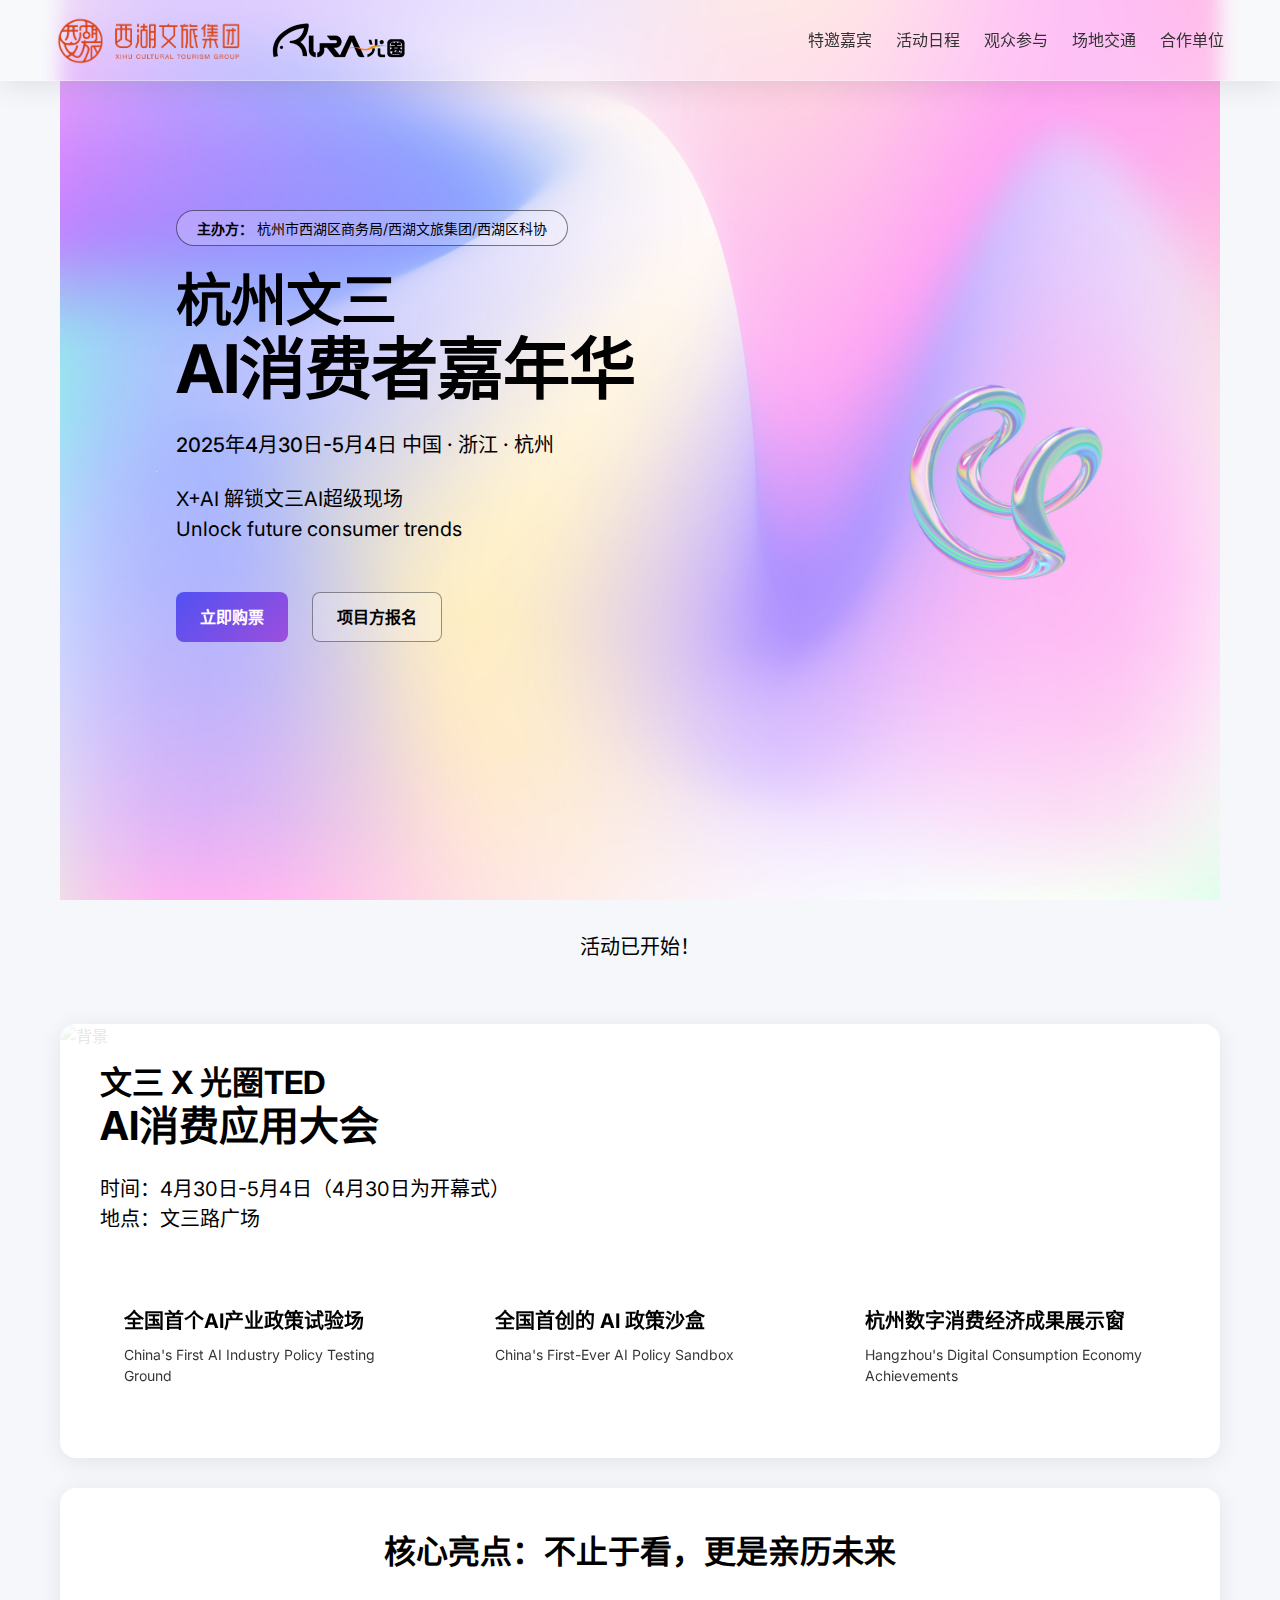
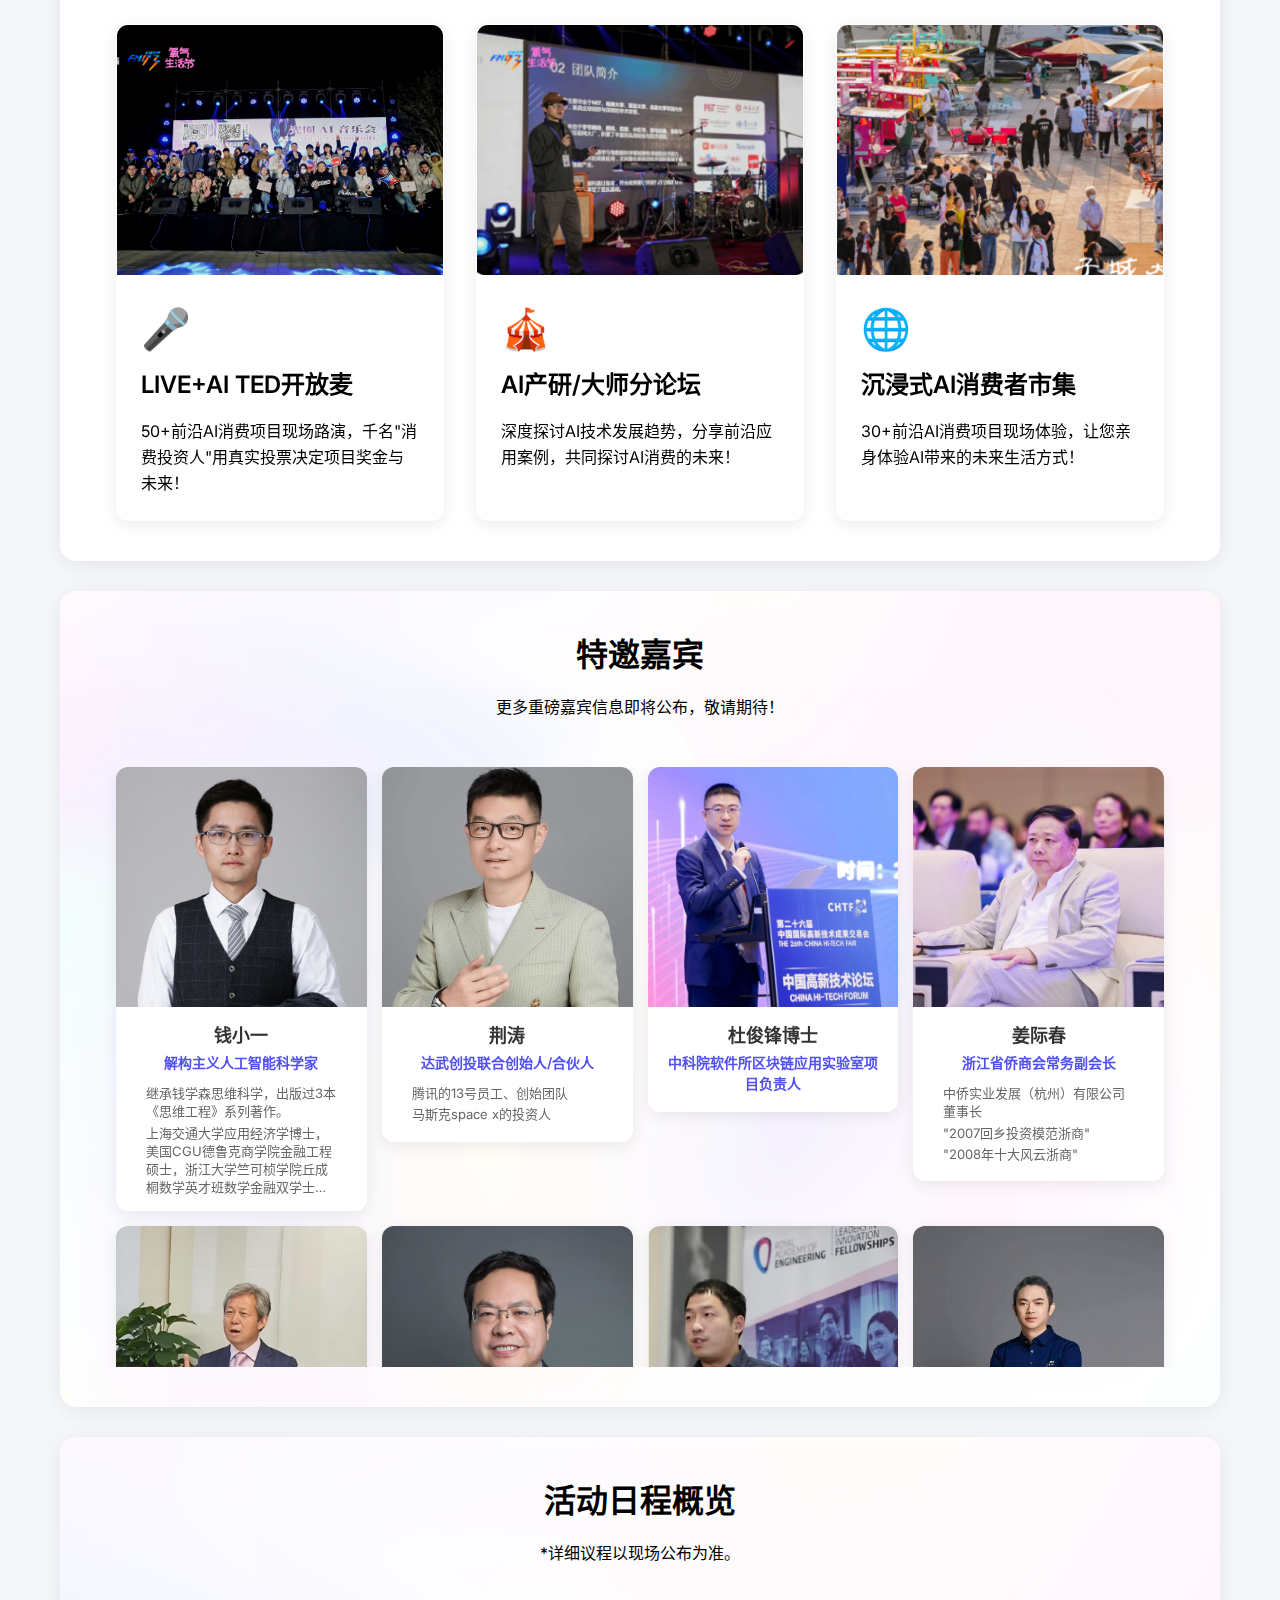
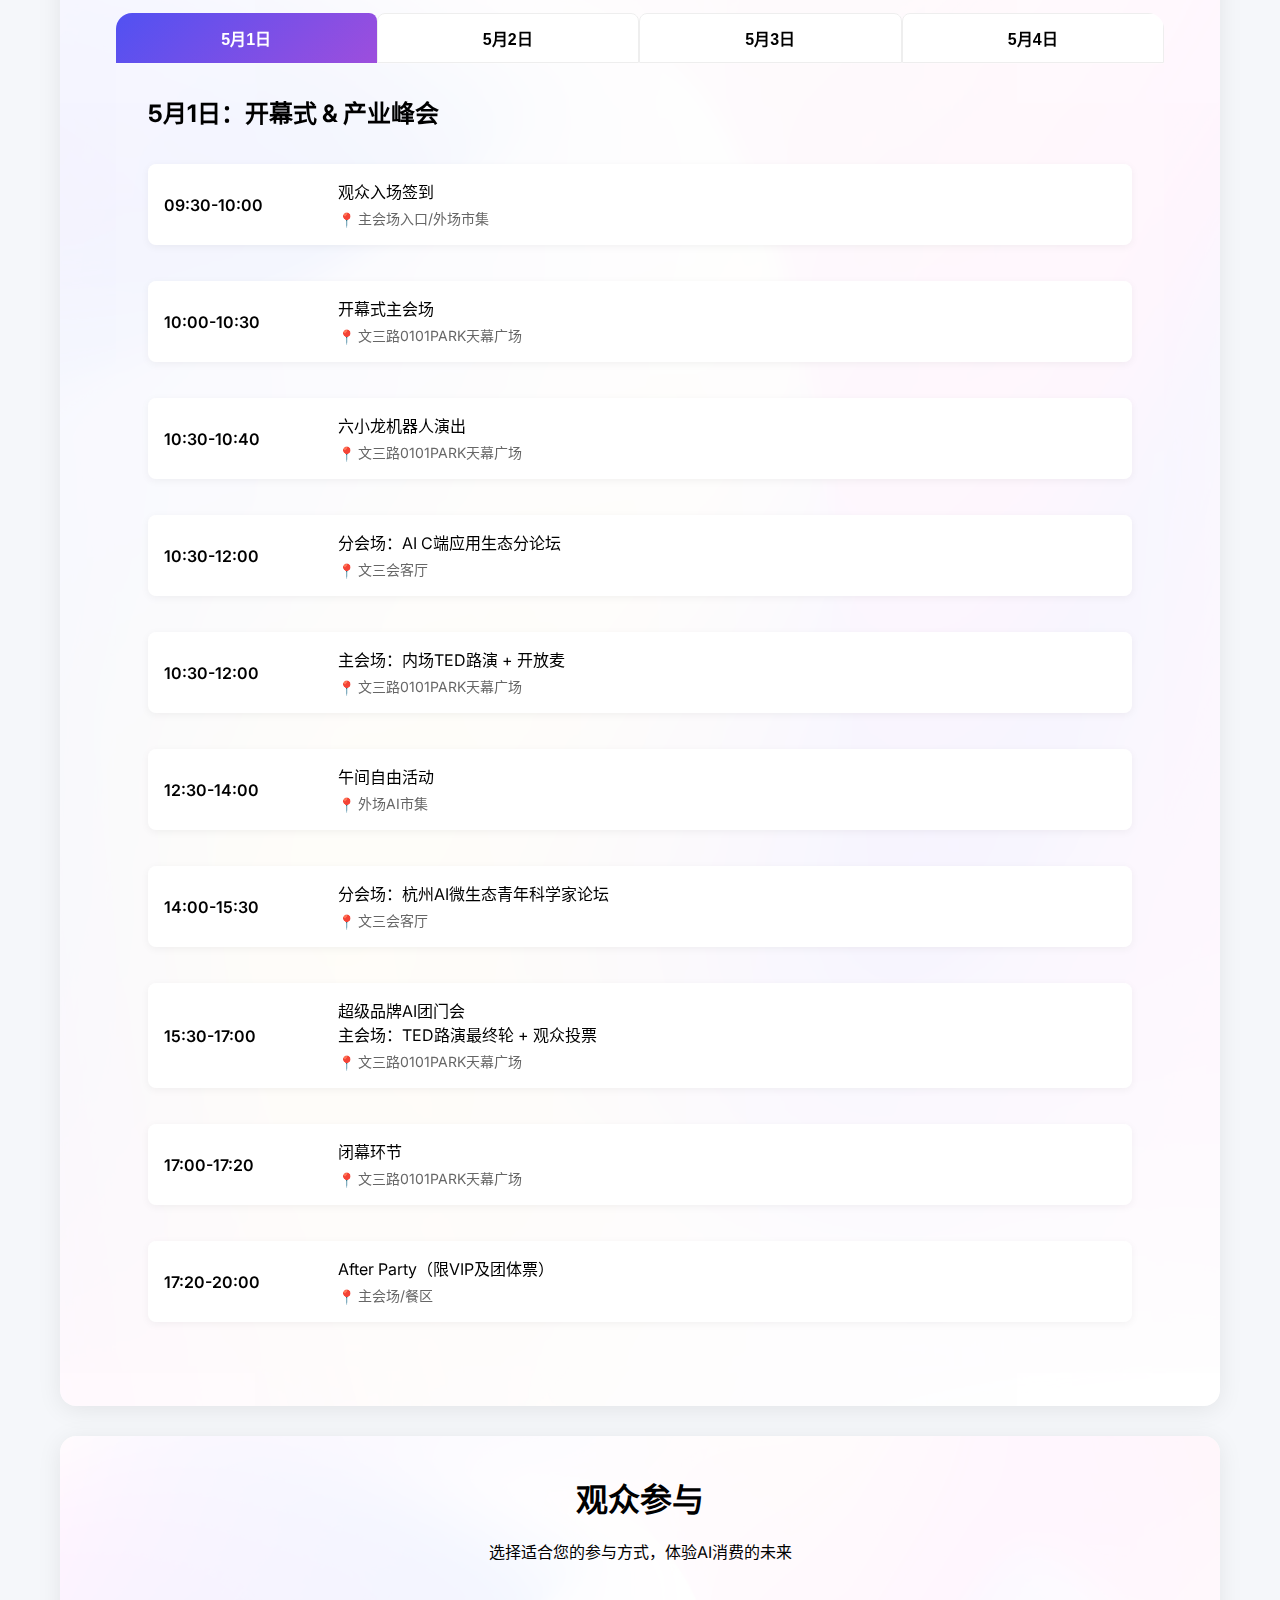
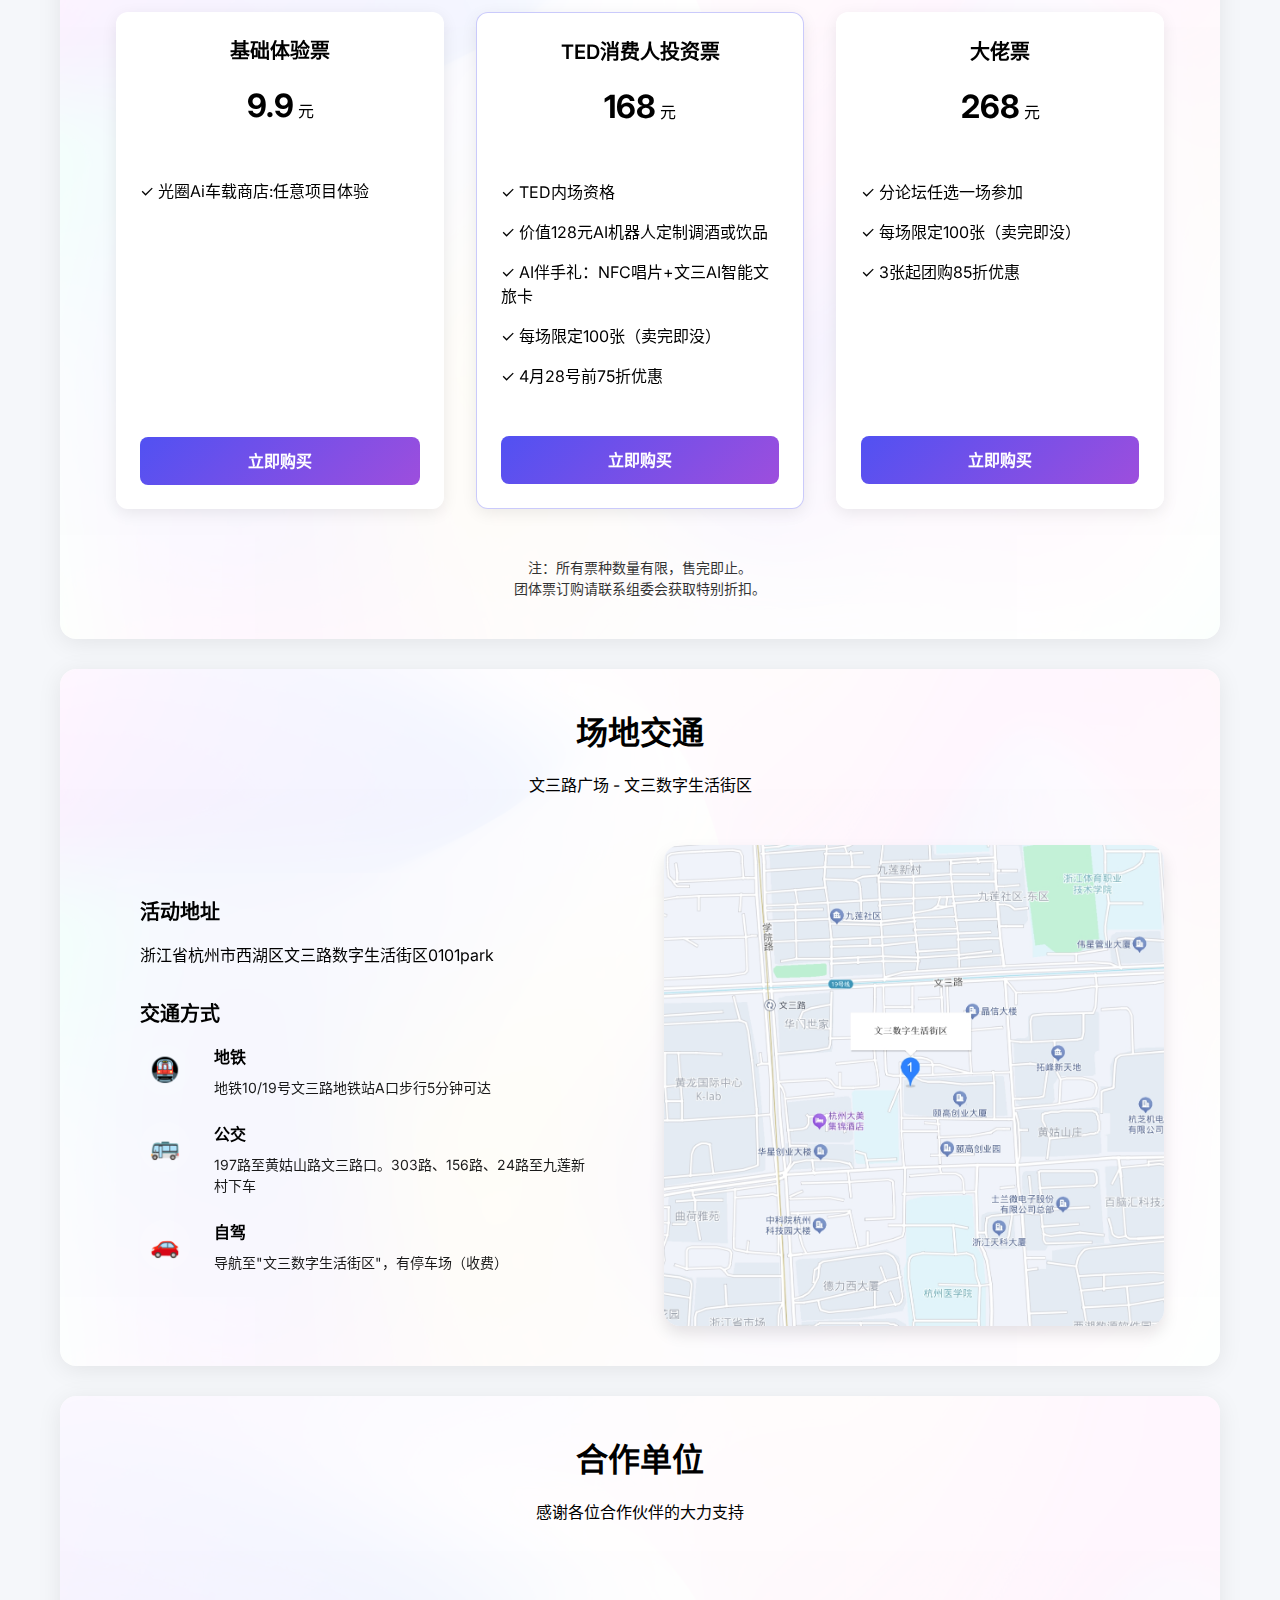
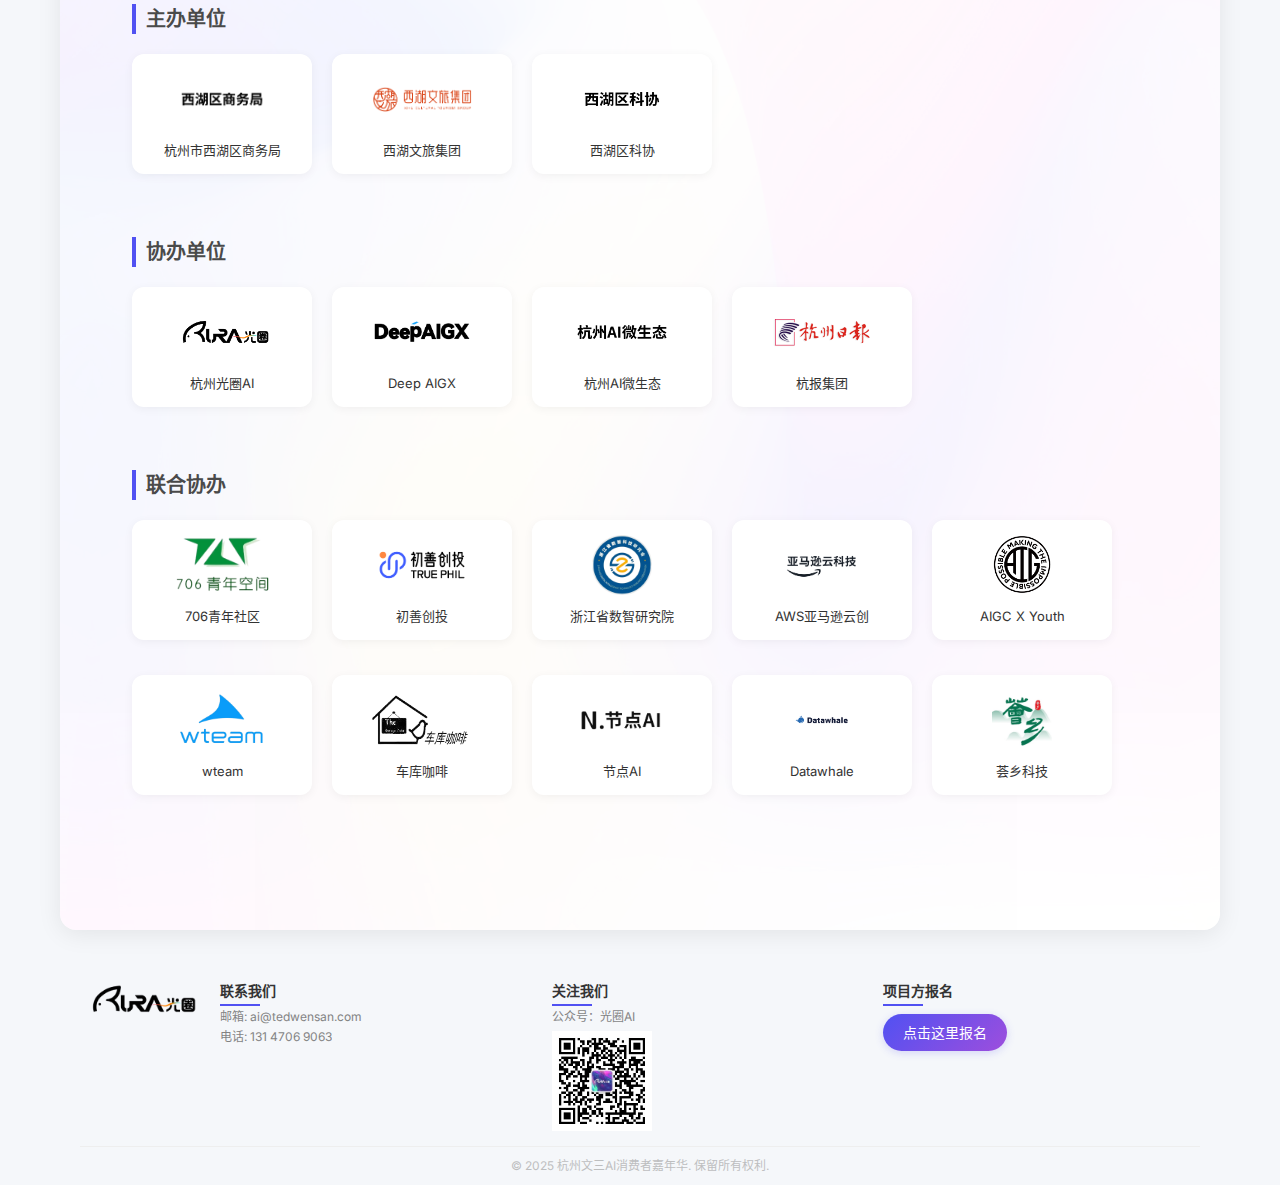
==== index.html @ ce8d3dfc "更新嘉宾信息：替换多位嘉宾的照片、姓名及详细介绍，丰富嘉宾展示内容，提升整体展示效果。" ====
<!DOCTYPE html>
<html lang="zh-CN">
<head>
  <meta charset="UTF-8">
  <meta name="viewport" content="width=device-width, initial-scale=1.0">
  <title>杭州文三AI消费者嘉年华</title>
  <link rel="stylesheet" href="css/variables.css">
  <link rel="stylesheet" href="css/style.css">
  <link rel="stylesheet" href="https://fonts.googleapis.com/css2?family=Inter:wght@400;500;600;700&display=swap">
  <style>
    body {
      background-color: #f5f7fa;
      color: #000;
    }
    
    .content-box {
      background-color: white;
      border-radius: 16px;
      box-shadow: 0 4px 24px rgba(0, 0, 0, 0.08);
      padding: 40px;
      margin: 30px auto;
      max-width: 1200px;
      position: relative;
      z-index: 1;
      color: #000;
    }
    
    .section-bg {
      position: absolute;
      top: 0;
      left: 0;
      width: 100%;
      height: 100%;
      z-index: 0;
      overflow: hidden;
      border-radius: 16px;
      opacity: 0.1;
    }
    
    .section-bg img {
      width: 100%;
      height: 100%;
      object-fit: cover;
    }
    
    .section-content {
      position: relative;
      z-index: 2;
    }
    
    .section-header h2, 
    .section-title {
      color: #000;
      font-weight: 700;
    }
    
    .section-subtitle {
      color: #000;
    }
    
    .container {
      background-color: #f5f7fa;
      padding: 0 20px;
    }
    
    .hero, .countdown, .footer, .header {
      max-width: 100%;
      margin: 0 auto;
      background: transparent;
      box-shadow: none;
    }
    
    /* 卡片样式 */
    .card, .guest-card, .ticket-card {
      background: white;
      border-radius: 12px;
      box-shadow: 0 4px 16px rgba(0, 0, 0, 0.08);
      overflow: hidden;
      transition: transform 0.3s ease, box-shadow 0.3s ease;
    }
    
    .card:hover, .guest-card:hover, .ticket-card:hover {
      transform: translateY(-5px);
      box-shadow: 0 8px 24px rgba(0, 0, 0, 0.12);
    }
    
    /* 文字颜色 */
    .card__title, .guest-card__name, .ticket-card__type {
      color: #000;
      font-weight: 600;
    }
    
    .card__description, .guest-card__title, .ticket-card__feature {
      color: #000;
    }
    
    /* 倒计时文字颜色 */
    .countdown__text {
      color: #000;
    }
    
    /* 导航链接文字颜色 */
    .nav__link {
      color: #000;
    }
    
    /* 页脚文字颜色 */
    .footer__contact-title, 
    .footer__contact-text, 
    .footer__link, 
    .footer__copyright {
      color: #000;
    }
    
    /* 按钮样式 */
    .btn {
      border-radius: 8px;
      font-weight: 600;
      transition: all 0.3s ease;
    }
    
    .btn--primary {
      background: linear-gradient(135deg, #5151f2, #9d4edd);
      color: white; /* 保持按钮文字为白色，以确保可读性 */
    }
    
    .btn--secondary {
      background: rgba(255, 255, 255, 0.2);
      border: 1px solid rgba(0, 0, 0, 0.4);
      color: #000;
    }
    
    .ticket-card__btn {
      color: white; /* 保持按钮文字为白色，以确保可读性 */
    }
    
    /* 日程表样式 */
    .schedule__tab-btn {
      background: white;
      color: #000;
      border: 1px solid #eee;
      border-radius: 8px 8px 0 0;
      padding: 12px 24px;
      font-weight: 600;
    }
    
    .schedule__tab-btn.active {
      background: linear-gradient(135deg, #5151f2, #9d4edd);
      color: white; /* 保持活动按钮文字为白色，以确保可读性 */
      border: none;
    }
    
    .schedule__item {
      background: white;
      border-radius: 8px;
      padding: 16px;
      margin-bottom: 12px;
      box-shadow: 0 2px 8px rgba(0, 0, 0, 0.05);
    }
    
    .schedule__time {
      color: #000;
      font-weight: 600;
    }
    
    .schedule__event {
      color: #000;
    }
    
    .schedule__day-title {
      color: #000;
    }
    
    /* 合作伙伴文字 */
    .partners__category-title,
    .partners__logo-name {
      color: #000;
    }
    
    /* 场地交通文字 */
    .venue__info-title,
    .venue__info-text,
    .transport-item__title,
    .transport-item__text {
      color: #000;
    }
    
    /* 特性描述文字 */
    .feature__title,
    .feature__subtitle,
    .feature__description {
      color: #000;
    }
    
    @media (max-width: 768px) {
      .content-box {
        padding: 20px;
        margin: 15px auto;
        border-radius: 12px;
      }
    }
    
    /* 修复英雄区域背景图 */
    .hero {
      position: relative;
      width: 100%;
      height: 100vh;
      min-height: 600px;
      overflow: hidden;
      background: linear-gradient(135deg, #ffb6e6 0%, #c9a0ff 50%, #a2c0ff 100%);
    }
    
    .hero__bg {
      position: absolute;
      top: 0;
      left: 0;
      width: 100%;
      height: 100%;
      z-index: 0;
    }
    
    .hero__bg-img {
      position: absolute;
      top: 0;
      right: 0;
      width: 100%;
      height: 100%;
      object-fit: cover;
    }
    
    /* 修复3D装饰图片样式 */
    .hero__decoration {
      position: absolute;
      right: 10%;
      top: 50%;
      transform: translateY(-50%);
      max-height: 70%;
      width: auto;
      z-index: 1;
      opacity: 0.9;
      object-fit: contain;
    }
    
    .hero__content {
      position: relative;
      z-index: 2;
      height: 100%;
      display: flex;
      flex-direction: column;
      justify-content: center;
      padding: 0 10%;
    }
    
    /* 修复主办方边框过长问题 */
    .hero__organizer {
      display: inline-block; /* 使容器宽度适应内容 */
      border: 1px solid rgba(0, 0, 0, 0.5); /* 黑色边框 */
      border-radius: 30px; /* 圆角边框 */
      padding: 5px 20px; /* 内边距 */
      background: rgba(255, 255, 255, 0.2); /* 半透明白色背景 */
      max-width: fit-content; /* 适应内容宽度 */
    }
    
    /* 调整主办方文字样式 */
    .hero__organizer-label,
    .hero__organizer-name {
      color: #000;
      font-size: 14px;
    }
    
    /* 移动端适配 */
    @media (max-width: 768px) {
      .hero__content {
        padding-top: 80px; /* 增加顶部内边距，为主办方文字留出空间 */
      }
      
      .hero__organizer {
        margin-top: 20px; /* 增加主办方标签的顶部边距 */
      }
      
      .hero__decoration {
        top: auto; /* 取消相对位置 */
        bottom: 50px; /* 从底部定位 */
        right: 5%;
        transform: none; /* 取消Y轴平移 */
        max-height: 40%;
        opacity: 0.7;
        z-index: 1; /* 确保在内容之上 */
      }
      
      .hero__buttons {
        position: relative;
        z-index: 2;
        margin-bottom: 120px; /* 为3D装饰图留出更多空间 */
      }
    }
    
    /* 更小的屏幕进一步优化 */
    @media (max-width: 480px) {
      .hero__content {
        padding-top: 60px;
      }
      
      .hero__decoration {
        bottom: 100px; /* 在小屏幕上调整位置 */
        left: 50%;
        right: auto;
        transform: translateX(-50%); /* 水平居中 */
        max-height: 30%;
        opacity: 0.6;
      }
      
      .hero__buttons {
        margin-bottom: 140px; /* 更小屏幕上增加间距 */
      }
    }

    /* 更新合作单位板块样式 */
    .partners-section {
      background-color: white;
      border-radius: 16px;
      padding: 40px;
      margin: 30px auto;
      position: relative;
    }

    .partners__logos {
      display: flex;
      flex-wrap: wrap;
      gap: 20px;
      justify-content: flex-start; /* 左对齐 */
      margin-bottom: 30px;
    }

    .partners__logo {
      flex: 0 0 auto;
      width: 180px;
      height: 120px; /* 增加高度 */
      background: white;
      border-radius: 12px;
      box-shadow: 0 2px 10px rgba(0, 0, 0, 0.05);
      padding: 15px;
      text-align: center;
      margin-bottom: 15px;
      display: flex;
      flex-direction: column;
      justify-content: space-between;
    }

    .partners__logo-img {
      width: 100px;
      height: 60px; /* 调整图片高度 */
      object-fit: contain;
      margin: 0 auto 10px;
    }

    .partners__logo-name {
      font-size: 13px; /* 调整字体大小 */
      color: #333;
      margin: 0;
      line-height: 1.3;
      display: -webkit-box;
      -webkit-line-clamp: 2; /* 限制最多显示两行 */
      -webkit-box-orient: vertical;
      overflow: hidden;
      text-overflow: ellipsis;
      word-break: break-all;
    }

    .partners__category-title {
      font-size: 20px;
      margin-bottom: 20px;
      position: relative;
      font-weight: 600;
      color: #4A4A4A;
      border-left: 4px solid #5151f2;
      padding-left: 10px;
    }

    /* 移动端适配 */
    @media (max-width: 768px) {
      .partners__logos {
        gap: 10px;
      }
      
      .partners__logo {
        width: calc(50% - 10px);
        height: 100px;
        padding: 10px;
      }

      .partners__logo-img {
        width: 80px;
        height: 45px;
        margin-bottom: 8px;
      }

      .partners__logo-name {
        font-size: 12px;
      }
    }

    @media (max-width: 480px) {
      .partners__logo {
        width: calc(50% - 8px);
        height: 90px;
        padding: 8px;
      }

      .partners__logo-img {
        width: 70px;
        height: 40px;
        margin-bottom: 6px;
      }

      .partners__logo-name {
        font-size: 11px;
        -webkit-line-clamp: 2;
      }
    }

    /* 添加合作单位样式 */
    .partner-category {
      margin-bottom: 30px;
    }

    .partner-category-title {
      color: #5151f2;
      font-family: "Inter-Bold", sans-serif;
      font-size: 24px;
      margin-bottom: 20px;
      font-weight: 700;
      letter-spacing: 0.5px;
      border-left: 4px solid #5151f2;
      padding-left: 10px;
    }

    .partner-logos {
      display: flex;
      flex-wrap: wrap;
      gap: 20px;
      justify-content: flex-start;
      align-items: center;
    }

    .partner-logo {
      width: 180px;
      height: 90px;
      display: flex;
      flex-direction: column;
      align-items: center;
      justify-content: center;
      background: #fff;
      border-radius: 12px;
      padding: 15px;
      box-shadow: 0 4px 12px rgba(0, 0, 0, 0.05);
      transition: all 0.3s ease;
    }

    .partner-logo img {
      max-width: 100%;
      max-height: 50px;
      object-fit: contain;
      margin-bottom: 8px;
    }

    .partner-logo .logo-name {
      font-size: 12px;
      color: #666;
      text-align: center;
      margin-top: 5px;
      font-weight: 500;
    }

    .partner-logo:hover {
      transform: translateY(-5px);
      box-shadow: 0 8px 24px rgba(0, 0, 0, 0.1);
    }

    /* 响应式调整 */
    @media (max-width: 768px) {
      .partner-logos {
        gap: 10px;
      }
      
      .partner-logo {
        width: 120px;
        height: 70px;
        padding: 10px;
      }
      
      .partner-logo img {
        max-height: 40px;
      }
      
      .partner-logo .logo-name {
        font-size: 10px;
      }
    }

    /* 页脚样式优化 */
    .footer {
      background-color: #f5f7fa;
      padding: 20px 0 10px;
      margin-top: 0;
    }
    
    .footer__container {
      max-width: 1200px;
      margin: 0 auto;
      padding: 0 20px;
    }
    
    .footer__top {
      display: grid;
      grid-template-columns: auto 1fr;
      gap: 20px;
      margin-bottom: 15px;
    }
    
    .footer__logo {
      display: flex;
      align-items: flex-start;
    }
    
    .footer__logo-img {
      max-width: 120px;
      height: auto;
    }
    
    .footer__contact {
      display: grid;
      grid-template-columns: repeat(3, 1fr);
      gap: 15px;
    }
    
    .footer__contact-item {
      text-align: left;
    }
    
    .footer__contact-title {
      font-size: 14px;
      color: #333;
      margin-bottom: 8px;
      font-weight: 600;
    }
    
    .footer__contact-text {
      font-size: 12px;
      color: #666;
      margin: 3px 0;
      line-height: 1.4;
    }
    
    .footer__social {
      display: flex;
      gap: 8px;
      margin-top: 5px;
    }
    
    .footer__social-link {
      width: 28px;
      height: 28px;
      display: flex;
      align-items: center;
      justify-content: center;
      background: #fff;
      border-radius: 50%;
      box-shadow: 0 2px 4px rgba(0,0,0,0.1);
    }
    
    .footer__social-icon {
      width: 16px;
      height: 16px;
    }
    
    .footer__bottom {
      text-align: center;
      padding-top: 10px;
      margin-top: 10px;
      border-top: 1px solid #eee;
    }
    
    .footer__copyright {
      font-size: 12px;
      color: #999;
    }
    
    @media (max-width: 768px) {
      .footer {
        padding: 15px 0 10px;
      }
      
      .footer__top {
        grid-template-columns: 1fr;
        gap: 15px;
      }
      
      .footer__logo {
        justify-content: center;
      }
      
      .footer__logo-img {
        max-width: 100px;
      }
      
      .footer__contact {
        grid-template-columns: 1fr;
        gap: 10px;
      }
      
      .footer__contact-item {
        text-align: center;
        margin-bottom: 0;
      }
      
      .footer__contact-title {
        margin-bottom: 5px;
      }
      
      .footer__social {
        justify-content: center;
      }
    }
    
    @media (max-width: 480px) {
      .footer {
        padding: 12px 0 8px;
      }
      
      .footer__top {
        gap: 12px;
      }
      
      .footer__logo-img {
        max-width: 90px;
      }
      
      .footer__contact {
        gap: 8px;
      }
      
      .footer__contact-title {
        font-size: 13px;
      }
      
      .footer__contact-text {
        font-size: 11px;
      }
      
      .footer__bottom {
        margin-top: 8px;
        padding-top: 8px;
      }
    }

    /* Logo组样式优化 */
    .logo-group {
      display: flex;
      align-items: center;
      gap: 15px;
    }
    
    .logo-img {
      height: 48px;
      width: auto;
      transition: all 0.3s ease;
    }
    
    .logo img {
      height: 48px;
      width: auto;
      transition: all 0.3s ease;
    }
    
    /* 导航栏响应式调整 */
    @media (max-width: 1024px) {
      .logo-group {
        gap: 10px;
      }
      
      .logo-img,
      .logo img {
        height: 40px;
      }
    }
    
    @media (max-width: 768px) {
      .logo-group {
        gap: 8px;
      }
      
      .logo-img,
      .logo img {
        height: 32px;
      }
    }
    
    @media (max-width: 480px) {
      .logo-group {
        gap: 5px;
      }
      
      .logo-img,
      .logo img {
        height: 28px;
      }
      
      .header__content {
        padding: 0 10px;
      }
    }
    
    /* 确保在小屏幕上导航栏不会太挤 */
    @media (max-width: 360px) {
      .logo-img,
      .logo img {
        height: 24px;
      }
      
      .menu-toggle {
        transform: scale(0.9);
      }
    }

    /* 页脚报名按钮样式 */
    .footer__link {
      display: inline-block;
      padding: 8px 20px;
      background: linear-gradient(135deg, #5151f2, #9d4edd);
      color: white;
      font-size: 14px;
      border-radius: 20px;
      text-decoration: none;
      transition: all 0.3s ease;
      box-shadow: 0 2px 8px rgba(81, 81, 242, 0.2);
      margin-top: 5px;
    }
    
    .footer__link:hover {
      transform: translateY(-2px);
      box-shadow: 0 4px 12px rgba(81, 81, 242, 0.3);
      color: white;
    }
    
    @media (max-width: 768px) {
      .footer__link {
        padding: 6px 16px;
        font-size: 13px;
        margin-top: 3px;
      }
    }
    
    @media (max-width: 480px) {
      .footer__link {
        padding: 5px 14px;
        font-size: 12px;
        margin-top: 2px;
      }
    }

    /* 优化嘉宾卡片样式 */
    .guest-card {
      background: white;
      border-radius: 12px;
      box-shadow: 0 4px 16px rgba(0, 0, 0, 0.08);
      overflow: hidden;
      transition: transform 0.3s ease, box-shadow 0.3s ease;
      height: fit-content;
      margin: 0; /* 移除外边距 */
    }
    
    .guest-card__img-container {
      width: 100%;
      height: 240px; /* 减小图片容器高度 */
      overflow: hidden;
    }
    
    .guest-card__img {
      width: 100%;
      height: 100%;
      object-fit: cover;
      transition: transform 0.3s ease;
    }
    
    .guest-card:hover .guest-card__img {
      transform: scale(1.05);
    }
    
    .guest-card__info {
      padding: 15px; /* 减小内边距 */
      background: rgba(255, 255, 255, 0.95);
      border-radius: 0 0 12px 12px;
    }
    
    .guest-card__name {
      font-size: 18px; /* 减小字体大小 */
      font-weight: 700;
      color: #333;
      margin-bottom: 3px; /* 减小间距 */
    }
    
    .guest-card__title {
      font-size: 14px; /* 减小字体大小 */
      color: #5151f2;
      margin: 3px 0; /* 减小间距 */
      font-weight: 600;
    }
    
    .guest-card__description {
      font-size: 13px; /* 减小字体大小 */
      line-height: 1.4; /* 减小行高 */
      color: #666;
      margin-top: 8px; /* 减小间距 */
    }
    
    .guest-card__description p {
      margin: 3px 0; /* 减小段落间距 */
    }
    
    .guests__grid {
      display: grid;
      grid-template-columns: repeat(auto-fill, minmax(250px, 1fr)); /* 减小最小宽度 */
      gap: 15px; /* 减小间距 */
      max-width: var(--container-max-width);
      margin: 0 auto;
      padding: 0 var(--container-padding);
      max-height: 600px; /* 设置最大高度 */
      overflow-y: auto; /* 添加垂直滚动 */
      scrollbar-width: thin; /* 细滚动条 */
      scrollbar-color: #5151f2 #f0f0f0; /* 滚动条颜色 */
    }
    
    /* 自定义滚动条样式 */
    .guests__grid::-webkit-scrollbar {
      width: 8px;
    }
    
    .guests__grid::-webkit-scrollbar-track {
      background: #f0f0f0;
      border-radius: 4px;
    }
    
    .guests__grid::-webkit-scrollbar-thumb {
      background: #5151f2;
      border-radius: 4px;
    }
    
    .guests__grid::-webkit-scrollbar-thumb:hover {
      background: #4040d0;
    }
    
    @media (max-width: 768px) {
      .guest-card__img-container {
        height: 200px;
      }
      
      .guest-card__info {
        padding: 12px;
      }
      
      .guest-card__name {
        font-size: 16px;
      }
      
      .guest-card__title {
        font-size: 13px;
      }
      
      .guest-card__description {
        font-size: 12px;
        line-height: 1.3;
      }
      
      .guests__grid {
        gap: 12px;
        max-height: 500px;
      }
    }
    
    @media (max-width: 480px) {
      .guest-card__img-container {
        height: 180px;
      }
      
      .guest-card__info {
        padding: 10px;
      }
      
      .guest-card__name {
        font-size: 15px;
      }
      
      .guest-card__title {
        font-size: 12px;
      }
      
      .guest-card__description {
        font-size: 11px;
        line-height: 1.2;
      }
      
      .guests__grid {
        gap: 10px;
        max-height: 400px;
      }
    }

    /* 导航栏毛玻璃效果 */
    .header {
      position: fixed;
      top: 0;
      left: 0;
      width: 100%;
      z-index: 1000;
      background: rgba(255, 255, 255, 0.3);
      backdrop-filter: blur(10px);
      -webkit-backdrop-filter: blur(10px);
      border-bottom: 1px solid rgba(255, 255, 255, 0.3);
      box-shadow: 0 4px 30px rgba(0, 0, 0, 0.1);
    }
    
    .header__content {
      max-width: var(--container-max-width);
      margin: 0 auto;
      padding: 15px var(--container-padding);
      display: flex;
      align-items: center;
      justify-content: space-between;
    }
    
    /* 确保导航链接在毛玻璃效果下清晰可见 */
    .nav__link {
      color: #333;
      font-weight: 500;
      transition: color 0.3s ease;
    }
    
    .nav__link:hover {
      color: #5151f2;
    }
    
    /* 移动端适配 */
    @media (max-width: 768px) {
      .header {
        background: rgba(255, 255, 255, 0.4);
      }
      
      .header__content {
        padding: 10px var(--container-padding);
      }
    }
  </style>
</head>
<body>
  <div class="container">
    <!-- 导航栏 -->
    <header class="header">
      <div class="header__content">
        <div class="logo-group">
          <img src="logos/xihu-group.png" alt="西湖文旅集团" class="logo-img">
          <a href="#" class="logo">
            <img src="logo-10.png" alt="杭州文三AI消费者嘉年华">
          </a>
        </div>
        <nav class="nav">
          <ul class="nav__list">
            <li class="nav__item"><a href="#guests" class="nav__link">特邀嘉宾</a></li>
            <li class="nav__item"><a href="#schedule" class="nav__link">活动日程</a></li>
            <li class="nav__item"><a href="#tickets" class="nav__link">观众参与</a></li>
            <li class="nav__item"><a href="#venue" class="nav__link">场地交通</a></li>
            <li class="nav__item"><a href="#partners" class="nav__link">合作单位</a></li>
          </ul>
        </nav>
        <button class="menu-toggle" aria-label="切换菜单">
          <span></span>
          <span></span>
          <span></span>
        </button>
      </div>
    </header>

    <!-- 英雄区域 -->
    <section class="hero">
      <div class="hero__bg">
        <img src="bg0.png" alt="背景图片" class="hero__bg-img">
      </div>
      <div class="hero__content">
        <div class="hero__organizer">
          <span class="hero__organizer-label">主办方：</span>
          <span class="hero__organizer-name">杭州市西湖区商务局/西湖文旅集团/西湖区科协</span>
        </div>
        <h1 class="hero__title">
          <span class="hero__title-main">杭州文三</span>
          <span class="hero__title-sub">AI消费者嘉年华</span>
        </h1>
        <p class="hero__date">2025年4月30日-5月4日 中国 · 浙江 · 杭州</p>
        <p class="hero__slogan">X+AI 解锁文三AI超级现场<br>Unlock future consumer trends</p>
        <div class="hero__buttons">
          <a href="https://hdxu.cn/14cbv" target="_blank" class="btn btn--primary">立即购票</a>
          <a href="https://owu1udtjs4p.feishu.cn/share/base/form/shrcnsMeOa7FOc6grbV6Q26OFGd" target="_blank" class="btn btn--secondary">项目方报名</a>
        </div>
        <img src="_1-27-10.png" alt="装饰图" class="hero__decoration">
      </div>
    </section>

    <!-- 倒计时 -->
    <section class="countdown">
      <p class="countdown__text" id="countdown">距离活动开始还剩： 计算中...</p>
    </section>

    <!-- 关于我们 -->
    <section class="about content-box" id="about">
      <div class="section-bg">
        <img src="_8-10.png" alt="背景">
      </div>
      <div class="section-content">
        <div class="about__header">
          <h2 class="about__title">
            <span class="about__title-main">文三 X 光圈TED</span>
            <span class="about__title-sub">AI消费应用大会</span>
          </h2>
          <p class="about__info">
            时间：4月30日-5月4日（4月30日为开幕式）<br>
            地点：文三路广场
          </p>
        </div>
        
        <div class="about__features">
          <div class="feature">
            <h3 class="feature__title">全国首个AI产业政策试验场</h3>
            <p class="feature__subtitle">China's First AI Industry Policy Testing Ground</p>
          </div>
          <div class="feature">
            <h3 class="feature__title">全国首创的 AI 政策沙盒</h3>
            <p class="feature__subtitle">China's First-Ever AI Policy Sandbox</p>
          </div>
          <div class="feature">
            <h3 class="feature__title">杭州数字消费经济成果展示窗</h3>
            <p class="feature__subtitle">Hangzhou's Digital Consumption Economy Achievements</p>
          </div>
        </div>
      </div>
    </section>

    <!-- 核心亮点 -->
    <section class="highlights content-box" id="highlights">
      <div class="section-content">
        <div class="section-header">
          <h2 class="section-title">核心亮点：不止于看，更是亲历未来</h2>
        </div>
        <div class="highlights__content">
          <div class="card">
            <img src="images/imgae1.jpg" alt="LIVE+AI TED开放麦" class="card__img">
            <div class="card__content">
              <div class="card__emoji">🎤</div>
              <h3 class="card__title">LIVE+AI TED开放麦</h3>
              <p class="card__description">50+前沿AI消费项目现场路演，千名"消费投资人"用真实投票决定项目奖金与未来！</p>
            </div>
          </div>
          <div class="card">
            <img src="image1.png" alt="AI产研/大师分论坛" class="card__img">
            <div class="card__content">
              <div class="card__emoji">🎪</div>
              <h3 class="card__title">AI产研/大师分论坛</h3>
              <p class="card__description">深度探讨AI技术发展趋势，分享前沿应用案例，共同探讨AI消费的未来！</p>
            </div>
          </div>
          <div class="card">
            <img src="d-3-a-6137-dd-5-dd-621341-ae-080-d-67-dc-1-b-5-10.png" alt="沉浸式AI消费者市集" class="card__img">
            <div class="card__content">
              <div class="card__emoji">🌐</div>
              <h3 class="card__title">沉浸式AI消费者市集</h3>
              <p class="card__description">30+前沿AI消费项目现场体验，让您亲身体验AI带来的未来生活方式！</p>
            </div>
          </div>
        </div>
      </div>
    </section>

    <!-- 特邀嘉宾 -->
    <section class="guests content-box" id="guests">
      <div class="section-bg">
        <img src="bg1.png" alt="背景" class="section-bg-img">
      </div>
      <div class="section-content">
        <div class="section-header">
          <h2 class="section-title">特邀嘉宾</h2>
          <p class="section-subtitle">更多重磅嘉宾信息即将公布，敬请期待！</p>
        </div>
        <div class="guests__grid">
          <div class="guest-card">
            <div class="guest-card__img-container">
              <img src="Guest/xiaoyi.png" alt="钱小一" class="guest-card__img">
            </div>
            <div class="guest-card__info">
              <h3 class="guest-card__name">钱小一</h3>
              <p class="guest-card__title">解构主义人工智能科学家</p>
              <div class="guest-card__description">
                <p>继承钱学森思维科学，出版过3本《思维工程》系列著作。</p>
                <p>上海交通大学应用经济学博士，美国CGU德鲁克商学院金融工程硕士，浙江大学竺可桢学院丘成桐数学英才班数学金融双学士，高级工程师。</p>
                <p>北冥星眸创始人、共知社创始人、AI微生态创世人。</p>
              </div>
            </div>
          </div>
          <div class="guest-card">
            <div class="guest-card__img-container">
              <img src="Guest/JT.jpg" alt="荆涛" class="guest-card__img">
            </div>
            <div class="guest-card__info">
              <h3 class="guest-card__name">荆涛</h3>
              <p class="guest-card__title">达武创投联合创始人/合伙人</p>
              <div class="guest-card__description">
                <p>腾讯的13号员工、创始团队</p>
                <p>马斯克space x的投资人</p>
              </div>
            </div>
          </div>
          <div class="guest-card">
            <div class="guest-card__img-container">
              <img src="Guest/DJF.jpg" alt="杜俊锋" class="guest-card__img">
            </div>
            <div class="guest-card__info">
              <h3 class="guest-card__name">杜俊锋博士</h3>
              <p class="guest-card__title">中科院软件所区块链应用实验室项目负责人</p>
            </div>
          </div>
          <div class="guest-card">
            <div class="guest-card__img-container">
              <img src="Guest/JJC.jpg" alt="姜际春" class="guest-card__img">
            </div>
            <div class="guest-card__info">
              <h3 class="guest-card__name">姜际春</h3>
              <p class="guest-card__title">浙江省侨商会常务副会长</p>
              <div class="guest-card__description">
                <p>中侨实业发展（杭州）有限公司董事长</p>
                <p>"2007回乡投资模范浙商"</p>
                <p>"2008年十大风云浙商"</p>
              </div>
            </div>
          </div>
          <div class="guest-card">
            <div class="guest-card__img-container">
              <img src="Guest/MSQ.jpg" alt="马树强" class="guest-card__img">
            </div>
            <div class="guest-card__info">
              <h3 class="guest-card__name">马树强</h3>
              <p class="guest-card__title">德国德中文化经济联合会中国事务执行主席</p>
            </div>
          </div>
          <div class="guest-card">
            <div class="guest-card__img-container">
              <img src="Guest/MHB.png" alt="马海邦" class="guest-card__img">
            </div>
            <div class="guest-card__info">
              <h3 class="guest-card__name">马海邦</h3>
              <p class="guest-card__title">六和桥人工智能产业天使基金 董事长</p>
            </div>
          </div>
          <div class="guest-card">
            <div class="guest-card__img-container">
              <img src="Guest/MXD.jpg" alt="马小丁" class="guest-card__img">
            </div>
            <div class="guest-card__info">
              <h3 class="guest-card__name">马小丁</h3>
              <div class="guest-card__description">
                <p>2022西湖十大杰出青年</p>
                <p>2023福布斯中国-青年海归菁英100人</p>
                <p>联合国国际青年日乡村振兴代表</p>
              </div>
            </div>
          </div>
          <div class="guest-card">
            <div class="guest-card__img-container">
              <img src="Guest/YJ.jpg" alt="右军" class="guest-card__img">
            </div>
            <div class="guest-card__info">
              <h3 class="guest-card__name">右军</h3>
              <p class="guest-card__title">前蚂蚁P9，AI破局企培负责人、商业IP教练、咨询顾问和培训讲师</p>
              <div class="guest-card__description">
                <p>企业数字化转型及AI应用专家。商业IP方向，帮助300+ IP完成IP定位和产品设计，企业培训和咨询，团队已经服务上百家企业，提供综合解决方案。</p>
                <p>曾写作《深入分布式缓存》、《程序员三门课》、《性能架构》、《DeepSeek超简单入门》和翻译《持续架构实践》等书籍。</p>
              </div>
            </div>
          </div>
          <div class="guest-card">
            <div class="guest-card__img-container">
              <img src="Guest/CWX.jpg" alt="褚文希" class="guest-card__img">
            </div>
            <div class="guest-card__info">
              <h3 class="guest-card__name">褚文希</h3>
              <p class="guest-card__title">高校特聘 AIGC 创新创业导师</p>
              <div class="guest-card__description">
                <p>企业培训AITIC 认证讲师</p>
                <p>高级人工智能训练师</p>
                <p>高级软件工程师</p>
                <p>AI 春晚"数字母亲"节目创作者之一，荣登纽约时报，人民日报访谈，收录于央视频</p>
                <p>AI 赋能企业数智化转型和行业解决方案</p>
              </div>
            </div>
          </div>
          <div class="guest-card">
            <div class="guest-card__img-container">
              <img src="Guest/CYQ.jpg" alt="蔡元庆" class="guest-card__img">
            </div>
            <div class="guest-card__info">
              <h3 class="guest-card__name">蔡元庆</h3>
              <p class="guest-card__title">AI微生态联合发起人</p>
              <div class="guest-card__description">
                <p>共知社联合发起人</p>
              </div>
            </div>
          </div>
          <div class="guest-card">
            <div class="guest-card__img-container">
              <img src="Guest/DCX.jpg" alt="董成新" class="guest-card__img">
            </div>
            <div class="guest-card__info">
              <h3 class="guest-card__name">董成新</h3>
              <p class="guest-card__title">工信部人工智能AI导师级训练师</p>
              <div class="guest-card__description">
                <p>工信部大数据产业基地讲师</p>
                <p>AIGC讲师联盟特聘讲师</p>
                <p>AI专家智能体应用与开发</p>
                <p>前海尔集团技术装备高工专家</p>
                <p>前赫比国恩启迪决策层经理人</p>
                <p>AI制造业解决方案专家</p>
                <p>实体制造与AI融合的践行者，深耕实体制造领域20余年，主导十余个干万级、多个过亿元智能制造项目一站式落地成功实战。</p>
                <p>数智科技与产业融合践行人，从传统制造业拓展至互联网物联网，现聚焦"人工智能+垂直行业"，专注于AI教育培训、专家智能体应用开发与垂直行业应用场景解决方案，数字化智能化技术与产业深度融合。</p>
              </div>
            </div>
          </div>
        </div>
      </div>
    </section>

    <!-- 活动日程 -->
    <section class="schedule content-box" id="schedule">
      <div class="section-bg">
        <img src="bg2.png" alt="背景" class="section-bg-img">
      </div>
      <div class="section-content">
        <div class="section-header">
          <h2 class="section-title">活动日程概览</h2>
          <p class="section-subtitle">*详细议程以现场公布为准。</p>
        </div>
        <div class="schedule__container">
          <div class="schedule__tabs">
            <div class="schedule__tab-buttons">
              <button class="schedule__tab-btn active" data-day="day1">5月1日</button>
              <button class="schedule__tab-btn" data-day="day2">5月2日</button>
              <button class="schedule__tab-btn" data-day="day3">5月3日</button>
              <button class="schedule__tab-btn" data-day="day4">5月4日</button>
            </div>
            
            <div class="schedule__tab-content active" id="day1">
              <h3 class="schedule__day-title">5月1日：开幕式 & 产业峰会</h3>
              <div class="schedule__timeline">
                <div class="schedule__item">
                  <span class="schedule__time">09:30-10:00</span>
                  <div class="schedule__event">
                    <p>观众入场签到</p>
                    <p class="schedule__location">主会场入口/外场市集</p>
                  </div>
                </div>
                <div class="schedule__item">
                  <span class="schedule__time">10:00-10:30</span>
                  <div class="schedule__event">
                    <p>开幕式主会场</p>
                    <p class="schedule__location">文三路0101PARK天幕广场</p>
                  </div>
                </div>
                <div class="schedule__item">
                  <span class="schedule__time">10:30-10:40</span>
                  <div class="schedule__event">
                    <p>六小龙机器人演出</p>
                    <p class="schedule__location">文三路0101PARK天幕广场</p>
                  </div>
                </div>
                <div class="schedule__item">
                  <span class="schedule__time">10:30-12:00</span>
                  <div class="schedule__event">
                    <p>分会场：AI C端应用生态分论坛</p>
                    <p class="schedule__location">文三会客厅</p>
                  </div>
                </div>
                <div class="schedule__item">
                  <span class="schedule__time">10:30-12:00</span>
                  <div class="schedule__event">
                    <p>主会场：内场TED路演 + 开放麦</p>
                    <p class="schedule__location">文三路0101PARK天幕广场</p>
                  </div>
                </div>
                <div class="schedule__item">
                  <span class="schedule__time">12:30-14:00</span>
                  <div class="schedule__event">
                    <p>午间自由活动</p>
                    <p class="schedule__location">外场AI市集</p>
                  </div>
                </div>
                <div class="schedule__item">
                  <span class="schedule__time">14:00-15:30</span>
                  <div class="schedule__event">
                    <p>分会场：杭州AI微生态青年科学家论坛</p>
                    <p class="schedule__location">文三会客厅</p>
                  </div>
                </div>
                <div class="schedule__item">
                  <span class="schedule__time">15:30-17:00</span>
                  <div class="schedule__event">
                    <p>超级品牌AI团门会<br>主会场：TED路演最终轮 + 观众投票</p>
                    <p class="schedule__location">文三路0101PARK天幕广场</p>
                  </div>
                </div>
                <div class="schedule__item">
                  <span class="schedule__time">17:00-17:20</span>
                  <div class="schedule__event">
                    <p>闭幕环节</p>
                    <p class="schedule__location">文三路0101PARK天幕广场</p>
                  </div>
                </div>
                <div class="schedule__item">
                  <span class="schedule__time">17:20-20:00</span>
                  <div class="schedule__event">
                    <p>After Party（限VIP及团体票）</p>
                    <p class="schedule__location">主会场/餐区</p>
                  </div>
                </div>
              </div>
            </div>
            
            <div class="schedule__tab-content" id="day2">
              <h3 class="schedule__day-title">5月2日：全民体验日 & 成果转化</h3>
              <div class="schedule__timeline">
                <div class="schedule__item">
                  <span class="schedule__time">09:30-12:00</span>
                  <div class="schedule__event">
                    <p>AI消费市集 + AI 消费者挑战体验</p>
                    <p class="schedule__location">主会场入口/外场市集</p>
                  </div>
                </div>
                <div class="schedule__item">
                  <span class="schedule__time">10:30-12:00</span>
                  <div class="schedule__event">
                    <p>分会场：AI C端消费赋能分论坛</p>
                    <p class="schedule__location">文三会客厅</p>
                  </div>
                </div>
                <div class="schedule__item">
                  <span class="schedule__time">10:30-12:30</span>
                  <div class="schedule__event">
                    <p>主会场：内场TED路演 + 开放麦</p>
                    <p class="schedule__location">文三路0101PARK天幕广场</p>
                  </div>
                </div>
                <div class="schedule__item">
                  <span class="schedule__time">12:30-14:00</span>
                  <div class="schedule__event">
                    <p>午间自由活动</p>
                    <p class="schedule__location">外场AI市集</p>
                  </div>
                </div>
                <div class="schedule__item">
                  <span class="schedule__time">14:00-15:30</span>
                  <div class="schedule__event">
                    <p>主会场：X+AI前沿认知开放麦<br>分会场：AI CEO论坛<br>AI消费市集</p>
                    <p class="schedule__location">文三路0101PARK天幕广场</p>
                  </div>
                </div>
                <div class="schedule__item">
                  <span class="schedule__time">15:30-17:00</span>
                  <div class="schedule__event">
                    <p>主会场：TED路演最终轮 + 观众投票<br>超级品牌AI团门会</p>
                    <p class="schedule__location">文三路0101PARK天幕广场</p>
                  </div>
                </div>
                <div class="schedule__item">
                  <span class="schedule__time">17:00-20:30</span>
                  <div class="schedule__event">
                    <p>After Party</p>
                    <p class="schedule__location">主会场</p>
                  </div>
                </div>
                <div class="schedule__item">
                  <span class="schedule__time">19:30-20:00</span>
                  <div class="schedule__event">
                    <p>- AI 体验市集<br>- 光圈AI音乐会</p>
                    <p class="schedule__location">主会场</p>
                  </div>
                </div>
              </div>
            </div>
            
            <div class="schedule__tab-content" id="day3">
              <h3 class="schedule__day-title">5月3日：全民体验日 & 成果转化</h3>
              <div class="schedule__timeline">
                <div class="schedule__item">
                  <span class="schedule__time">09:30-12:00</span>
                  <div class="schedule__event">
                    <p>AI消费市集 + AI 消费者挑战体验</p>
                    <p class="schedule__location">主会场入口/外场市集</p>
                  </div>
                </div>
                <div class="schedule__item">
                  <span class="schedule__time">10:30-12:00</span>
                  <div class="schedule__event">
                    <p>分会场：AI C端职业主题分论坛</p>
                    <p class="schedule__location">文三会客厅</p>
                  </div>
                </div>
                <div class="schedule__item">
                  <span class="schedule__time">10:30-12:30</span>
                  <div class="schedule__event">
                    <p>主会场：内场TED路演 + 开放麦</p>
                    <p class="schedule__location">文三路0101PARK天幕广场</p>
                  </div>
                </div>
                <div class="schedule__item">
                  <span class="schedule__time">12:30-14:00</span>
                  <div class="schedule__event">
                    <p>午间自由活动</p>
                    <p class="schedule__location">外场AI市集</p>
                  </div>
                </div>
                <div class="schedule__item">
                  <span class="schedule__time">14:00-15:30</span>
                  <div class="schedule__event">
                    <p>主会场：X+AI前沿认知开放麦<br>分会场：AI CEO论坛<br>AI消费市集</p>
                    <p class="schedule__location">文三路0101PARK天幕广场</p>
                  </div>
                </div>
                <div class="schedule__item">
                  <span class="schedule__time">15:30-17:00</span>
                  <div class="schedule__event">
                    <p>主会场：TED路演最终轮 + 观众投票<br>超级品牌AI团门会</p>
                    <p class="schedule__location">文三路0101PARK天幕广场</p>
                  </div>
                </div>
                <div class="schedule__item">
                  <span class="schedule__time">17:00-20:30</span>
                  <div class="schedule__event">
                    <p>After Party</p>
                    <p class="schedule__location">主会场</p>
                  </div>
                </div>
                <div class="schedule__item">
                  <span class="schedule__time">19:30-20:00</span>
                  <div class="schedule__event">
                    <p>- AI 体验市集<br>- 光圈AI音乐会</p>
                    <p class="schedule__location">主会场</p>
                  </div>
                </div>
              </div>
            </div>
            
            <div class="schedule__tab-content" id="day4">
              <h3 class="schedule__day-title">5月4日：中国AIGC产业联盟论坛 & 闭幕式</h3>
              <div class="schedule__timeline">
                <div class="schedule__item">
                  <span class="schedule__time">09:30-10:00</span>
                  <div class="schedule__event">
                    <p>观众入场签到</p>
                    <p class="schedule__location">主会场入口 / 外场市集</p>
                  </div>
                </div>
                <div class="schedule__item">
                  <span class="schedule__time">10:00-12:00</span>
                  <div class="schedule__event">
                    <p>中国AIGC产业联盟论坛</p>
                    <p class="schedule__location">文三会客厅</p>
                  </div>
                </div>
                <div class="schedule__item">
                  <span class="schedule__time">10:30-12:30</span>
                  <div class="schedule__event">
                    <p>主会场：内场TED路演 + 开放麦</p>
                    <p class="schedule__location">文三路0101PARK天幕广场</p>
                  </div>
                </div>
                <div class="schedule__item">
                  <span class="schedule__time">12:30-14:00</span>
                  <div class="schedule__event">
                    <p>午间自由活动</p>
                    <p class="schedule__location">外场 AI 市集</p>
                  </div>
                </div>
                <div class="schedule__item">
                  <span class="schedule__time">14:00-15:30</span>
                  <div class="schedule__event">
                    <p>TED 路演 + 开放麦【社会公益侧】</p>
                    <p class="schedule__location">文三路0101PARK天幕广场</p>
                  </div>
                </div>
                <div class="schedule__item">
                  <span class="schedule__time">15:30-16:30</span>
                  <div class="schedule__event">
                    <p>五四专题 AI 论坛（中国青年专题采访）</p>
                    <p class="schedule__location">文三会客厅</p>
                  </div>
                </div>
                <div class="schedule__item">
                  <span class="schedule__time">16:30-17:30</span>
                  <div class="schedule__event">
                    <p>超级品牌AI团门会<br>闭幕式</p>
                    <p class="schedule__location">文三路0101PARK天幕广场</p>
                  </div>
                </div>
                <div class="schedule__item">
                  <span class="schedule__time">17:30-19:30</span>
                  <div class="schedule__event">
                    <p>AI 生态晚宴（限 VIP 及路演团队）</p>
                    <p class="schedule__location">主会场 / 餐区</p>
                  </div>
                </div>
                <div class="schedule__item">
                  <span class="schedule__time">19:30-20:00</span>
                  <div class="schedule__event">
                    <p>AI 主题闭幕音乐会</p>
                    <p class="schedule__location">主会场舞台</p>
                  </div>
                </div>
              </div>
            </div>
          </div>
        </div>
      </div>
    </section>

    <!-- 观众参与 -->
    <section class="tickets content-box" id="tickets">
      <div class="section-bg">
        <img src="bg3.png" alt="背景" class="section-bg-img">
      </div>
      <div class="section-content">
        <div class="section-header">
          <h2 class="section-title">观众参与</h2>
          <p class="section-subtitle">选择适合您的参与方式，体验AI消费的未来</p>
        </div>
        <div class="tickets__container">
          <div class="tickets__grid">
            <div class="ticket-card ticket-card--basic">
              <div class="ticket-card__header">
                <h3 class="ticket-card__type">基础体验票</h3>
                <div class="ticket-card__price">
                  <span class="ticket-card__amount">9.9</span>
                  <span class="ticket-card__unit">元</span>
                </div>
              </div>
              <div class="ticket-card__content">
                <ul class="ticket-card__features">
                  <li class="ticket-card__feature">✓ 光圈Ai车载商店:任意项目体验</li>
                </ul>
              </div>
              <div class="ticket-card__footer">
                <a href="https://hdxu.cn/14cbv" target="_blank" class="btn btn--primary ticket-card__btn">立即购买</a>
              </div>
            </div>
            
            <div class="ticket-card ticket-card--premium">
              <div class="ticket-card__header">
                <h3 class="ticket-card__type">TED消费人投资票</h3>
                <div class="ticket-card__price">
                  <span class="ticket-card__amount">168</span>
                  <span class="ticket-card__unit">元</span>
                </div>
              </div>
              <div class="ticket-card__content">
                <ul class="ticket-card__features">
                  <li class="ticket-card__feature">✓ TED内场资格</li>
                  <li class="ticket-card__feature">✓ 价值128元AI机器人定制调酒或饮品</li>
                  <li class="ticket-card__feature">✓ AI伴手礼：NFC唱片+文三AI智能文旅卡</li>
                  <li class="ticket-card__feature">✓ 每场限定100张（卖完即没）</li>
                  <li class="ticket-card__feature">✓ 4月28号前75折优惠</li>
                </ul>
              </div>
              <div class="ticket-card__footer">
                <a href="https://hdxu.cn/14cbv" target="_blank" class="btn btn--primary ticket-card__btn">立即购买</a>
              </div>
            </div>
            
            <div class="ticket-card ticket-card--vip">
              <div class="ticket-card__header">
                <h3 class="ticket-card__type">大佬票</h3>
                <div class="ticket-card__price">
                  <span class="ticket-card__amount">268</span>
                  <span class="ticket-card__unit">元</span>
                </div>
              </div>
              <div class="ticket-card__content">
                <ul class="ticket-card__features">
                  <li class="ticket-card__feature">✓ 分论坛任选一场参加</li>
                  <li class="ticket-card__feature">✓ 每场限定100张（卖完即没）</li>
                  <li class="ticket-card__feature">✓ 3张起团购85折优惠</li>
                </ul>
              </div>
              <div class="ticket-card__footer">
                <a href="https://hdxu.cn/14cbv" target="_blank" class="btn btn--primary ticket-card__btn">立即购买</a>
              </div>
            </div>
          </div>
          <div class="tickets__note">
            <p>注：所有票种数量有限，售完即止。<br>团体票订购请联系组委会获取特别折扣。</p>
          </div>
        </div>
      </div>
    </section>

    <!-- 场地交通 -->
    <section class="venue content-box" id="venue">
      <div class="section-bg">
        <img src="bg4.png" alt="背景" class="section-bg-img">
      </div>
      <div class="section-content">
        <div class="section-header">
          <h2 class="section-title">场地交通</h2>
          <p class="section-subtitle">文三路广场 - 文三数字生活街区</p>
        </div>
        <div class="venue__container">
          <div class="venue__info">
            <div class="venue__address">
              <h3 class="venue__info-title">活动地址</h3>
              <p class="venue__info-text">浙江省杭州市西湖区文三路数字生活街区0101park</p>
              <h3 class="venue__info-title venue__info-title--trans">交通方式</h3>
              <div class="venue__transport">
                <div class="transport-item">
                  <span class="transport-item__icon">🚇</span>
                  <div class="transport-item__details">
                    <h4 class="transport-item__title">地铁</h4>
                    <p class="transport-item__text">地铁10/19号文三路地铁站A口步行5分钟可达</p>
                  </div>
                </div>
                <div class="transport-item">
                  <span class="transport-item__icon">🚌</span>
                  <div class="transport-item__details">
                    <h4 class="transport-item__title">公交</h4>
                    <p class="transport-item__text">197路至黄姑山路文三路口。303路、156路、24路至九莲新村下车</p>
                  </div>
                </div>
                <div class="transport-item">
                  <span class="transport-item__icon">🚗</span>
                  <div class="transport-item__details">
                    <h4 class="transport-item__title">自驾</h4>
                    <p class="transport-item__text">导航至"文三数字生活街区"，有停车场（收费）</p>
                  </div>
                </div>
              </div>
            </div>
          </div>
          <div class="venue__map">
            <img src="map.png" alt="地图" class="venue__map-img">
          </div>
        </div>
      </div>
    </section>

    <!-- 合作单位 -->
    <section class="partners content-box" id="partners">
      <div class="section-bg">
        <img src="bg5.png" alt="背景" class="section-bg-img">
      </div>
      <div class="section-content">
        <div class="section-header">
          <h2 class="section-title">合作单位</h2>
          <p class="section-subtitle">感谢各位合作伙伴的大力支持</p>
        </div>
        <div class="partners-container">
          <!-- 主办单位 -->
          <div class="partners__category">
            <h3 class="partners__category-title">主办单位</h3>
            <div class="partners__logos">
              <div class="partners__logo">
                <img src="logos/xihu.png" alt="西湖区商务局" class="partners__logo-img">
                <div class="partners__logo-name">杭州市西湖区商务局</div>
              </div>
              <div class="partners__logo">
                <img src="logos/xihu-group.png" alt="西湖文旅集团" class="partners__logo-img">
                <div class="partners__logo-name">西湖文旅集团</div>
              </div>
              <div class="partners__logo">
                <img src="logos/hz-eco.png" alt="西湖区科协" class="partners__logo-img">
                <div class="partners__logo-name">西湖区科协</div>
              </div>
            </div>
          </div>
          
          <!-- 协办单位 -->
          <div class="partners__category">
            <h3 class="partners__category-title">协办单位</h3>
            <div class="partners__logos">
              <div class="partners__logo">
                <img src="logos/hangzhou-ai.png" alt="杭州光圈AI" class="partners__logo-img">
                <div class="partners__logo-name">杭州光圈AI</div>
              </div>
              <div class="partners__logo">
                <img src="logos/deep-aigx.png" alt="Deep AIGX" class="partners__logo-img">
                <div class="partners__logo-name">Deep AIGX</div>
              </div>
              <div class="partners__logo">
                <img src="logos/ai-ecosystem.png" alt="杭州AI微生态" class="partners__logo-img">
                <div class="partners__logo-name">杭州AI微生态</div>
              </div>
              <div class="partners__logo">
                <img src="logos/today-ai.png" alt="杭报集团" class="partners__logo-img">
                <div class="partners__logo-name">杭报集团</div>
              </div>
            </div>
          </div>
          
          <!-- 联合协办 -->
          <div class="partners__category">
            <h3 class="partners__category-title">联合协办</h3>
            <div class="partners__logos">
              <div class="partners__logo">
                <img src="logos/706.png" alt="706青年社区" class="partners__logo-img">
                <div class="partners__logo-name">706青年社区</div>
              </div>
              <div class="partners__logo">
                <img src="logos/eo.png" alt="初善创投" class="partners__logo-img">
                <div class="partners__logo-name">初善创投</div>
              </div>
              <div class="partners__logo">
                <img src="logos/zj-digital.png" alt="浙江省数智研究院" class="partners__logo-img">
                <div class="partners__logo-name">浙江省数智研究院</div>
              </div>
              <div class="partners__logo">
                <img src="logos/aws.png" alt="AWS亚马逊云创" class="partners__logo-img">
                <div class="partners__logo-name">AWS亚马逊云创</div>
              </div>
              <div class="partners__logo">
                <img src="logos/aigc-alliance.png" alt="AIGC X Youth" class="partners__logo-img">
                <div class="partners__logo-name">AIGC X Youth</div>
              </div>
              <div class="partners__logo">
                <img src="logos/wteam.png" alt="Wteam" class="partners__logo-img">
                <div class="partners__logo-name">wteam</div>
              </div>
              <div class="partners__logo">
                <img src="logos/garage.png" alt="车库咖啡" class="partners__logo-img">
                <div class="partners__logo-name">车库咖啡</div>
              </div>
              <div class="partners__logo">
                <img src="logos/node-ai.png" alt="节点AI" class="partners__logo-img">
                <div class="partners__logo-name">节点AI</div>
              </div>
              <div class="partners__logo">
                <img src="logos/datawhale.png" alt="Datawhale" class="partners__logo-img">
                <div class="partners__logo-name">Datawhale</div>
              </div>
              <div class="partners__logo">
                <img src="logos/huixiang.png" alt="荟乡科技" class="partners__logo-img">
                <div class="partners__logo-name">荟乡科技</div>
              </div>
            </div>
          </div>
        </div>
      </div>
    </section>

    <!-- 页脚 -->
    <footer class="footer">
      <div class="footer__container">
        <div class="footer__top">
          <div class="footer__logo">
            <img src="logo-10.png" alt="杭州文三AI消费者嘉年华" class="footer__logo-img">
          </div>
          <div class="footer__contact">
            <div class="footer__contact-item">
              <h4 class="footer__contact-title">联系我们</h4>
              <p class="footer__contact-text">邮箱: ai@tedwensan.com</p>
              <p class="footer__contact-text">电话: 131 4706 9063</p>
            </div>
            <div class="footer__contact-item">
              <h4 class="footer__contact-title">关注我们</h4>
              <p class="footer__contact-text">公众号：光圈AI</p>
              <div class="footer__social">
                <img src="logos/guangquan.png" alt="光圈AI公众号二维码" class="footer__social-icon" style="width: 100px; height: 100px;">
              </div>
            </div>
            <div class="footer__contact-item">
              <h4 class="footer__contact-title">项目方报名</h4>
              <a href="https://owu1udtjs4p.feishu.cn/share/base/form/shrcnsMeOa7FOc6grbV6Q26OFGd" target="_blank" class="footer__link">点击这里报名</a>
            </div>
          </div>
        </div>
        <div class="footer__bottom">
          <p class="footer__copyright">© 2025 杭州文三AI消费者嘉年华. 保留所有权利.</p>
        </div>
      </div>
    </footer>
  </div>

  <script src="js/main.js"></script>
</body>
</html>
---- css/variables.css ----
:root {
  /* 颜色变量 */
  --color-primary: #5151f2;
  --color-primary-light: rgba(81, 81, 242, 0.23);
  --color-secondary: #1d1d21;
  --color-text: #2a2a2a;
  --color-text-light: #666666;
  --color-background: #ffffff;
  --color-background-dark: #fbfaf9;
  --color-card-bg: rgba(255, 255, 255, 0.1);
  --color-card-border: rgba(255, 255, 255, 0.2);
  --color-card-shadow: rgba(81, 81, 242, 0.15);

  /* 间距变量 */
  --spacing-xs: 0.5rem;
  --spacing-sm: 1rem;
  --spacing-md: 1.5rem;
  --spacing-lg: 2rem;
  --spacing-xl: 3rem;
  --spacing-xxl: 5rem;

  /* 字体变量 */
  --font-family-base: 'Inter', sans-serif;
  --font-family-headings: 'Inter', sans-serif;
  
  /* 字体大小变量 */
  --font-size-xs: 0.75rem;   /* 12px */
  --font-size-sm: 0.875rem;  /* 14px */
  --font-size-md: 1rem;      /* 16px */
  --font-size-lg: 1.25rem;   /* 20px */
  --font-size-xl: 1.5rem;    /* 24px */
  --font-size-xxl: 2rem;     /* 32px */
  --font-size-huge: 2.5rem;  /* 40px */
  --font-size-mega: 3.5rem;  /* 56px */
  
  /* 字体粗细变量 */
  --font-weight-regular: 400;
  --font-weight-medium: 500;
  --font-weight-semibold: 600;
  --font-weight-bold: 700;
  
  /* 圆角边框变量 */
  --border-radius-sm: 0.25rem;
  --border-radius-md: 0.5rem;
  --border-radius-lg: 1rem;
  --border-radius-xl: 1.5rem;
  --border-radius-pill: 100px;
  
  /* 阴影变量 */
  --shadow-sm: 0 2px 4px rgba(0, 0, 0, 0.1);
  --shadow-md: 0 4px 8px rgba(0, 0, 0, 0.1);
  --shadow-lg: 0 8px 16px rgba(0, 0, 0, 0.1);
  --shadow-xl: 0 12px 24px rgba(0, 0, 0, 0.15);
  
  /* 过渡动画变量 */
  --transition-fast: 0.2s ease;
  --transition-normal: 0.3s ease;
  --transition-slow: 0.5s ease;
  
  /* 容器宽度变量 */
  --container-max-width: 1200px;
  --container-padding: 1rem;
}
---- css/style.css ----
/* 基础样式 */
*,
*::before,
*::after {
  box-sizing: border-box;
  margin: 0;
  padding: 0;
}

html {
  font-size: 16px;
  scroll-behavior: smooth;
}

body {
  font-family: var(--font-family-base);
  font-size: var(--font-size-md);
  line-height: 1.5;
  color: var(--color-text);
  background-color: var(--color-background);
  overflow-x: hidden;
}

img {
  max-width: 100%;
  height: auto;
  display: block;
}

a {
  color: inherit;
  text-decoration: none;
}

ul, ol {
  list-style: none;
}

.container {
  width: 100%;
  max-width: var(--container-max-width);
  margin: 0 auto;
  padding: 0 var(--container-padding);
}

/* 辅助类 */
.section-header {
  text-align: center;
  margin-bottom: var(--spacing-xl);
}

.section-title {
  font-size: var(--font-size-xxl);
  font-weight: var(--font-weight-bold);
  margin-bottom: var(--spacing-sm);
}

.section-subtitle {
  font-size: var(--font-size-md);
  color: var(--color-text-light);
}

/* 按钮样式 */
.btn {
  display: inline-flex;
  align-items: center;
  justify-content: center;
  padding: 0.75rem 1.5rem;
  border-radius: var(--border-radius-pill);
  font-weight: var(--font-weight-semibold);
  transition: all var(--transition-normal);
  cursor: pointer;
}

.btn--primary {
  background-color: var(--color-primary);
  color: white;
}

.btn--primary:hover {
  background-color: #4545d8;
  transform: translateY(-2px);
  box-shadow: var(--shadow-md);
}

.btn--secondary {
  background-color: transparent;
  color: var(--color-text);
  border: 1px solid var(--color-text);
}

.btn--secondary:hover {
  background-color: rgba(0, 0, 0, 0.05);
  transform: translateY(-2px);
  box-shadow: var(--shadow-sm);
}

/* 导航栏样式 */
.header {
  position: fixed;
  top: 0;
  left: 0;
  width: 100%;
  z-index: 1000;
  background-color: transparent;
  transition: all var(--transition-normal);
}

.header.scrolled {
  box-shadow: var(--shadow-md);
}

.header__content {
  display: flex;
  align-items: center;
  justify-content: space-between;
  height: 80px;
  padding: 0 var(--spacing-lg);
  max-width: var(--container-max-width);
  margin: 0 auto;
}

.logo-group {
  display: flex;
  align-items: center;
  gap: var(--spacing-md);
}

.logo {
  display: flex;
  align-items: center;
}

.logo img {
  height: 48px;
  width: auto;
}

.logo-img {
  height: 48px;
  width: auto;
}

.nav__list {
  display: flex;
  gap: var(--spacing-md);
}

.nav__link {
  position: relative;
  font-weight: var(--font-weight-medium);
  padding: var(--spacing-xs) 0;
}

.nav__link:after {
  content: '';
  position: absolute;
  bottom: 0;
  left: 0;
  width: 0;
  height: 2px;
  background-color: var(--color-primary);
  transition: width var(--transition-normal);
}

.nav__link:hover:after {
  width: 100%;
}

.nav__link--highlight {
  background-color: var(--color-primary-light);
  color: var(--color-primary);
  padding: 0.5rem 1rem;
  border-radius: var(--border-radius-pill);
}

.menu-toggle {
  display: none;
  flex-direction: column;
  justify-content: space-between;
  width: 30px;
  height: 21px;
  cursor: pointer;
  background: none;
  border: none;
}

.menu-toggle span {
  width: 100%;
  height: 3px;
  background-color: var(--color-text);
  border-radius: 3px;
  transition: all var(--transition-normal);
}

.menu-toggle.active span:nth-child(1) {
  transform: translateY(9px) rotate(45deg);
}

.menu-toggle.active span:nth-child(2) {
  opacity: 0;
}

.menu-toggle.active span:nth-child(3) {
  transform: translateY(-9px) rotate(-45deg);
}

/* 英雄区域样式 */
.hero {
  position: relative;
  height: 100vh;
  min-height: 600px;
  display: flex;
  align-items: center;
  overflow: hidden;
}

.hero__bg {
  position: absolute;
  top: 0;
  left: 0;
  right: 0;
  bottom: 0;
  z-index: -1;
}

.hero__bg-img {
  width: 100%;
  height: 100%;
  object-fit: cover;
}

.hero__content {
  width: 100%;
  max-width: var(--container-max-width);
  margin: 0 auto;
  padding: 0 var(--container-padding);
  padding-top: 80px;
}

.hero__organizer {
  display: inline-block;
  padding: 0.5rem 1rem;
  border: 1px solid var(--color-secondary);
  border-radius: var(--border-radius-pill);
  margin-bottom: var(--spacing-md);
}

.hero__organizer-label {
  font-weight: var(--font-weight-bold);
}

.hero__title {
  margin-bottom: var(--spacing-md);
  line-height: 1.1;
}

.hero__title-main {
  display: block;
  font-size: 3.5rem;
  font-weight: var(--font-weight-bold);
  letter-spacing: -1px;
  text-transform: uppercase;
}

.hero__title-sub {
  display: block;
  font-size: 4.2rem;
  font-weight: var(--font-weight-bold);
  letter-spacing: -1px;
  text-transform: uppercase;
}

.hero__date {
  font-size: var(--font-size-lg);
  font-weight: var(--font-weight-medium);
  margin-bottom: var(--spacing-md);
}

.hero__slogan {
  font-size: var(--font-size-lg);
  margin-bottom: var(--spacing-xl);
}

.hero__buttons {
  display: flex;
  gap: var(--spacing-md);
  margin-bottom: var(--spacing-xl);
}

.hero__decoration {
  max-width: 200px;
  margin-top: var(--spacing-lg);
}

/* 倒计时样式 */
.countdown {
  background-color: var(--color-background);
  padding: var(--spacing-lg) 0;
  text-align: center;
}

.countdown__text {
  font-size: var(--font-size-lg);
  font-weight: var(--font-weight-medium);
}

/* 关于我们样式 */
.about {
  position: relative;
  padding: var(--spacing-xxl) 0;
  overflow: hidden;
}

.about__bg {
  position: absolute;
  top: 0;
  left: 0;
  width: 100%;
  height: 100%;
  z-index: -1;
}

.about__bg-img {
  width: 100%;
  height: 100%;
  object-fit: cover;
}

.about__decoration {
  position: absolute;
  top: 10%;
  right: 5%;
  max-width: 300px;
}

.about__content {
  max-width: var(--container-max-width);
  margin: 0 auto;
  padding: 0 var(--container-padding);
  color: white;
}

.about__header {
  margin-bottom: var(--spacing-xl);
}

.about__title {
  margin-bottom: var(--spacing-md);
  line-height: 1.2;
}

.about__title-main {
  display: block;
  font-size: var(--font-size-xxl);
  font-weight: var(--font-weight-bold);
}

.about__title-sub {
  display: block;
  font-size: var(--font-size-huge);
  font-weight: var(--font-weight-bold);
}

.about__info {
  font-size: var(--font-size-lg);
  line-height: 1.5;
}

.about__features {
  display: grid;
  grid-template-columns: repeat(auto-fit, minmax(300px, 1fr));
  gap: var(--spacing-lg);
}

.feature {
  padding: var(--spacing-md);
  border-radius: var(--border-radius-lg);
  background-color: rgba(255, 255, 255, 0.1);
  backdrop-filter: blur(10px);
  transition: transform var(--transition-normal);
}

.feature:hover {
  transform: translateY(-5px);
}

.feature__title {
  font-size: var(--font-size-lg);
  font-weight: var(--font-weight-bold);
  margin-bottom: var(--spacing-xs);
}

.feature__subtitle {
  font-size: var(--font-size-sm);
  margin-bottom: var(--spacing-xs);
  opacity: 0.8;
}

.feature__description {
  font-size: var(--font-size-md);
}

/* 核心亮点样式 */
.highlights {
  padding: var(--spacing-xxl) 0;
  background-color: var(--color-background-dark);
}

.highlights__content {
  display: grid;
  grid-template-columns: repeat(auto-fit, minmax(300px, 1fr));
  gap: var(--spacing-lg);
  max-width: var(--container-max-width);
  margin: 0 auto;
  padding: 0 var(--container-padding);
}

.card {
  border-radius: var(--border-radius-lg);
  overflow: hidden;
  background-color: var(--color-card-bg);
  backdrop-filter: blur(10px);
  border: 1px solid var(--color-card-border);
  box-shadow: 0 8px 32px var(--color-card-shadow);
  transition: transform var(--transition-normal), box-shadow var(--transition-normal);
}

.card:hover {
  transform: translateY(-10px);
  box-shadow: 0 12px 40px var(--color-card-shadow);
}

.card__img {
  width: 100%;
  height: 250px;
  object-fit: cover;
  transition: transform var(--transition-normal);
}

.card:hover .card__img {
  transform: scale(1.05);
}

.card__content {
  padding: var(--spacing-md);
}

.card__emoji {
  font-size: 2.5rem;
  margin-bottom: var(--spacing-xs);
}

.card__title {
  font-size: var(--font-size-xl);
  font-weight: var(--font-weight-bold);
  margin-bottom: var(--spacing-sm);
}

.card__description {
  font-size: var(--font-size-md);
  line-height: 1.6;
}

/* 嘉宾区域样式 */
.guests {
  position: relative;
  padding: var(--spacing-xxl) 0;
  overflow: hidden;
  color: white;
}

.guests__bg {
  position: absolute;
  top: 0;
  left: 0;
  width: 100%;
  height: 100%;
  z-index: -1;
}

.guests__bg-img {
  width: 100%;
  height: 100%;
  object-fit: cover;
}

.guests__grid {
  display: grid;
  grid-template-columns: repeat(auto-fill, minmax(250px, 1fr));
  gap: var(--spacing-lg);
  max-width: var(--container-max-width);
  margin: 0 auto;
  padding: 0 var(--container-padding);
}

.guest-card {
  background-color: rgba(255, 255, 255, 0.1);
  backdrop-filter: blur(10px);
  border-radius: var(--border-radius-lg);
  overflow: hidden;
  transition: transform var(--transition-normal), box-shadow var(--transition-normal);
}

.guest-card:hover {
  transform: translateY(-10px);
  box-shadow: var(--shadow-lg);
}

.guest-card__img-container {
  width: 100%;
  height: 300px;
  overflow: hidden;
}

.guest-card__img {
  width: 100%;
  height: 100%;
  object-fit: cover;
  transition: transform var(--transition-normal);
}

.guest-card:hover .guest-card__img {
  transform: scale(1.05);
}

.guest-card__info {
  padding: 20px 0;
  text-align: center;
  background: rgba(255, 255, 255, 0.95);
  border-radius: 0 0 12px 12px;
  box-shadow: 0 4px 12px rgba(0, 0, 0, 0.05);
}

.guest-card__name {
  font-size: 20px;
  font-weight: 700;
  color: #333;
  margin-bottom: 5px;
}

.guest-card__title {
  font-size: 16px;
  color: #5151f2;
  margin: 5px 0;
  font-weight: 600;
}

.guest-card__description {
  font-size: 14px;
  line-height: 1.6;
  color: #666;
  margin-top: 10px;
  padding: 0 15px;
  text-align: left;
  display: -webkit-box;
  -webkit-line-clamp: 6;
  -webkit-box-orient: vertical;
  overflow: hidden;
  text-overflow: ellipsis;
}

/* 日程区域样式 */
.schedule {
  position: relative;
  padding: var(--spacing-xxl) 0;
  overflow: hidden;
  color: white;
}

.schedule__bg {
  position: absolute;
  top: 0;
  left: 0;
  width: 100%;
  height: 100%;
  z-index: -1;
}

.schedule__bg-img {
  width: 100%;
  height: 100%;
  object-fit: cover;
}

.schedule__container {
  max-width: var(--container-max-width);
  margin: 0 auto;
  padding: 0 var(--container-padding);
}

.schedule__tabs {
  background-color: rgba(255, 255, 255, 0.1);
  backdrop-filter: blur(10px);
  border-radius: var(--border-radius-lg);
  overflow: hidden;
}

.schedule__tab-buttons {
  display: flex;
  border-bottom: 1px solid rgba(255, 255, 255, 0.2);
}

.schedule__tab-btn {
  flex: 1;
  padding: var(--spacing-md);
  background: none;
  border: none;
  color: white;
  font-weight: var(--font-weight-medium);
  cursor: pointer;
  transition: all var(--transition-normal);
  font-size: var(--font-size-md);
}

.schedule__tab-btn:hover {
  background-color: rgba(255, 255, 255, 0.1);
}

.schedule__tab-btn.active {
  background-color: var(--color-primary);
  font-weight: var(--font-weight-bold);
}

.schedule__tab-content {
  display: none;
  padding: var(--spacing-lg);
}

.schedule__tab-content.active {
  display: block;
  animation: fadeIn 0.5s ease forwards;
}

@keyframes fadeIn {
  from {
    opacity: 0;
    transform: translateY(10px);
  }
  to {
    opacity: 1;
    transform: translateY(0);
  }
}

.schedule__day-title {
  font-size: var(--font-size-xl);
  font-weight: var(--font-weight-bold);
  margin-bottom: var(--spacing-lg);
  color: white;
}

.schedule__timeline {
  display: flex;
  flex-direction: column;
  gap: var(--spacing-md);
}

.schedule__item {
  display: flex;
  background-color: rgba(255, 255, 255, 0.05);
  border-radius: var(--border-radius-md);
  padding: var(--spacing-md);
  transition: transform var(--transition-normal), background-color var(--transition-normal);
}

.schedule__item:hover {
  transform: translateX(5px);
  background-color: rgba(255, 255, 255, 0.1);
}

.schedule__time {
  min-width: 150px;
  font-weight: var(--font-weight-bold);
  padding-right: var(--spacing-md);
  border-right: 1px solid rgba(255, 255, 255, 0.2);
  display: flex;
  align-items: center;
}

.schedule__event {
  flex: 1;
  padding-left: var(--spacing-md);
}

.schedule__location {
  font-size: var(--font-size-sm);
  color: var(--color-text-light);
  margin-top: 4px;
  padding-left: 20px;
  position: relative;
}

.schedule__location::before {
  content: "📍";
  position: absolute;
  left: 0;
  top: 50%;
  transform: translateY(-50%);
}

/* 门票区域样式 */
.tickets {
  position: relative;
  padding: var(--spacing-xxl) 0;
  overflow: hidden;
  color: white;
}

.tickets__bg {
  position: absolute;
  top: 0;
  left: 0;
  width: 100%;
  height: 100%;
  z-index: -1;
}

.tickets__bg-img {
  width: 100%;
  height: 100%;
  object-fit: cover;
}

.tickets__container {
  max-width: var(--container-max-width);
  margin: 0 auto;
  padding: 0 var(--container-padding);
}

.tickets__grid {
  display: grid;
  grid-template-columns: repeat(auto-fit, minmax(300px, 1fr));
  gap: var(--spacing-lg);
  margin-bottom: var(--spacing-xl);
}

.ticket-card {
  background-color: rgba(255, 255, 255, 0.1);
  backdrop-filter: blur(10px);
  border-radius: var(--border-radius-lg);
  overflow: hidden;
  transition: transform var(--transition-normal), box-shadow var(--transition-normal);
  display: flex;
  flex-direction: column;
}

.ticket-card:hover {
  transform: translateY(-10px);
  box-shadow: var(--shadow-lg);
}

.ticket-card--premium {
  background-color: rgba(81, 81, 242, 0.2);
  border: 1px solid rgba(81, 81, 242, 0.3);
}

.ticket-card--vip {
  background: linear-gradient(135deg, rgba(81, 81, 242, 0.1) 0%, rgba(255, 255, 255, 0.15) 100%);
  border: 1px solid rgba(255, 255, 255, 0.3);
}

.ticket-card__header {
  padding: var(--spacing-md);
  text-align: center;
  border-bottom: 1px solid rgba(255, 255, 255, 0.1);
}

.ticket-card__type {
  font-size: var(--font-size-lg);
  font-weight: var(--font-weight-bold);
  margin-bottom: var(--spacing-xs);
}

.ticket-card__price {
  margin-top: var(--spacing-sm);
}

.ticket-card__amount {
  font-size: var(--font-size-xxl);
  font-weight: var(--font-weight-bold);
}

.ticket-card__unit {
  font-size: var(--font-size-md);
}

.ticket-card__content {
  padding: var(--spacing-md);
  flex: 1;
}

.ticket-card__features {
  display: flex;
  flex-direction: column;
  gap: var(--spacing-sm);
}

.ticket-card__feature {
  font-size: var(--font-size-md);
}

.ticket-card__footer {
  padding: var(--spacing-md);
  text-align: center;
}

.ticket-card__btn {
  width: 100%;
}

.tickets__note {
  text-align: center;
  font-size: var(--font-size-sm);
  opacity: 0.8;
}

/* 场地交通样式 */
.venue {
  position: relative;
  padding: var(--spacing-xxl) 0;
  overflow: hidden;
  color: white;
}

.venue__bg {
  position: absolute;
  top: 0;
  left: 0;
  width: 100%;
  height: 100%;
  z-index: -1;
}

.venue__bg-img {
  width: 100%;
  height: 100%;
  object-fit: cover;
}

.venue__container {
  max-width: var(--container-max-width);
  margin: 0 auto;
  padding: 0 var(--container-padding);
  display: grid;
  grid-template-columns: 1fr 1fr;
  gap: var(--spacing-xl);
  align-items: center;
}

.venue__info {
  padding: var(--spacing-md);
  background-color: rgba(255, 255, 255, 0.1);
  backdrop-filter: blur(10px);
  border-radius: var(--border-radius-lg);
}

.venue__info-title {
  font-size: var(--font-size-lg);
  font-weight: var(--font-weight-bold);
  margin-bottom: var(--spacing-sm);
  color: white;
}

.venue__info-title--trans {
  margin-top: var(--spacing-lg);
}

.venue__info-text {
  font-size: var(--font-size-md);
  margin-bottom: var(--spacing-md);
}

.venue__map {
  overflow: hidden;
  border-radius: var(--border-radius-lg);
  box-shadow: var(--shadow-lg);
}

.venue__map-img {
  width: 100%;
  height: auto;
}

.venue__transport {
  display: flex;
  flex-direction: column;
  gap: var(--spacing-md);
}

.transport-item {
  display: flex;
  align-items: flex-start;
  gap: var(--spacing-md);
}

.transport-item__icon {
  font-size: 1.5rem;
  display: flex;
  justify-content: center;
  align-items: center;
  width: 50px;
  height: 50px;
  background-color: rgba(255, 255, 255, 0.1);
  border-radius: 50%;
  flex-shrink: 0;
}

.transport-item__details {
  flex: 1;
}

.transport-item__title {
  font-size: var(--font-size-md);
  font-weight: var(--font-weight-bold);
  margin-bottom: var(--spacing-xs);
}

.transport-item__text {
  font-size: var(--font-size-sm);
  opacity: 0.9;
}

/* 合作单位样式 */
.partners {
  position: relative;
  padding: var(--spacing-xxl) 0;
  overflow: hidden;
  color: white;
}

.partners__bg {
  position: absolute;
  top: 0;
  left: 0;
  width: 100%;
  height: 100%;
  z-index: -1;
}

.partners__bg-img {
  width: 100%;
  height: 100%;
  object-fit: cover;
}

.partners-container {
  max-width: 1200px;
  margin: 0 auto;
  padding: 2rem;
}

.partners__category {
  margin-bottom: 3rem;
}

.partners__category-title {
  font-size: 1.5rem;
  color: #333;
  margin-bottom: 1.5rem;
  text-align: left;
  font-weight: 600;
}

.partners__logos {
  display: flex;
  flex-wrap: wrap;
  gap: 2rem;
  justify-content: center;
  align-items: center;
}

.partners__logo {
  width: 180px;
  height: 90px;
  display: flex;
  flex-direction: column;
  align-items: center;
  justify-content: center;
  background: #fff;
  border-radius: 8px;
  padding: 1rem;
  box-shadow: 0 2px 8px rgba(0, 0, 0, 0.1);
  transition: transform 0.3s ease, box-shadow 0.3s ease;
}

.partners__logo:hover {
  transform: translateY(-5px);
  box-shadow: 0 4px 12px rgba(0, 0, 0, 0.15);
}

.partners__logo-img {
  max-width: 100%;
  max-height: 60px;
  object-fit: contain;
  margin-bottom: 0.5rem;
}

.partners__logo-name {
  font-size: 0.9rem;
  color: #666;
  text-align: center;
  margin-top: 0.5rem;
}

/* 页脚样式 */
.footer {
  background-color: var(--color-secondary);
  color: white;
  padding: var(--spacing-xl) 0 var(--spacing-md);
}

.footer__container {
  max-width: var(--container-max-width);
  margin: 0 auto;
  padding: 0 var(--container-padding);
}

.footer__top {
  display: flex;
  flex-wrap: wrap;
  justify-content: space-between;
  gap: var(--spacing-lg);
  margin-bottom: var(--spacing-xl);
}

.footer__logo {
  flex: 0 0 200px;
}

.footer__logo-img {
  max-width: 200px;
  height: auto;
}

.footer__contact {
  flex: 1;
  display: flex;
  flex-wrap: wrap;
  gap: var(--spacing-lg);
}

.footer__contact-item {
  flex: 1;
  min-width: 200px;
}

.footer__contact-title {
  font-size: var(--font-size-md);
  font-weight: var(--font-weight-bold);
  margin-bottom: var(--spacing-md);
  position: relative;
}

.footer__contact-title::after {
  content: '';
  position: absolute;
  bottom: -5px;
  left: 0;
  width: 40px;
  height: 2px;
  background-color: var(--color-primary);
}

.footer__contact-text {
  margin-bottom: var(--spacing-xs);
  font-size: var(--font-size-sm);
  opacity: 0.8;
}

.footer__social {
  display: flex;
  gap: var(--spacing-md);
  margin-top: var(--spacing-sm);
}

.footer__social-link {
  width: 40px;
  height: 40px;
  display: flex;
  align-items: center;
  justify-content: center;
  background-color: rgba(255, 255, 255, 0.1);
  border-radius: 50%;
  transition: background-color var(--transition-normal);
}

.footer__social-link:hover {
  background-color: var(--color-primary);
}

.footer__social-icon {
  width: 20px;
  height: 20px;
}

.footer__link {
  color: var(--color-primary);
  transition: color var(--transition-normal);
  font-size: var(--font-size-sm);
}

.footer__link:hover {
  color: white;
  text-decoration: underline;
}

.footer__bottom {
  text-align: center;
  padding-top: var(--spacing-md);
  border-top: 1px solid rgba(255, 255, 255, 0.1);
}

.footer__copyright {
  font-size: var(--font-size-sm);
  opacity: 0.6;
}

/* 响应式设计 */
@media (max-width: 1024px) {
  .hero__title-main {
    font-size: 3rem;
  }
  
  .hero__title-sub {
    font-size: 3.5rem;
  }
  
  .venue__container {
    grid-template-columns: 1fr;
    gap: var(--spacing-lg);
  }
}

@media (max-width: 768px) {
  .header__content {
    height: 70px;
  }
  
  .nav {
    position: fixed;
    top: 70px;
    left: 0;
    width: 100%;
    height: 0;
    background-color: white;
    overflow: hidden;
    transition: height var(--transition-normal);
    z-index: 100;
  }
  
  .nav.active {
    height: calc(100vh - 70px);
    box-shadow: var(--shadow-lg);
  }
  
  .nav__list {
    flex-direction: column;
    padding: var(--spacing-lg);
    gap: var(--spacing-lg);
  }
  
  .nav__item {
    width: 100%;
  }
  
  .nav__link {
    display: block;
    font-size: var(--font-size-lg);
    padding: var(--spacing-sm) 0;
  }
  
  .menu-toggle {
    display: flex;
  }
  
  .hero {
    height: auto;
    padding: 120px 0 60px;
  }
  
  .hero__title-main {
    font-size: 2.5rem;
  }
  
  .hero__title-sub {
    font-size: 3rem;
  }
  
  .hero__buttons {
    flex-direction: column;
    width: 100%;
  }
  
  .hero__buttons .btn {
    width: 100%;
  }
  
  .about__decoration {
    max-width: 150px;
  }
  
  .about__features {
    grid-template-columns: 1fr;
  }
  
  .highlights__content {
    grid-template-columns: 1fr;
  }
  
  .guests__grid {
    grid-template-columns: repeat(auto-fill, minmax(200px, 1fr));
  }
  
  .schedule__tab-buttons {
    flex-wrap: wrap;
  }
  
  .schedule__tab-btn {
    flex: 1 0 50%;
  }
  
  .schedule__item {
    flex-direction: column;
  }
  
  .schedule__time {
    border-right: none;
    border-bottom: 1px solid rgba(255, 255, 255, 0.2);
    padding-right: 0;
    padding-bottom: var(--spacing-sm);
    margin-bottom: var(--spacing-sm);
  }
  
  .schedule__event {
    padding-left: 0;
  }
  
  .partners__logos {
    gap: 1rem;
  }
  
  .partners__logo {
    width: 150px;
    height: 80px;
  }
  
  .partners__logo-name {
    font-size: 0.8rem;
  }
  
  .footer {
    padding: 20px 0;
  }
  
  .footer__container {
    padding: 0 15px;
  }
  
  .footer__top {
    flex-direction: column;
    gap: 15px;
    margin-bottom: 15px;
  }
  
  .footer__logo {
    text-align: center;
    margin: 0;
  }
  
  .footer__logo-img {
    max-width: 120px;
    margin: 0 auto;
  }
  
  .footer__contact {
    gap: 10px;
  }
  
  .footer__contact-item {
    flex: 0 0 100%;
    min-width: unset;
    text-align: center;
    margin-bottom: 10px;
  }
  
  .footer__contact-title {
    font-size: 14px;
    margin-bottom: 8px;
  }
  
  .footer__contact-title::after {
    left: 50%;
    transform: translateX(-50%);
    width: 30px;
  }
  
  .footer__contact-text {
    font-size: 12px;
    margin: 4px 0;
  }
  
  .footer__social {
    justify-content: center;
    margin-top: 8px;
  }
  
  .footer__bottom {
    margin-top: 10px;
    padding-top: 10px;
  }
  
  .footer__copyright {
    font-size: 12px;
  }
}

@media (max-width: 480px) {
  .hero__title-main {
    font-size: 2rem;
  }
  
  .hero__title-sub {
    font-size: 2.5rem;
  }
  
  .hero__date {
    font-size: var(--font-size-md);
  }
  
  .section-title {
    font-size: var(--font-size-xl);
  }
  
  .about__title-main {
    font-size: var(--font-size-xl);
  }
  
  .about__title-sub {
    font-size: var(--font-size-xxl);
  }
  
  .about__info {
    font-size: var(--font-size-md);
  }
  
  .schedule__tab-btn {
    flex: 1 0 100%;
    padding: var(--spacing-sm);
  }
  
  .schedule__day-title {
    font-size: var(--font-size-lg);
  }
  
  .partners__logo-img {
    width: 80px;
    height: 80px;
  }
  
  .transport-item {
    flex-direction: column;
    align-items: center;
    text-align: center;
  }
  
  .transport-item__details {
    text-align: center;
  }
  
  .footer__contact {
    grid-template-columns: 1fr;
    gap: 10px;
  }
  
  .footer__contact-item {
    text-align: center;
  }
  
  .footer__social {
    justify-content: center;
  }
}
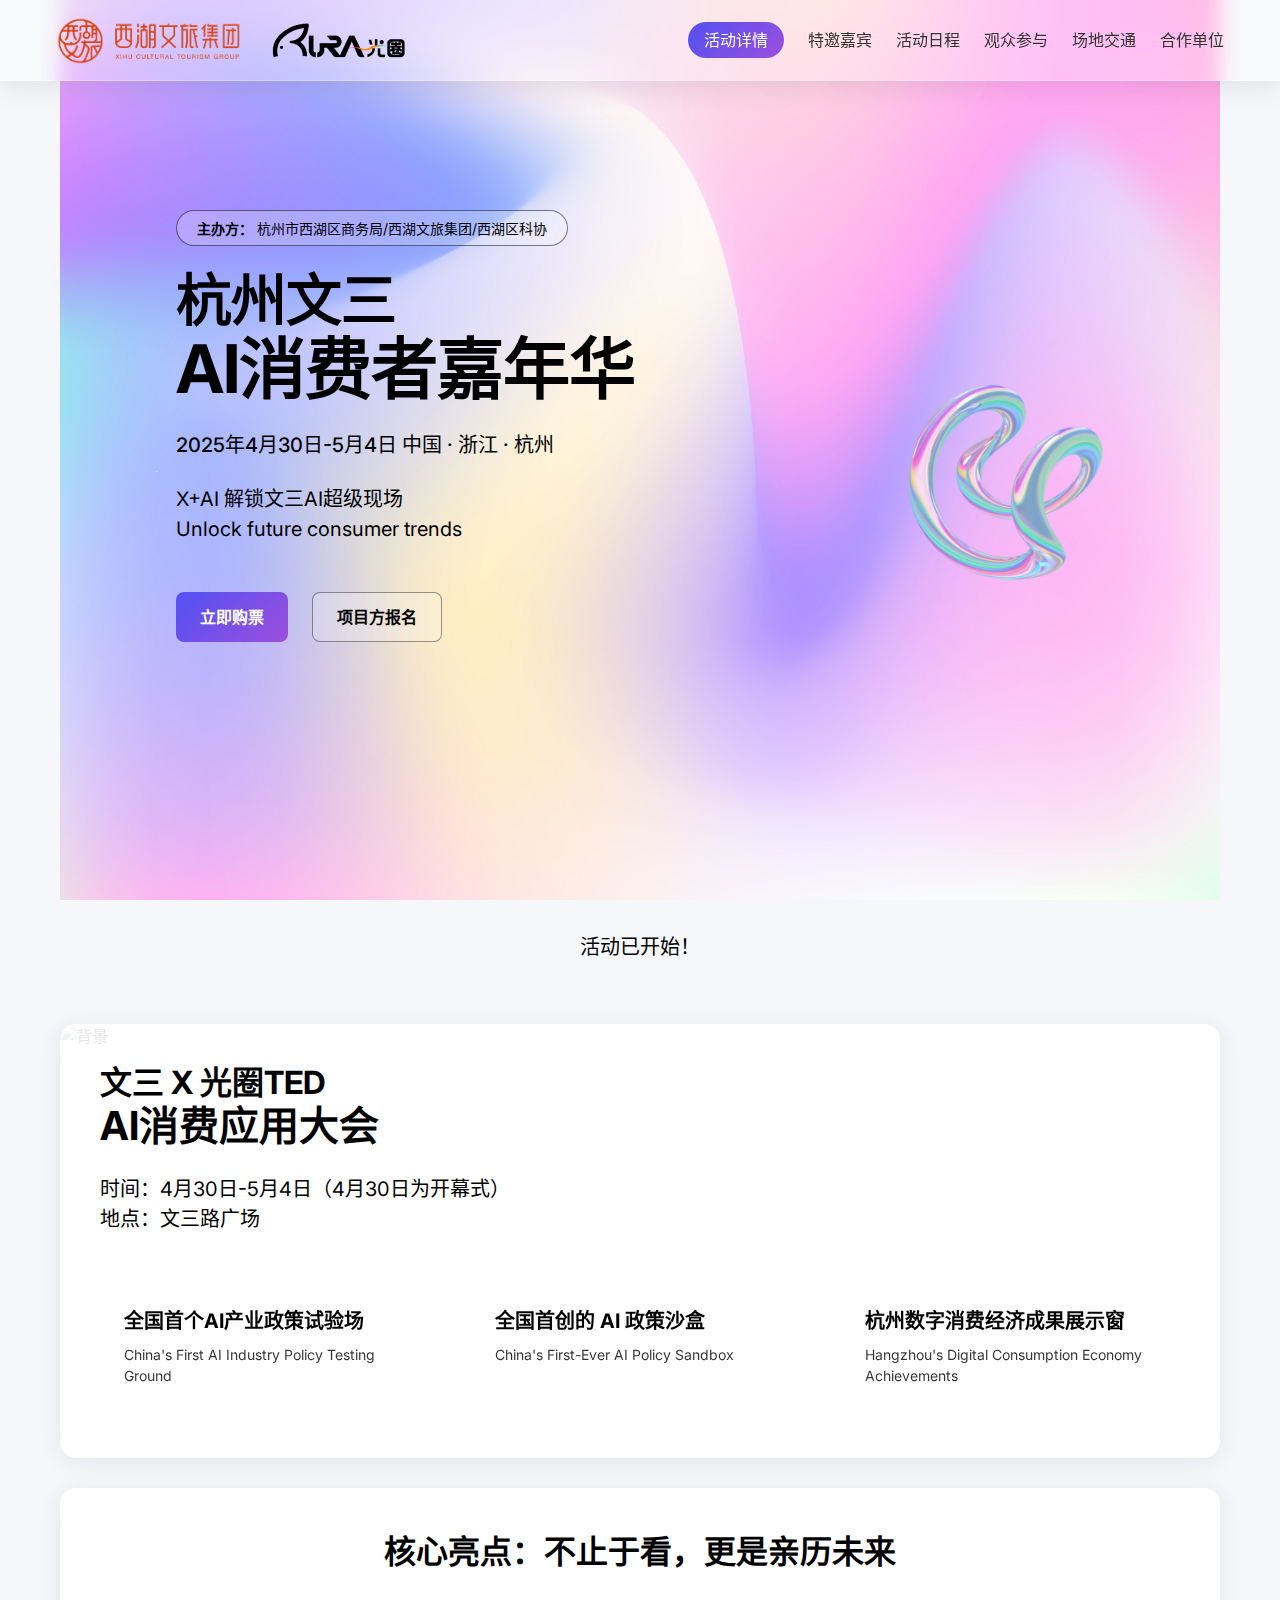
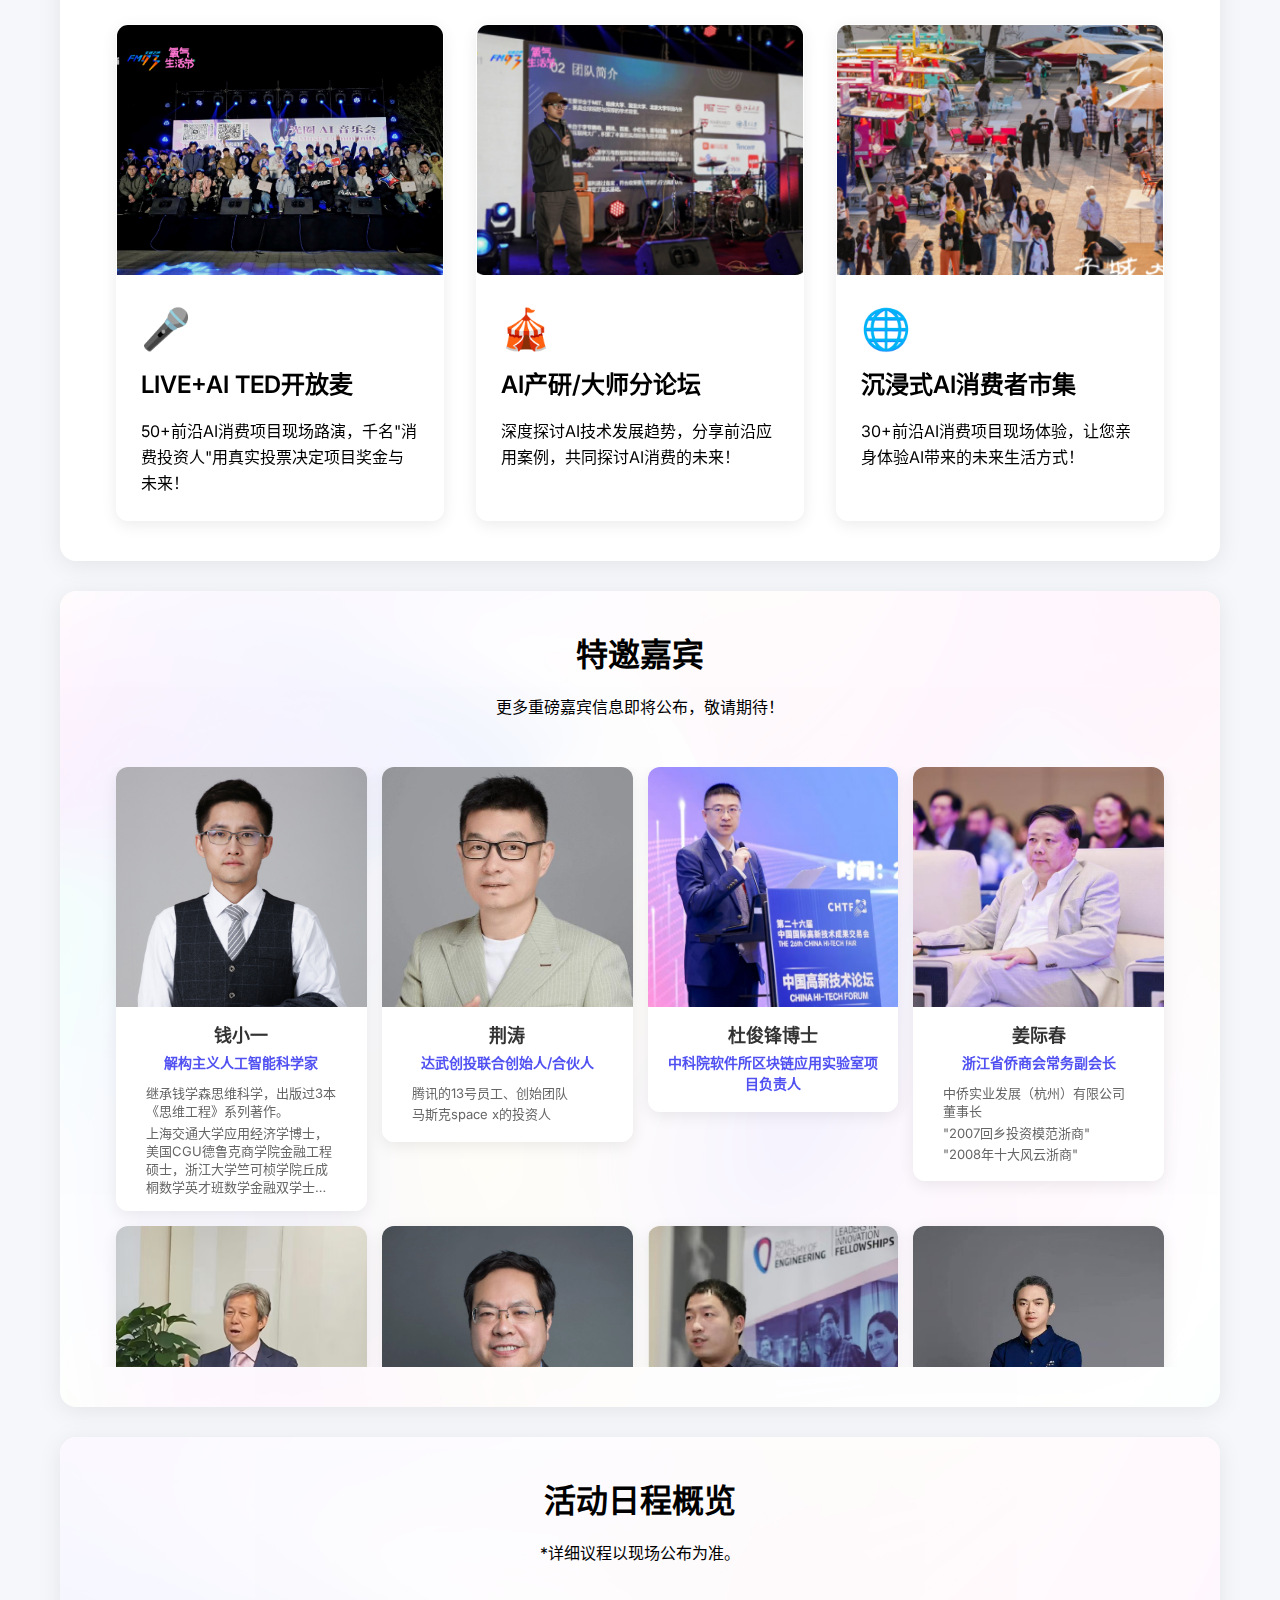
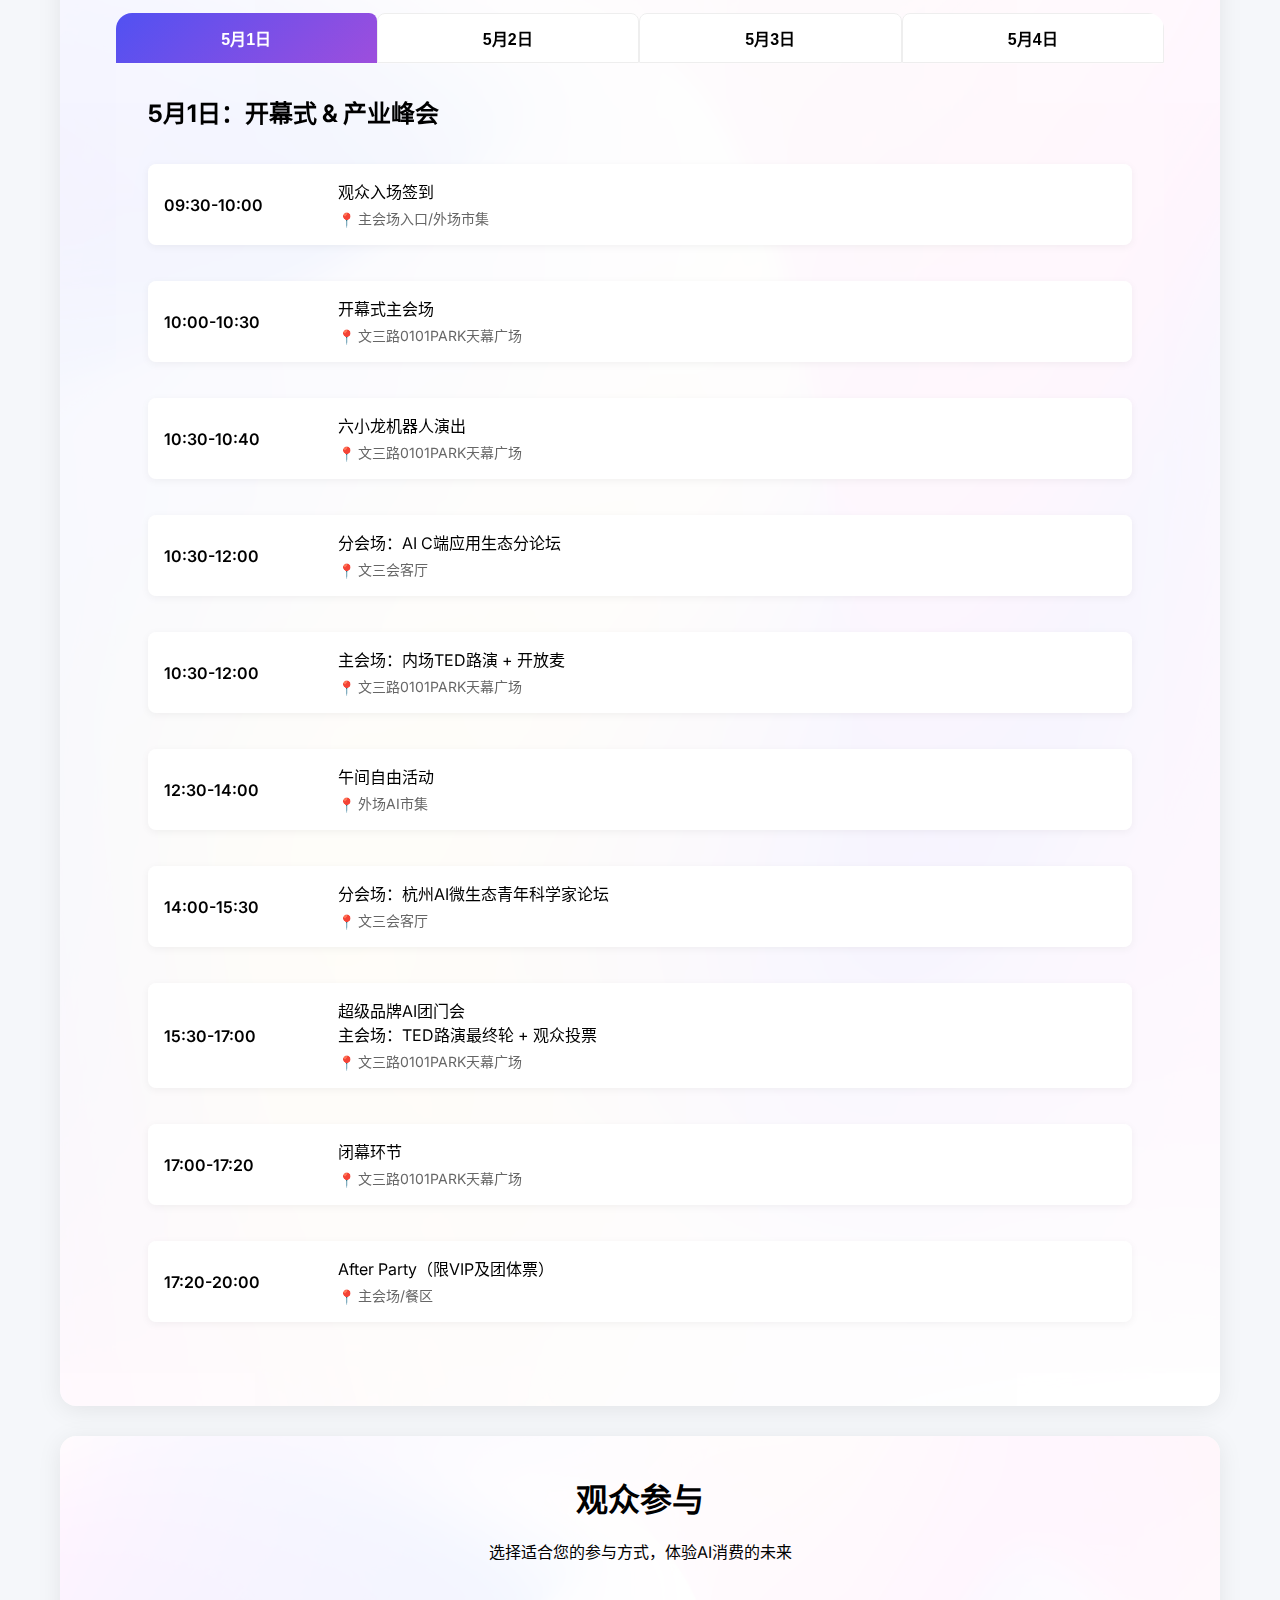
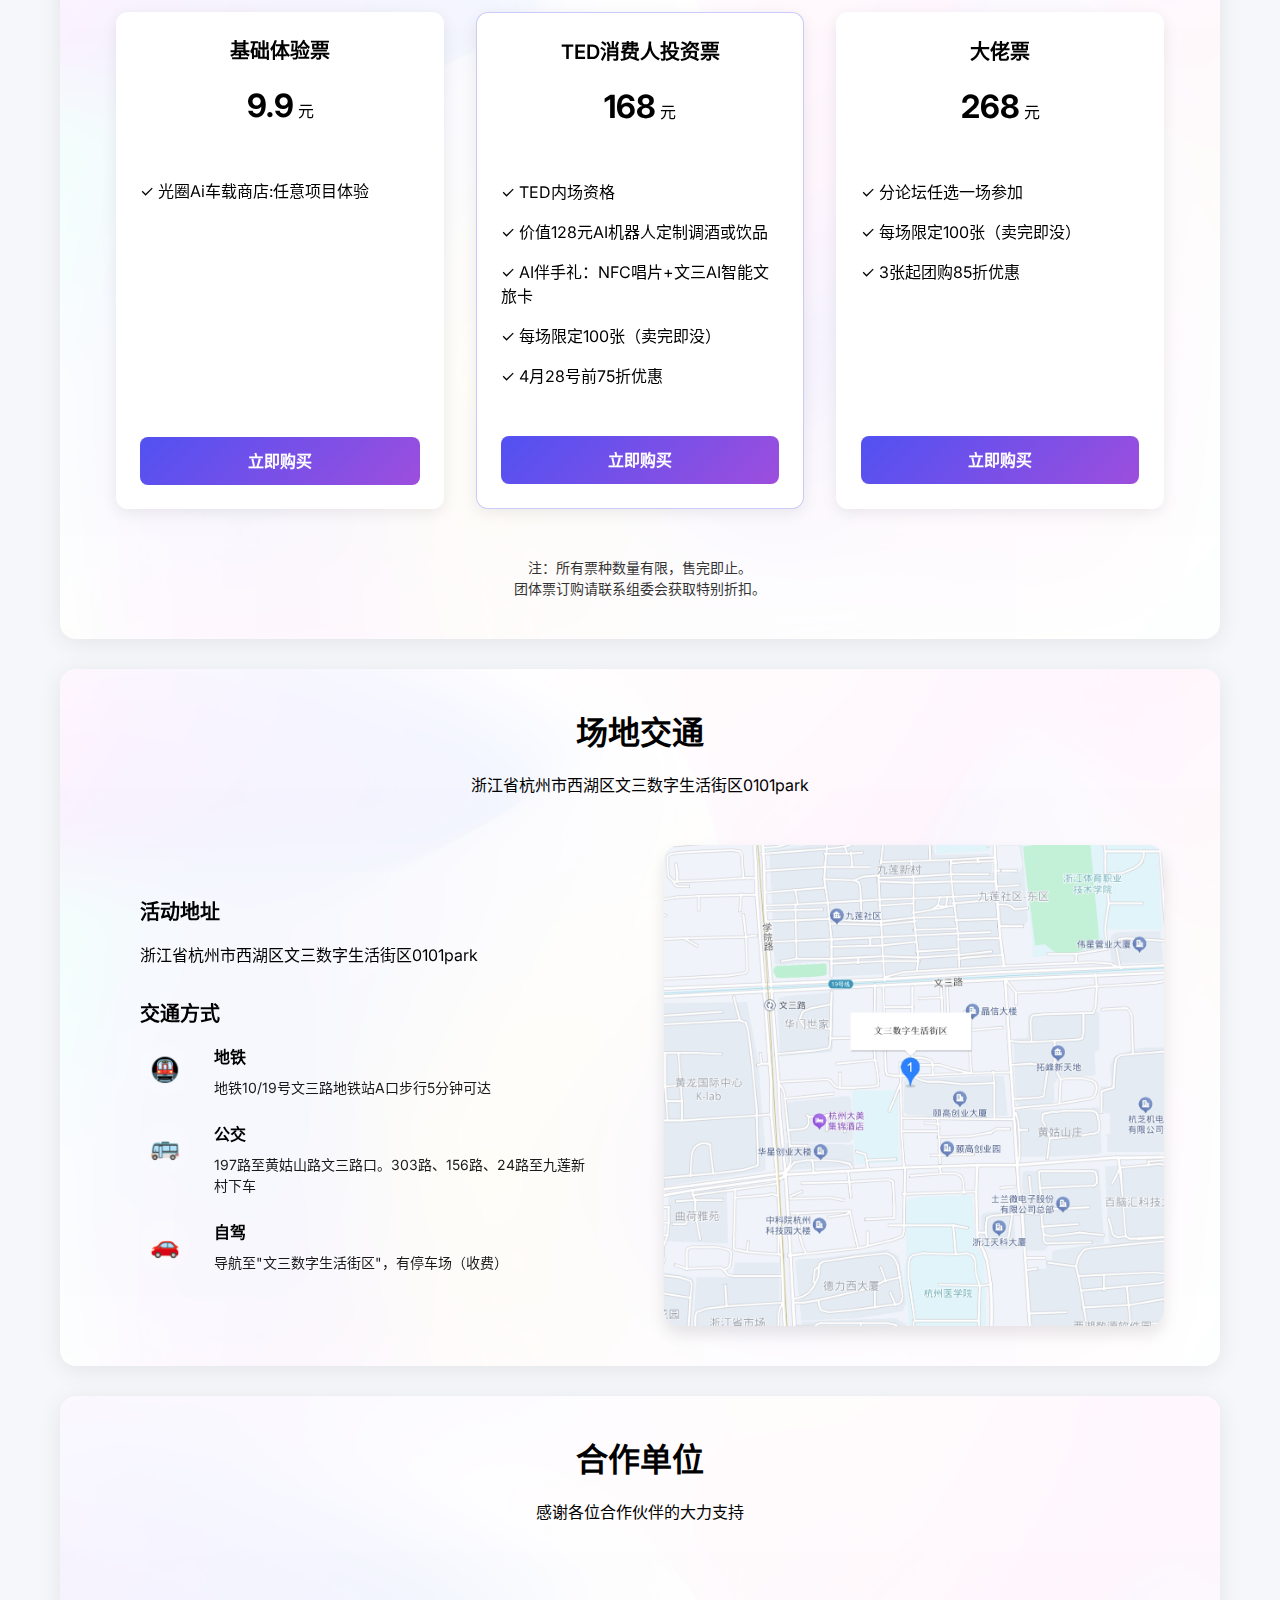
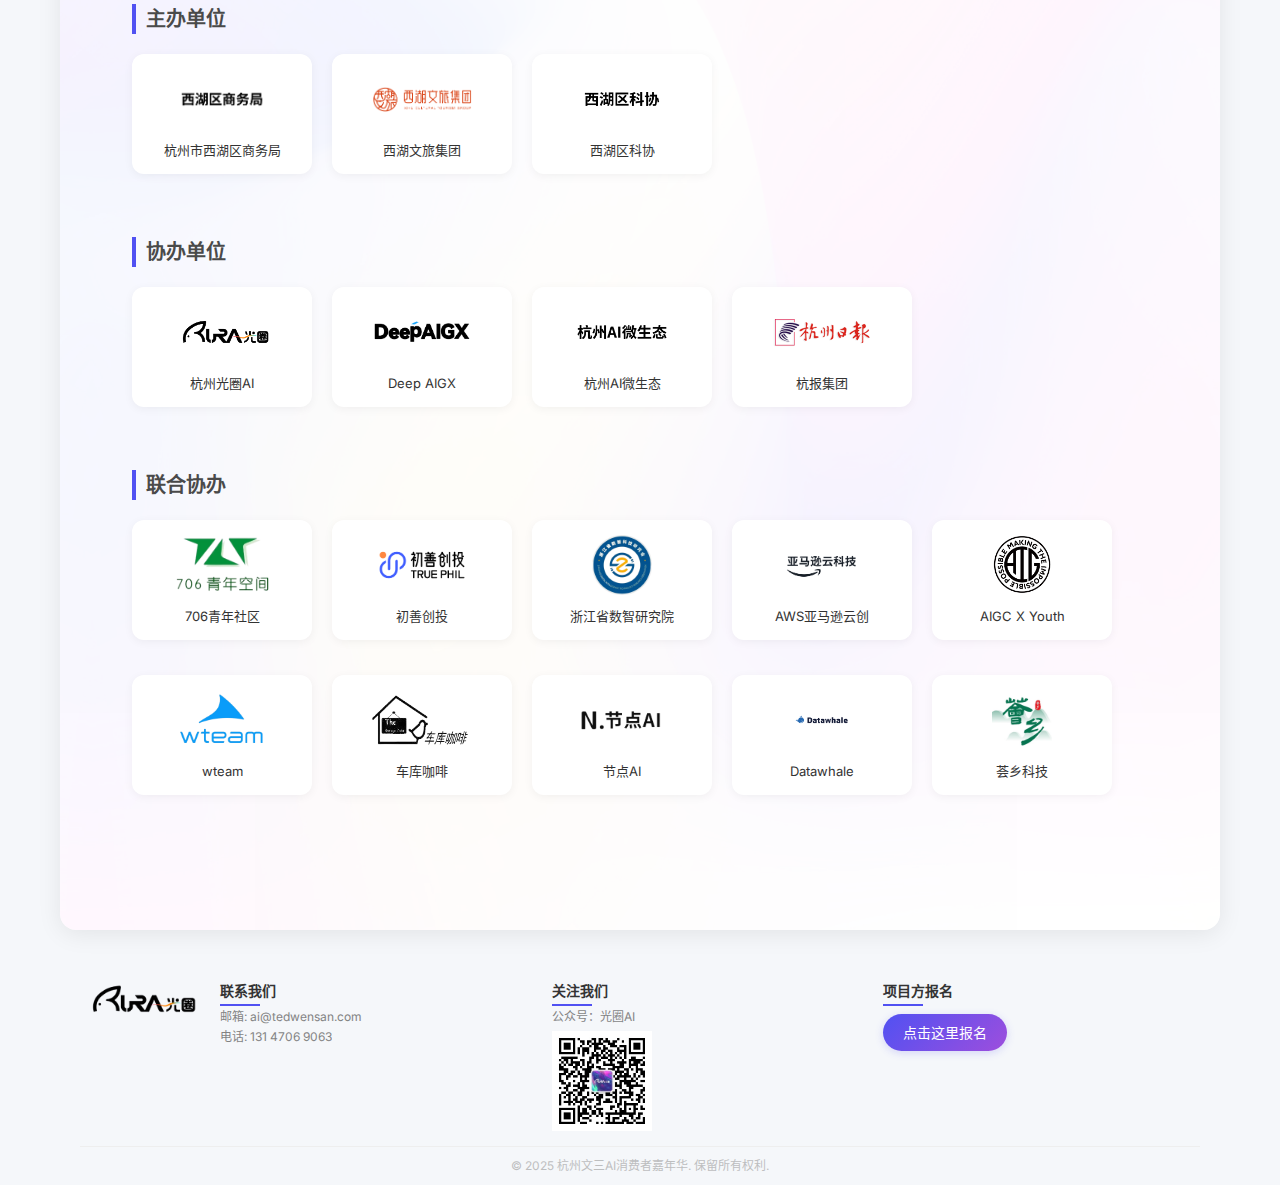
==== commit a2492552: "添加活动详情链接：在导航栏中新增“活动详情”链接，以便用户获取更多活动信息。" ====
--- a/index.html
+++ b/index.html
@@ -965,6 +965,7 @@
         </div>
         <nav class="nav">
           <ul class="nav__list">
+            <li class="nav__item"><a href="https://t155dtar4th.feishu.cn/wiki/UVmvw1DBgiXnYUkJwMtcYvaanqg" target="_blank" class="nav__link" style="background: linear-gradient(135deg, #5151f2, #9d4edd); color: white; padding: 8px 16px; border-radius: 20px;">活动详情</a></li>
             <li class="nav__item"><a href="#guests" class="nav__link">特邀嘉宾</a></li>
             <li class="nav__item"><a href="#schedule" class="nav__link">活动日程</a></li>
             <li class="nav__item"><a href="#tickets" class="nav__link">观众参与</a></li>
@@ -1613,13 +1614,15 @@
       <div class="section-content">
         <div class="section-header">
           <h2 class="section-title">场地交通</h2>
-          <p class="section-subtitle">文三路广场 - 文三数字生活街区</p>
+          <p class="section-subtitle">浙江省杭州市西湖区文三数字生活街区0101park
+
+          </p>
         </div>
         <div class="venue__container">
           <div class="venue__info">
             <div class="venue__address">
               <h3 class="venue__info-title">活动地址</h3>
-              <p class="venue__info-text">浙江省杭州市西湖区文三路数字生活街区0101park</p>
+              <p class="venue__info-text">浙江省杭州市西湖区文三数字生活街区0101park</p>
               <h3 class="venue__info-title venue__info-title--trans">交通方式</h3>
               <div class="venue__transport">
                 <div class="transport-item">
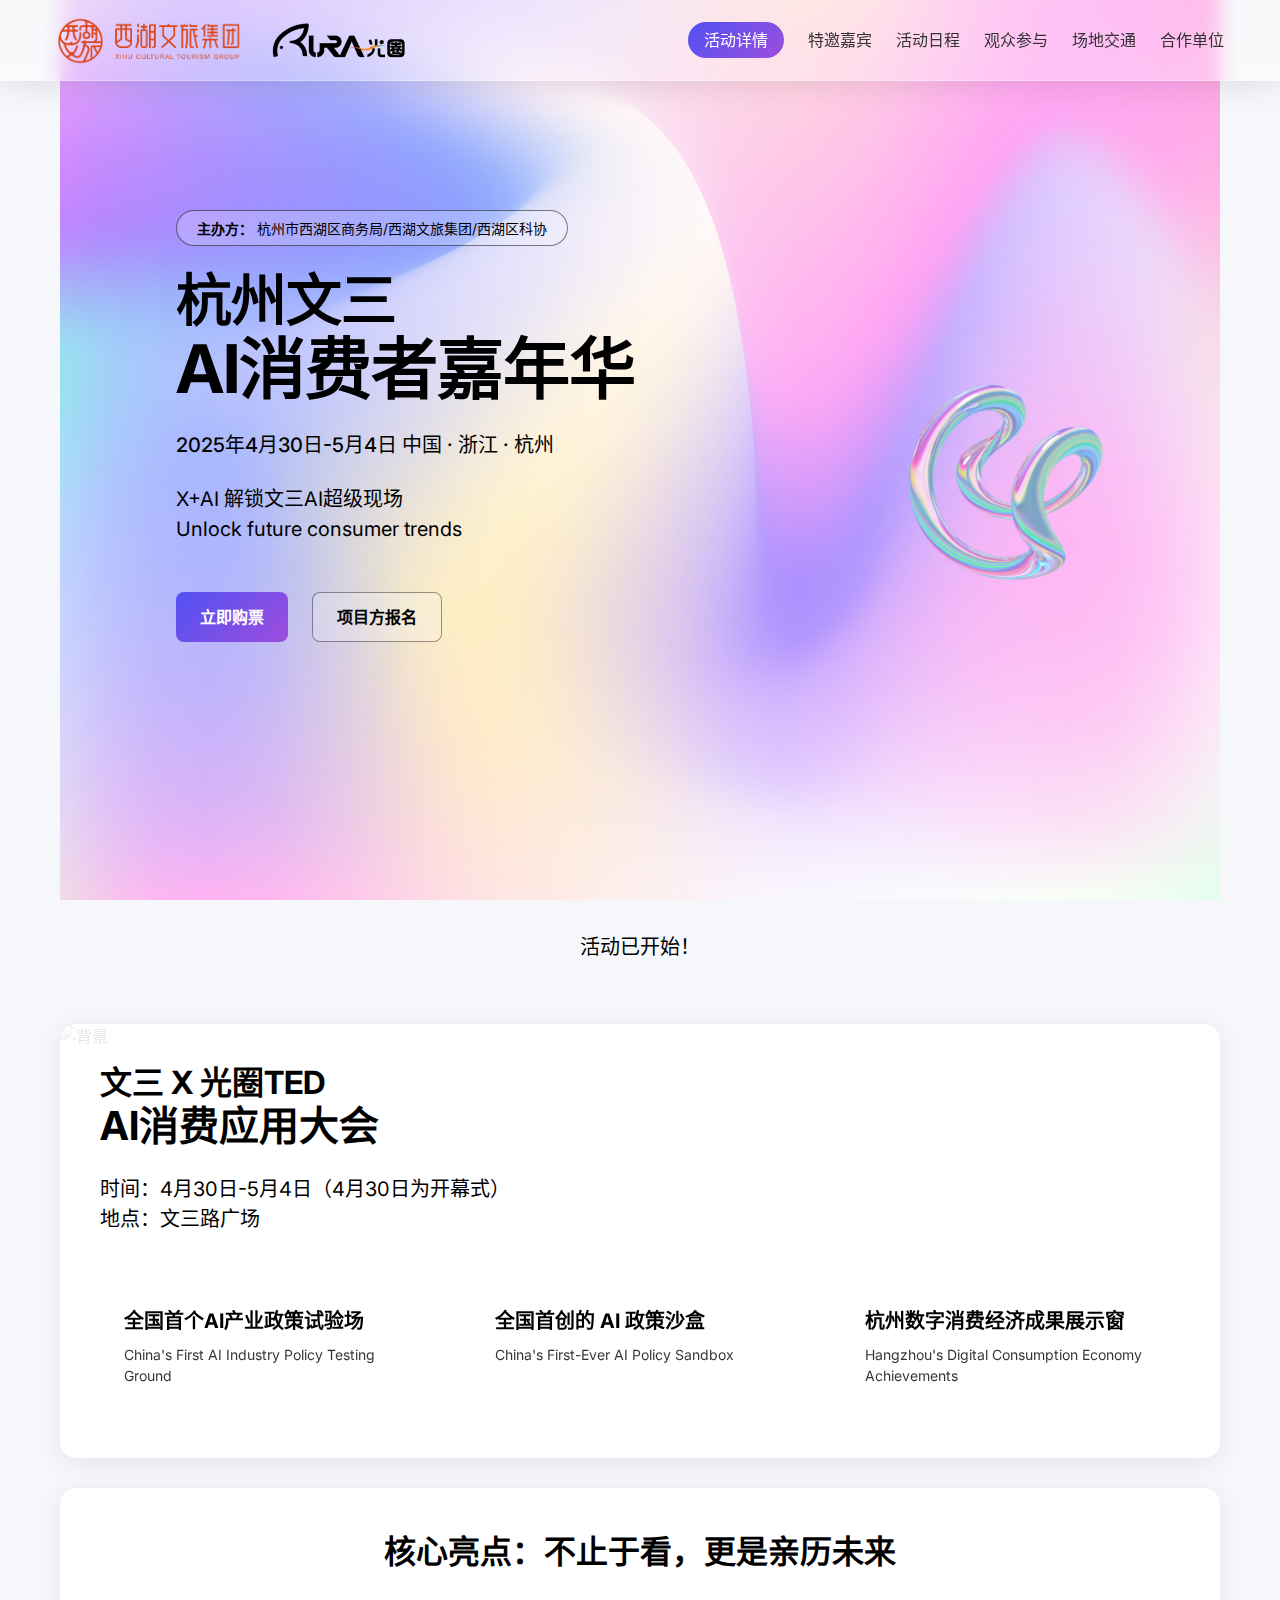
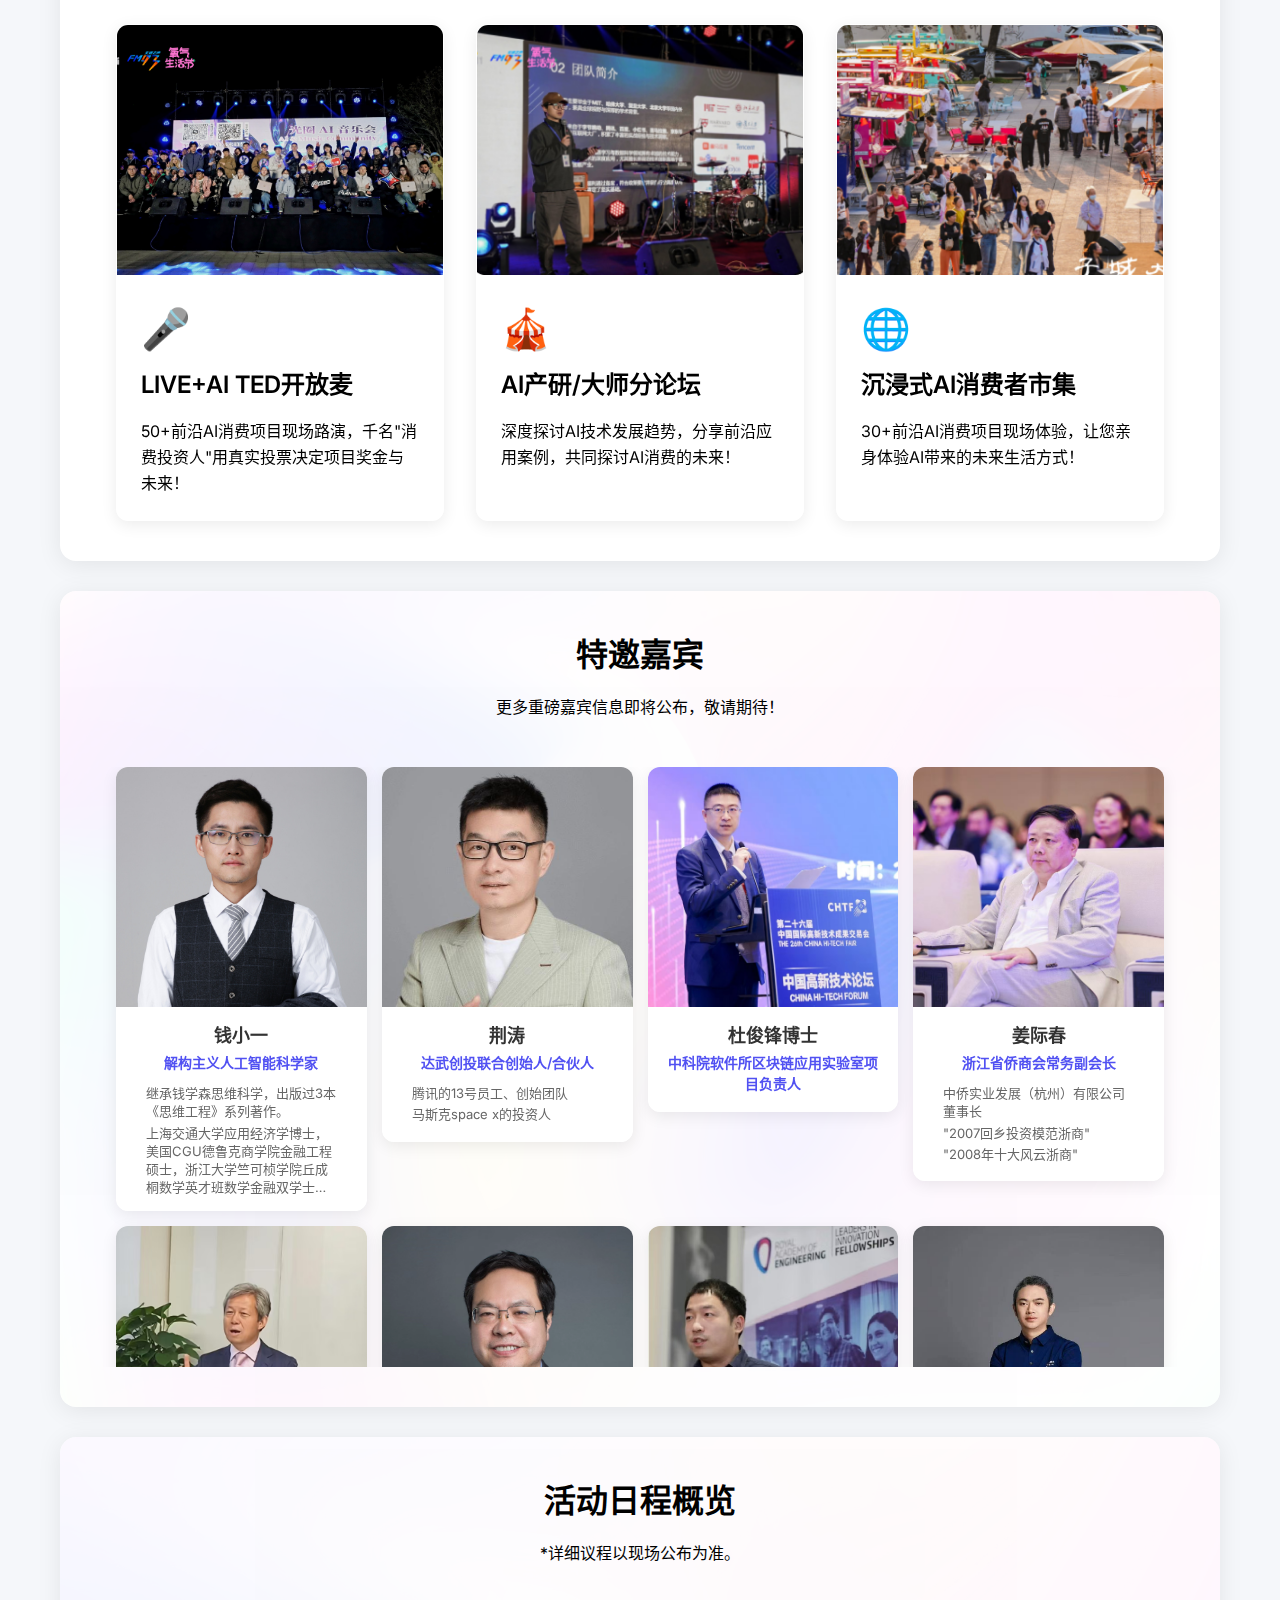
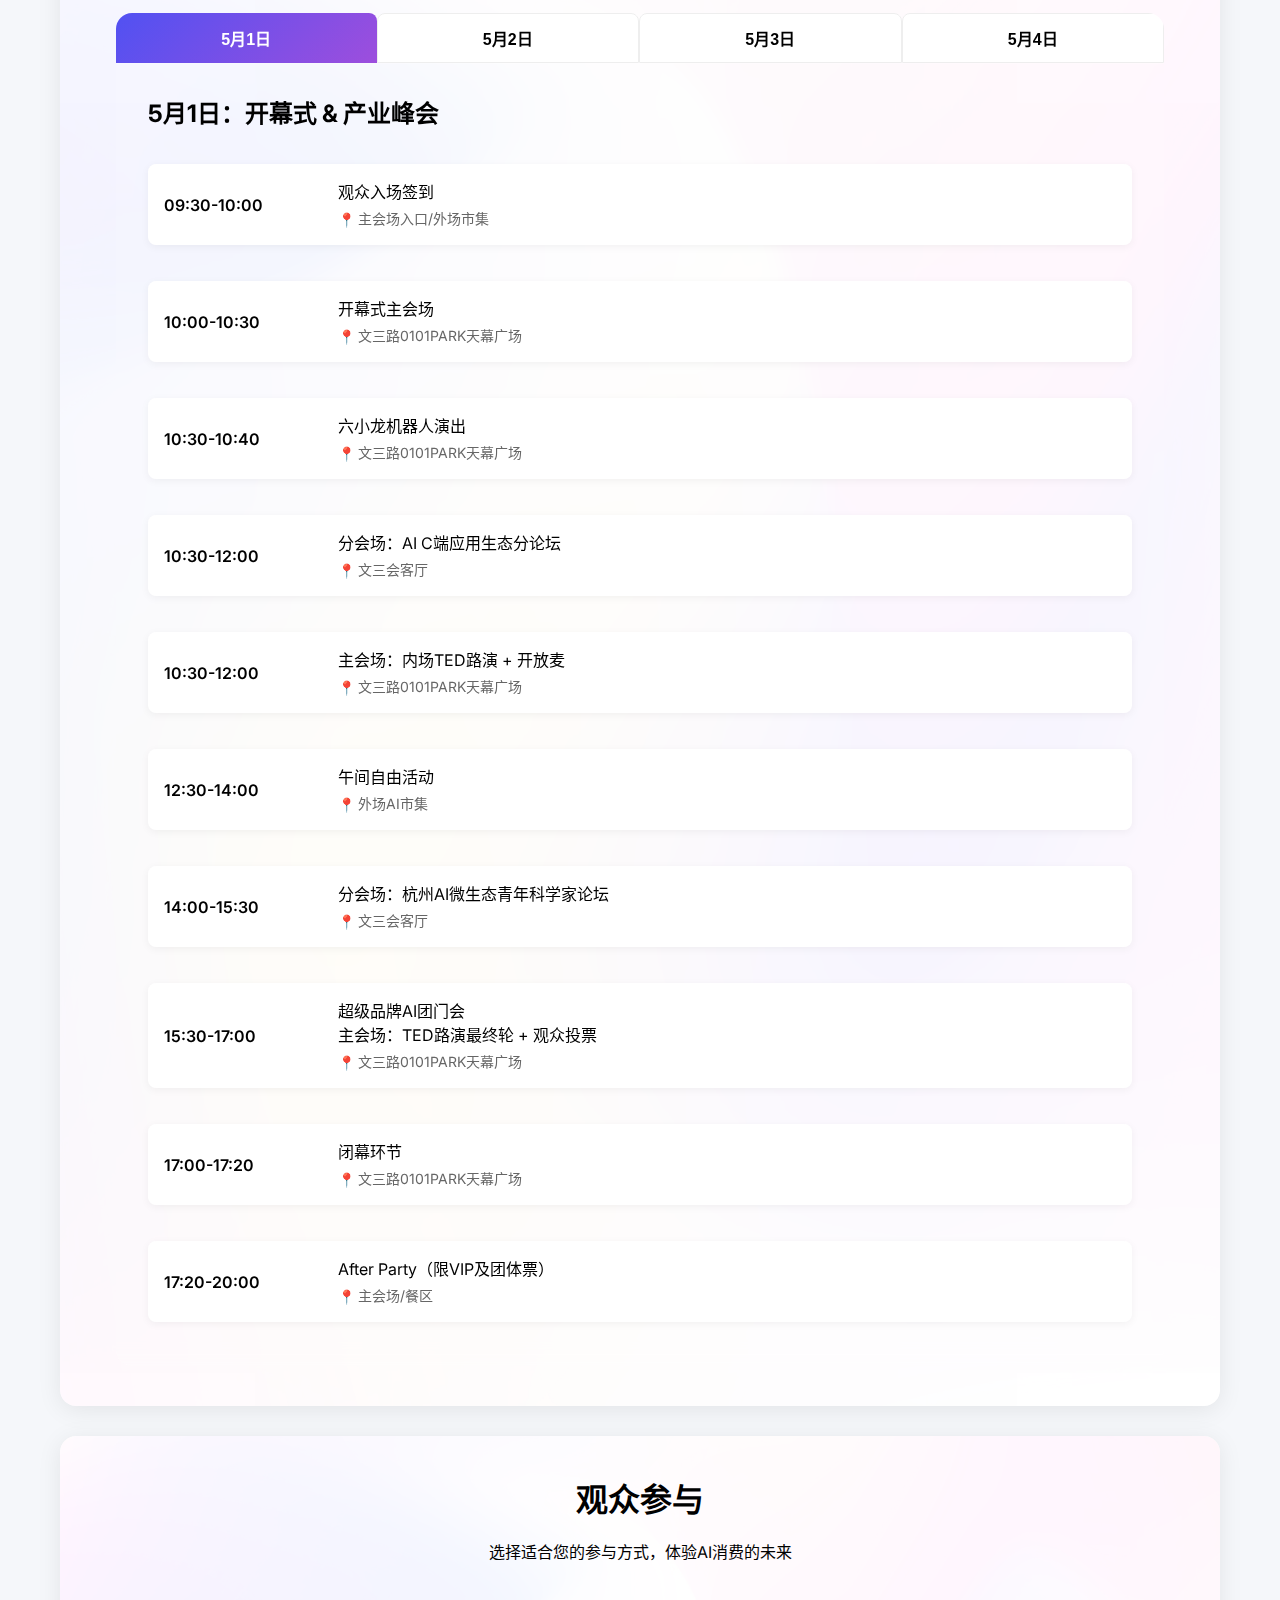
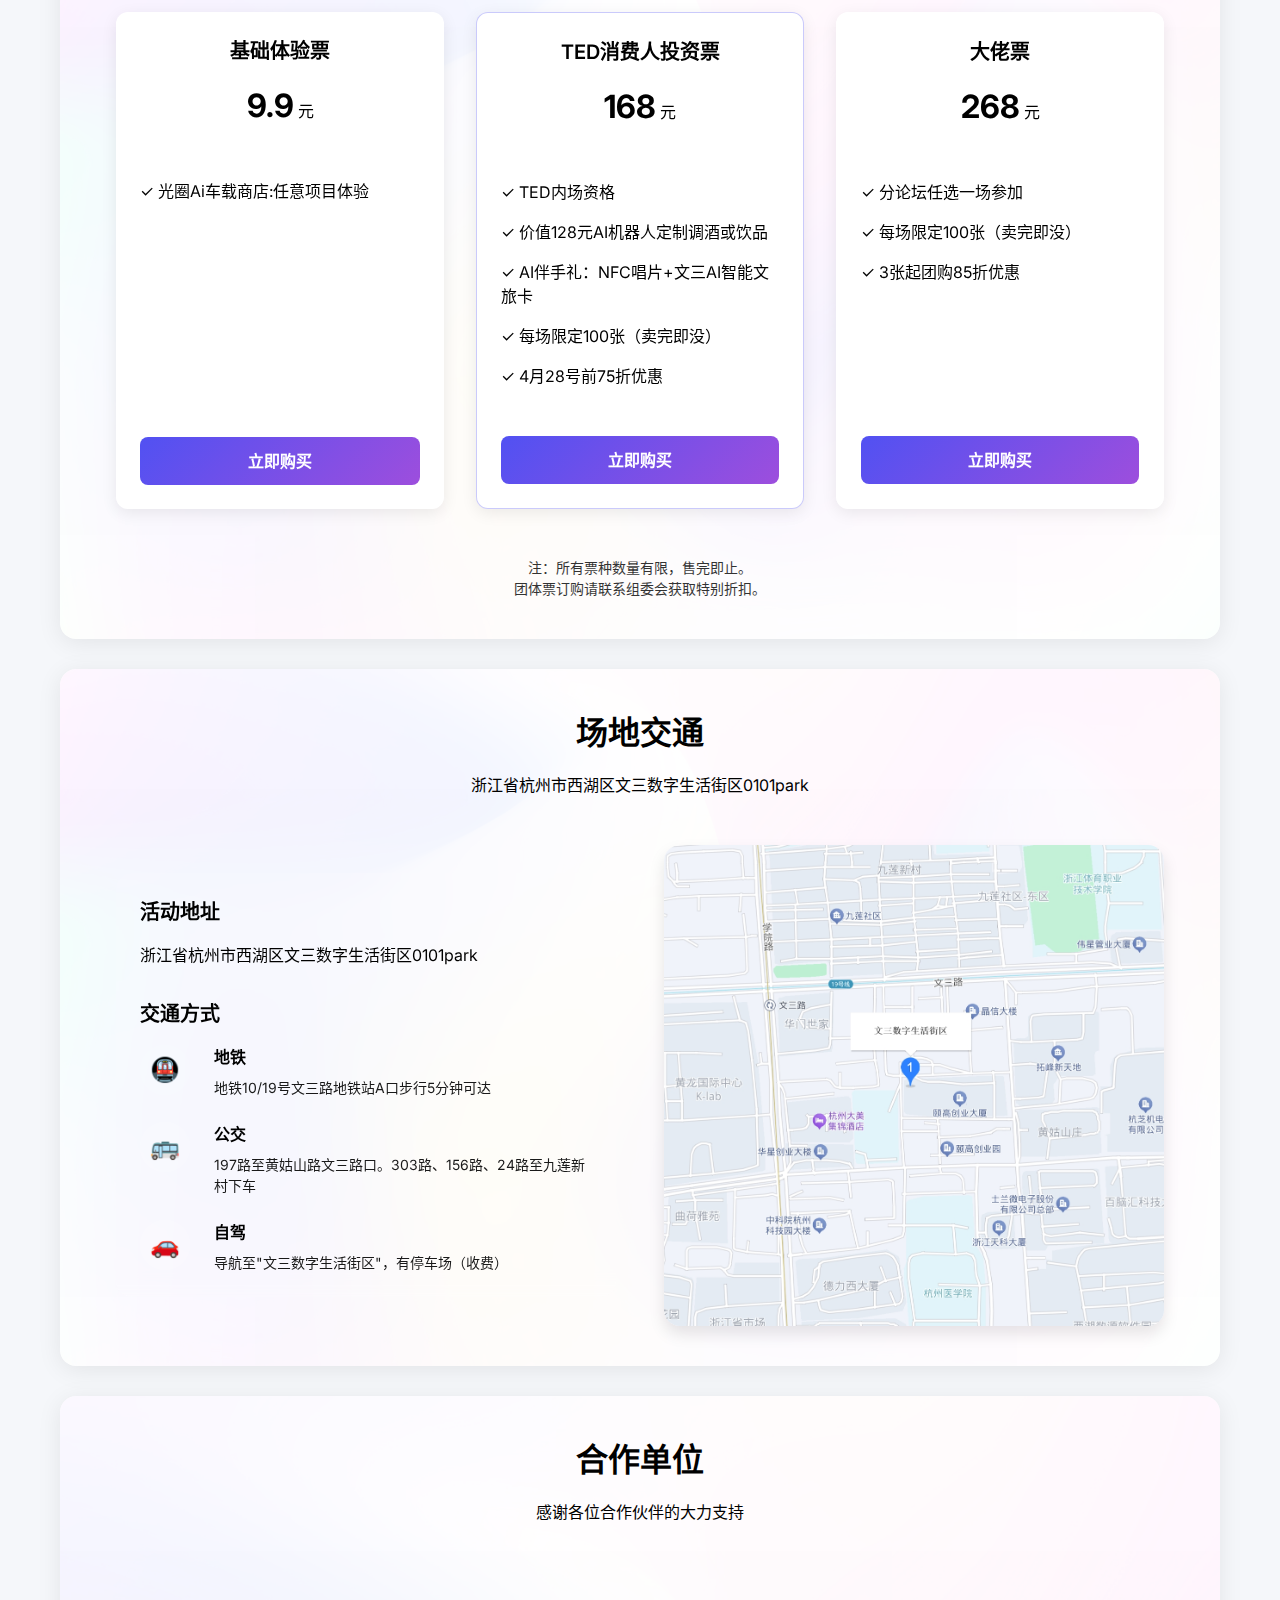
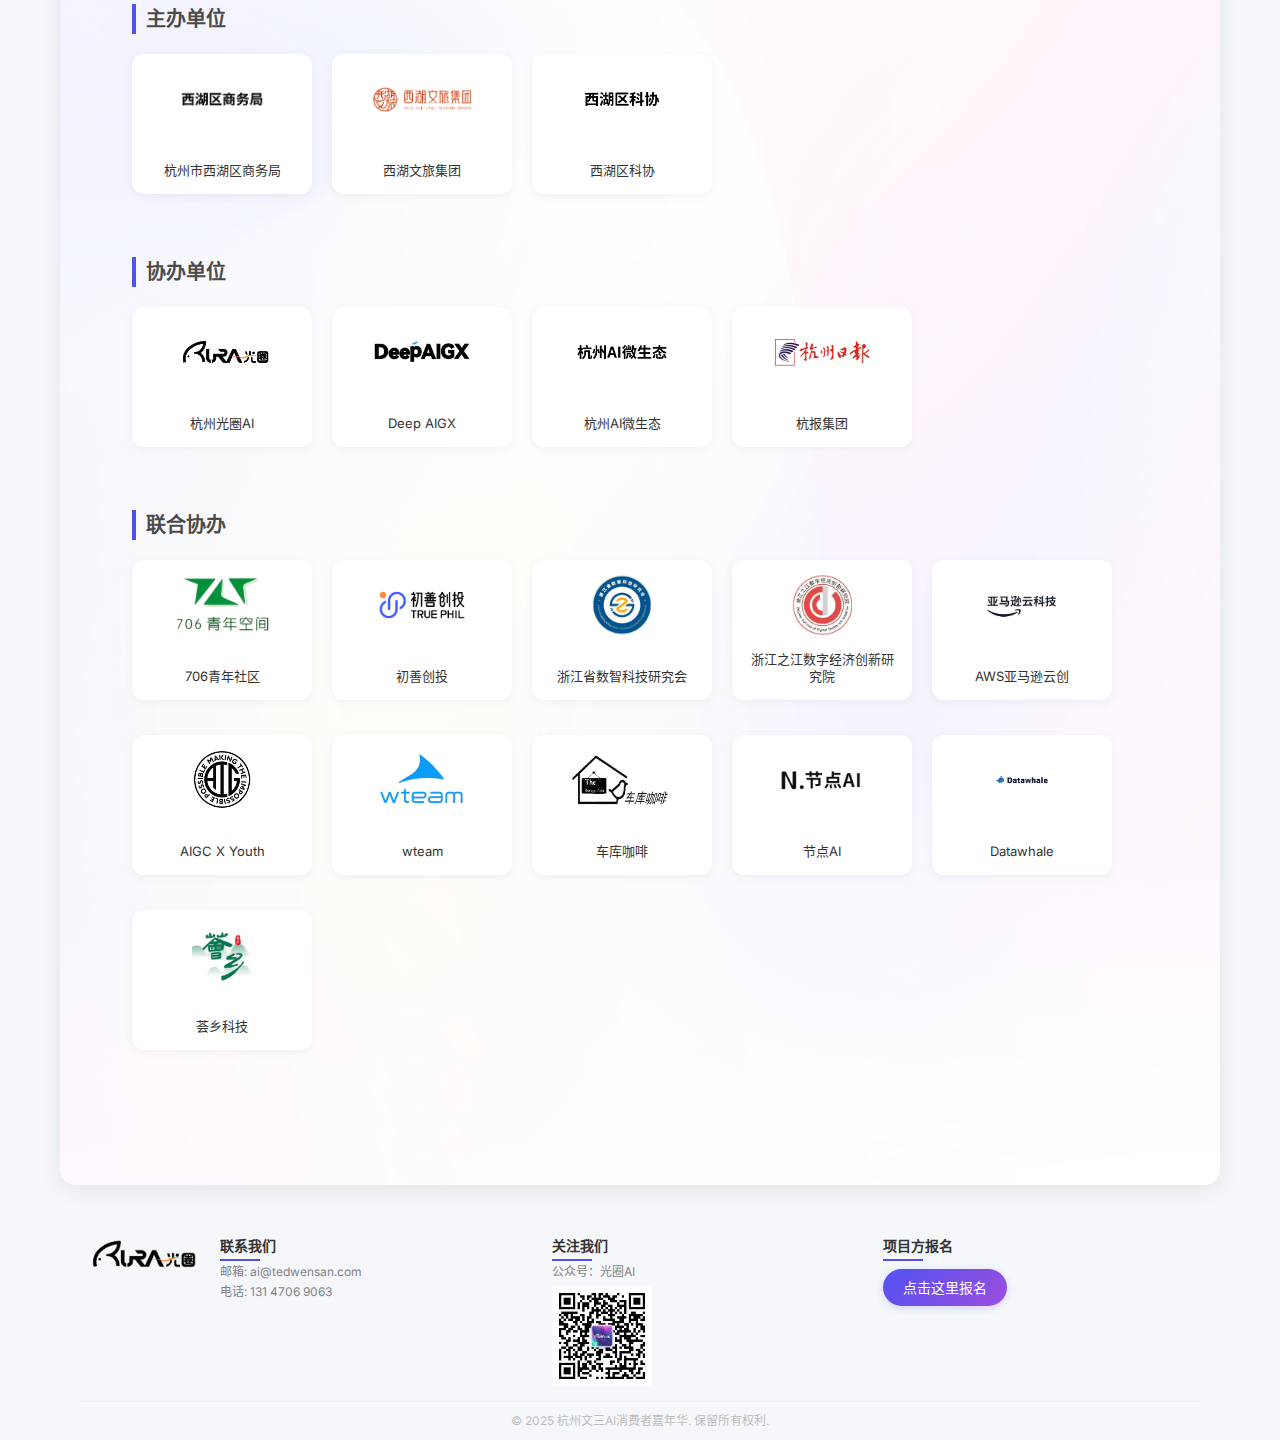
==== commit 0bc248de: "更新合作伙伴logo和名称：增加多个合作伙伴的logo及名称，替换部分旧logo，提升展示效果。同时调整部分logo的高度以保持一致性。" ====
--- a/index.html
+++ b/index.html
@@ -335,7 +335,7 @@
     .partners__logo {
       flex: 0 0 auto;
       width: 180px;
-      height: 120px; /* 增加高度 */
+      height: 140px; /* 增加高度 */
       background: white;
       border-radius: 12px;
       box-shadow: 0 2px 10px rgba(0, 0, 0, 0.05);
@@ -965,7 +965,7 @@
         </div>
         <nav class="nav">
           <ul class="nav__list">
-            <li class="nav__item"><a href="https://t155dtar4th.feishu.cn/wiki/UVmvw1DBgiXnYUkJwMtcYvaanqg" target="_blank" class="nav__link" style="background: linear-gradient(135deg, #5151f2, #9d4edd); color: white; padding: 8px 16px; border-radius: 20px;">活动详情</a></li>
+            <li class="nav__item"><a href="https://t155dtar4th.feishu.cn/wiki/UVmvw1DBgiXnYUkJwMtcYvaanqg" target="_blank" class="nav__link" style="background: linear-gradient(135deg, #5151f2, #9d4edd); color: white; padding: 8px 16px; border-radius: 20px; text-decoration: none; transition: all 0.3s ease;">活动详情</a></li>
             <li class="nav__item"><a href="#guests" class="nav__link">特邀嘉宾</a></li>
             <li class="nav__item"><a href="#schedule" class="nav__link">活动日程</a></li>
             <li class="nav__item"><a href="#tickets" class="nav__link">观众参与</a></li>
@@ -1722,8 +1722,12 @@
                 <div class="partners__logo-name">初善创投</div>
               </div>
               <div class="partners__logo">
-                <img src="logos/zj-digital.png" alt="浙江省数智研究院" class="partners__logo-img">
-                <div class="partners__logo-name">浙江省数智研究院</div>
+                <img src="logos/zj-digital.png" alt="浙江省数智科技研究会" class="partners__logo-img">
+                <div class="partners__logo-name">浙江省数智科技研究会</div>
+              </div>
+              <div class="partners__logo">
+                <img src="logos/zj-zhijiang.jpg" alt="浙江之江数字经济创新研究院" class="partners__logo-img">
+                <div class="partners__logo-name">浙江之江数字经济创新研究院</div>
               </div>
               <div class="partners__logo">
                 <img src="logos/aws.png" alt="AWS亚马逊云创" class="partners__logo-img">
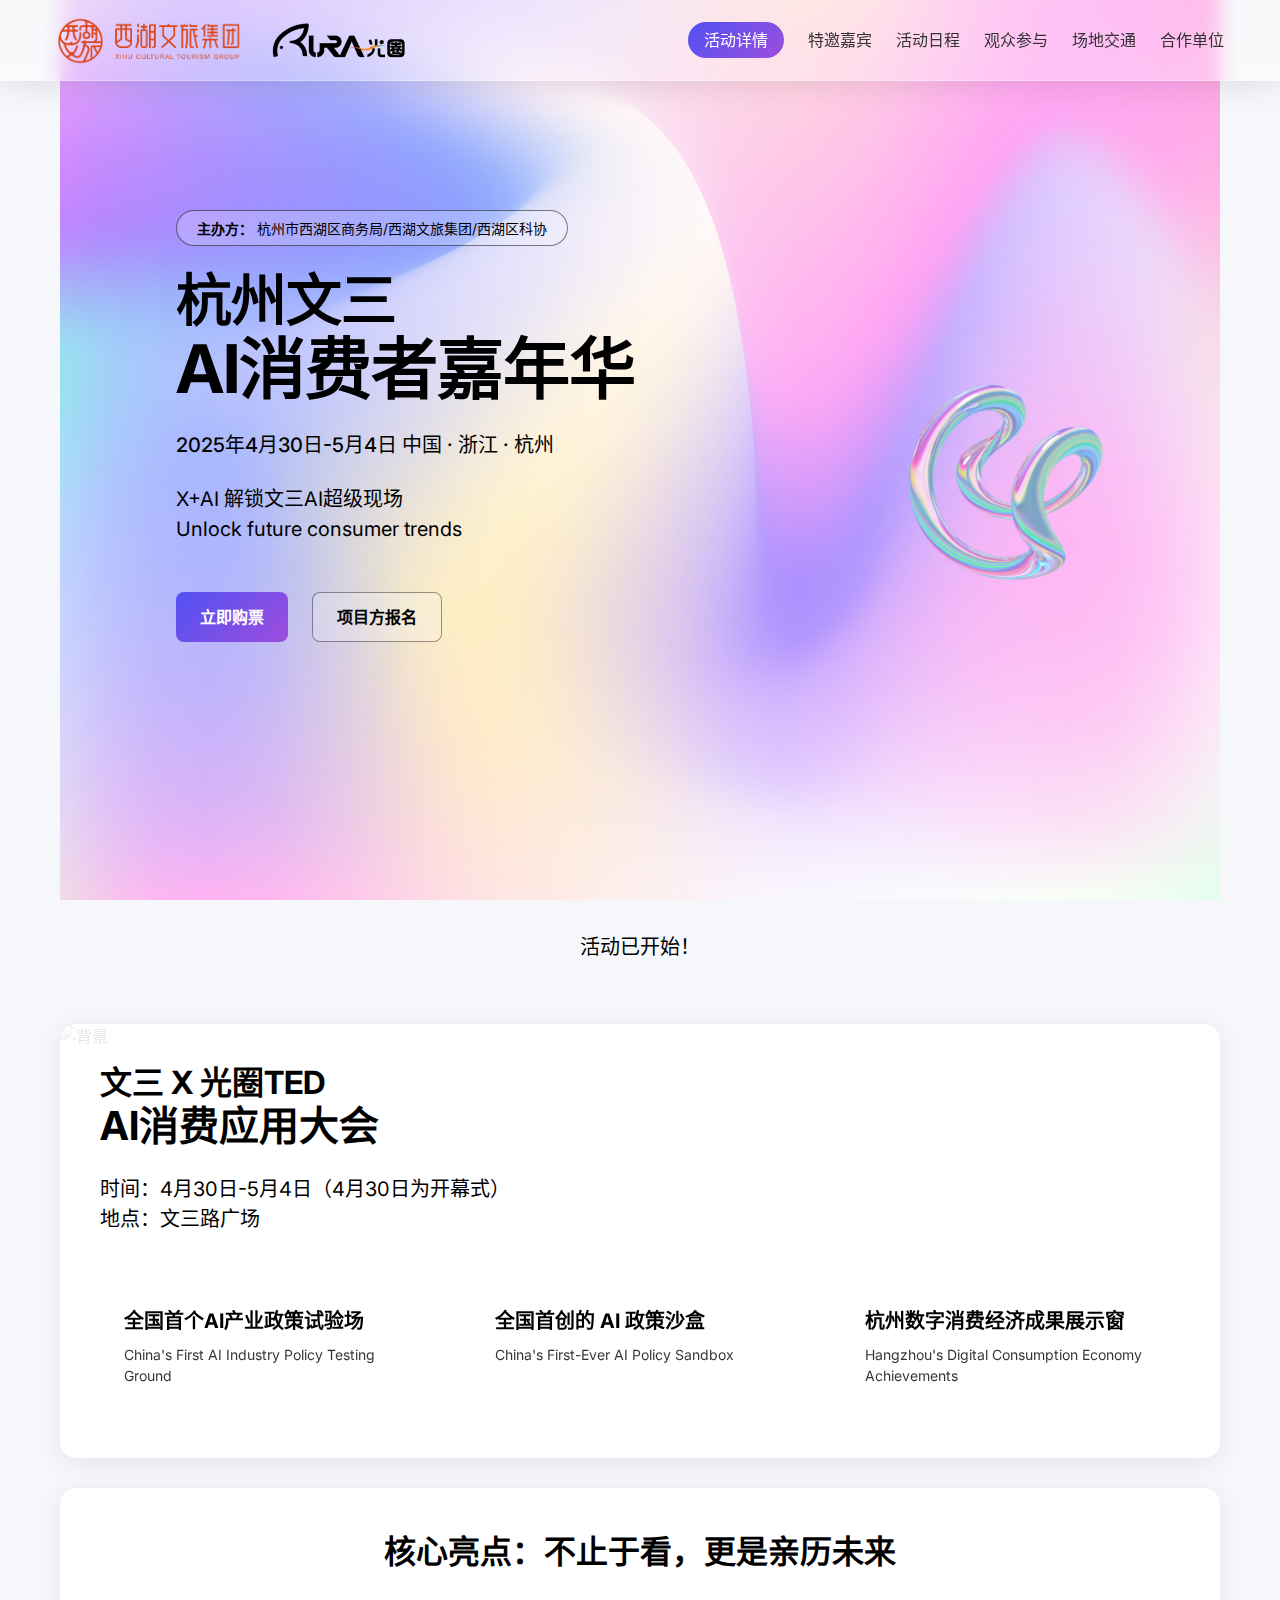
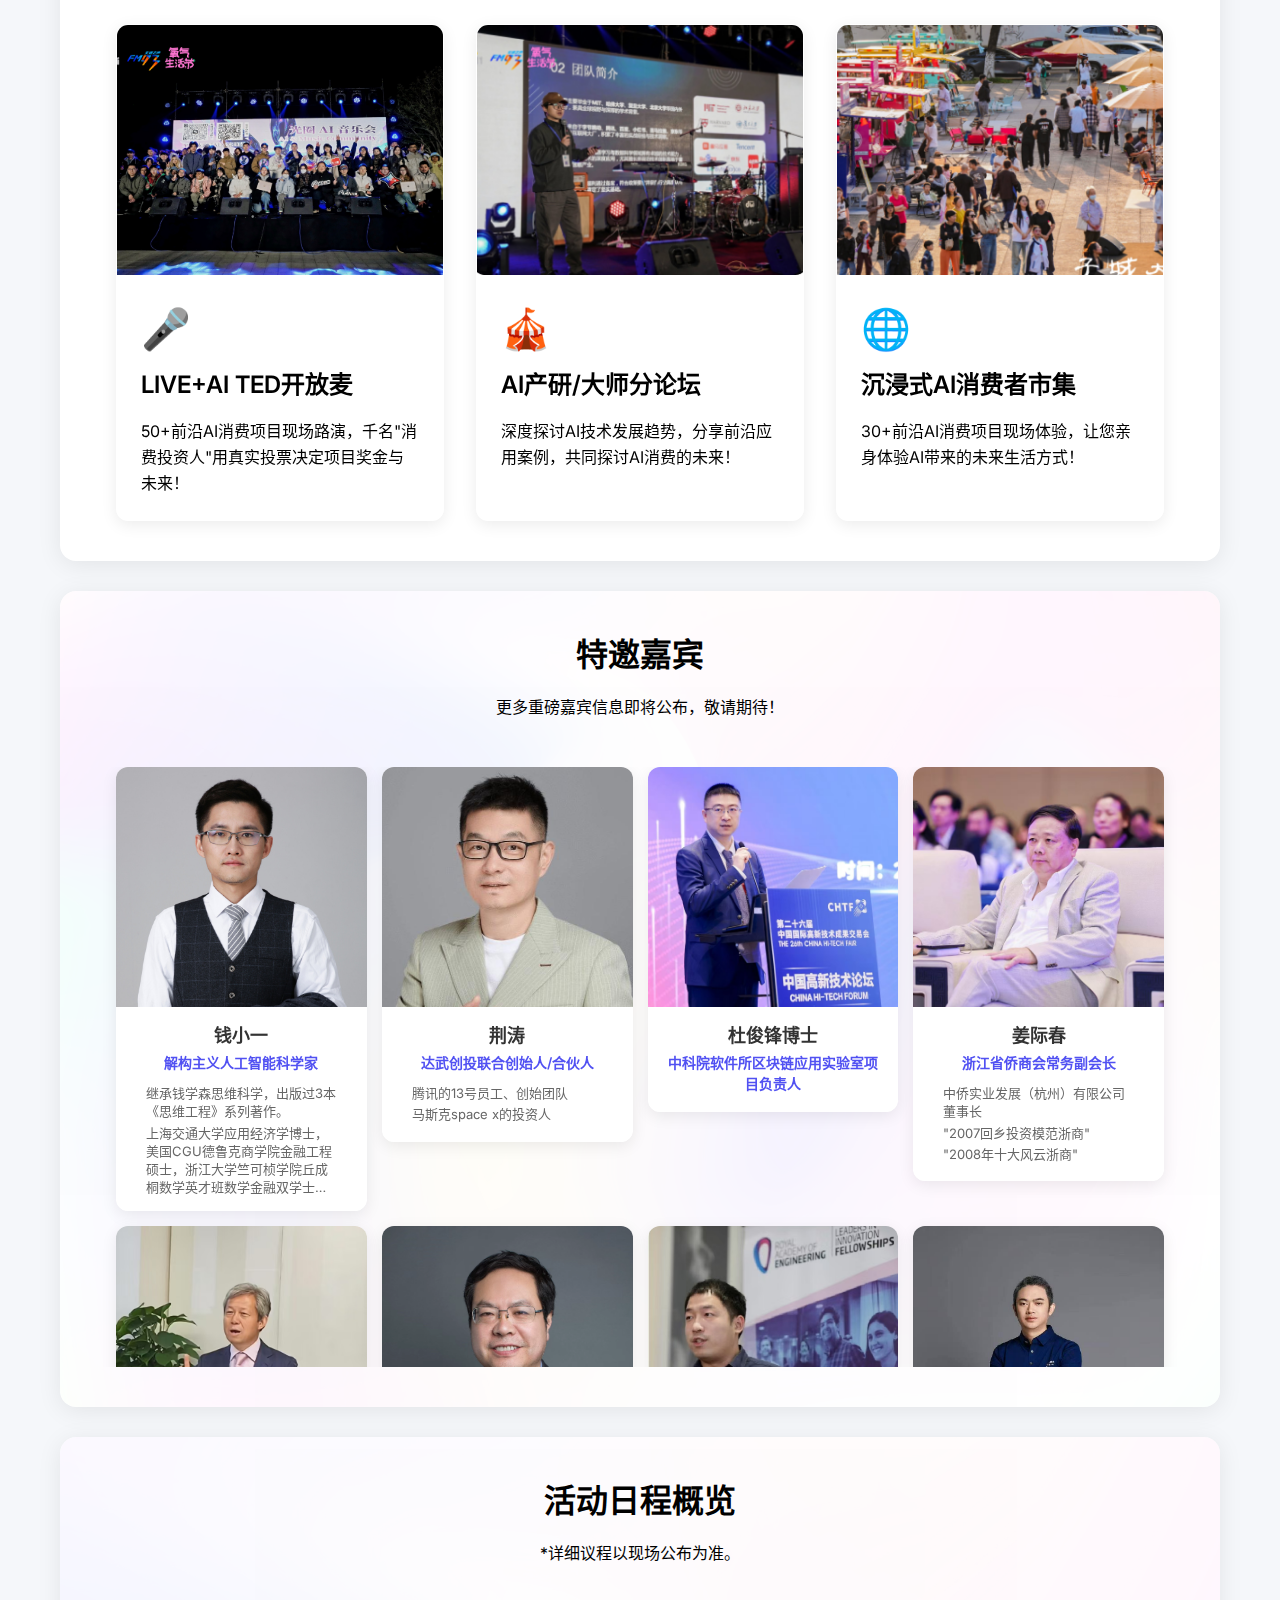
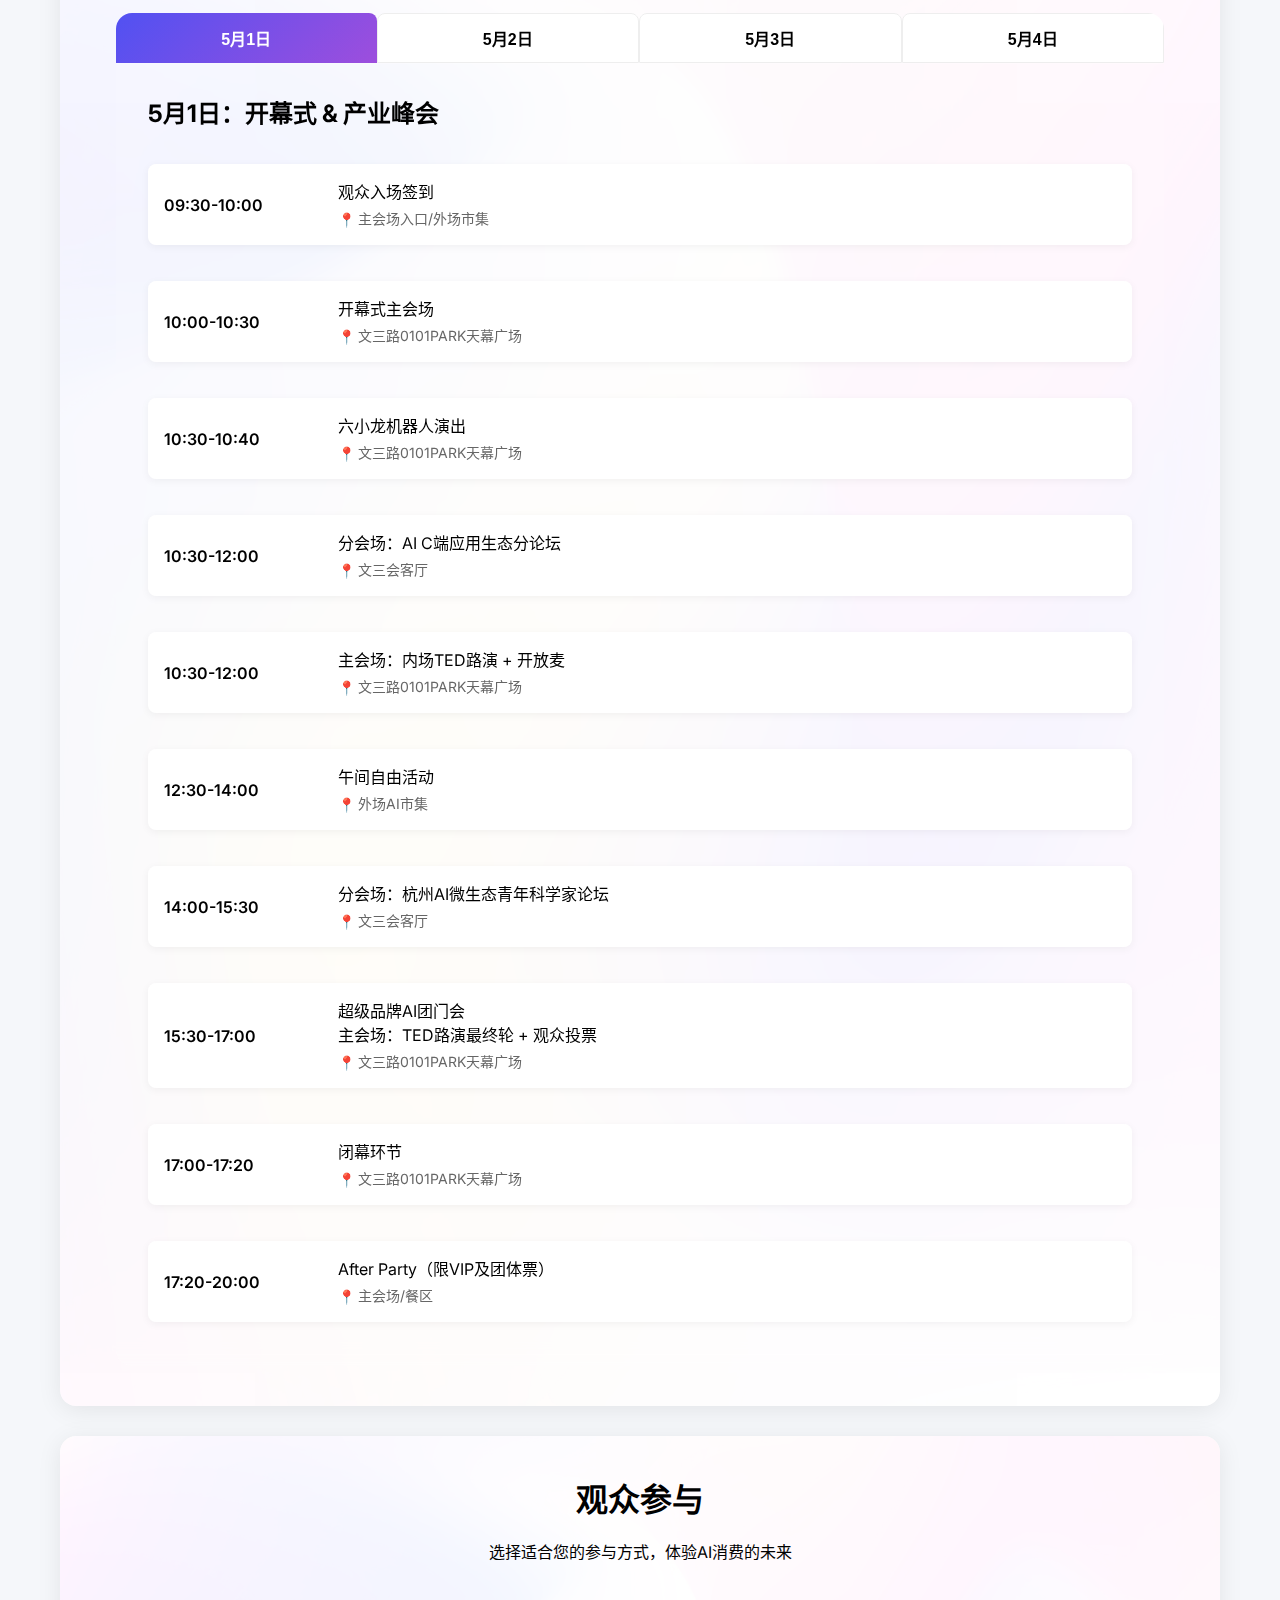
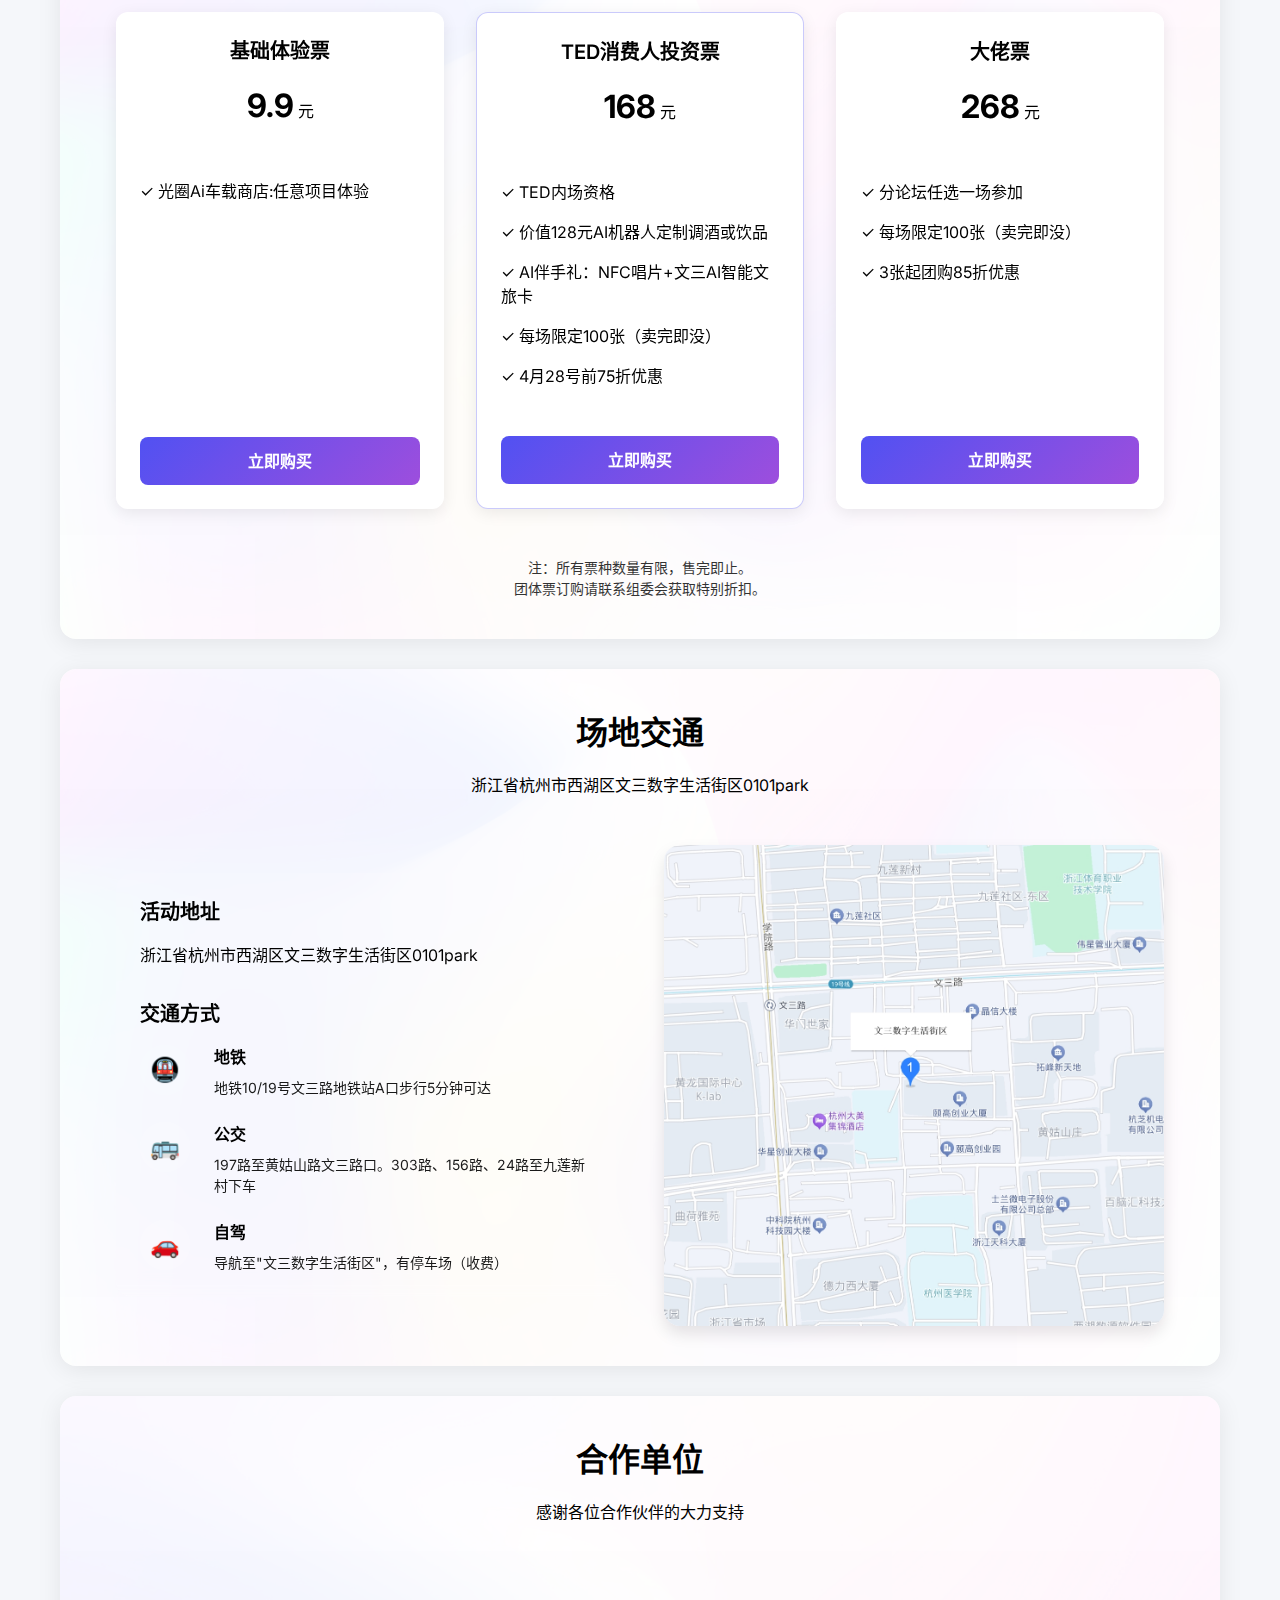
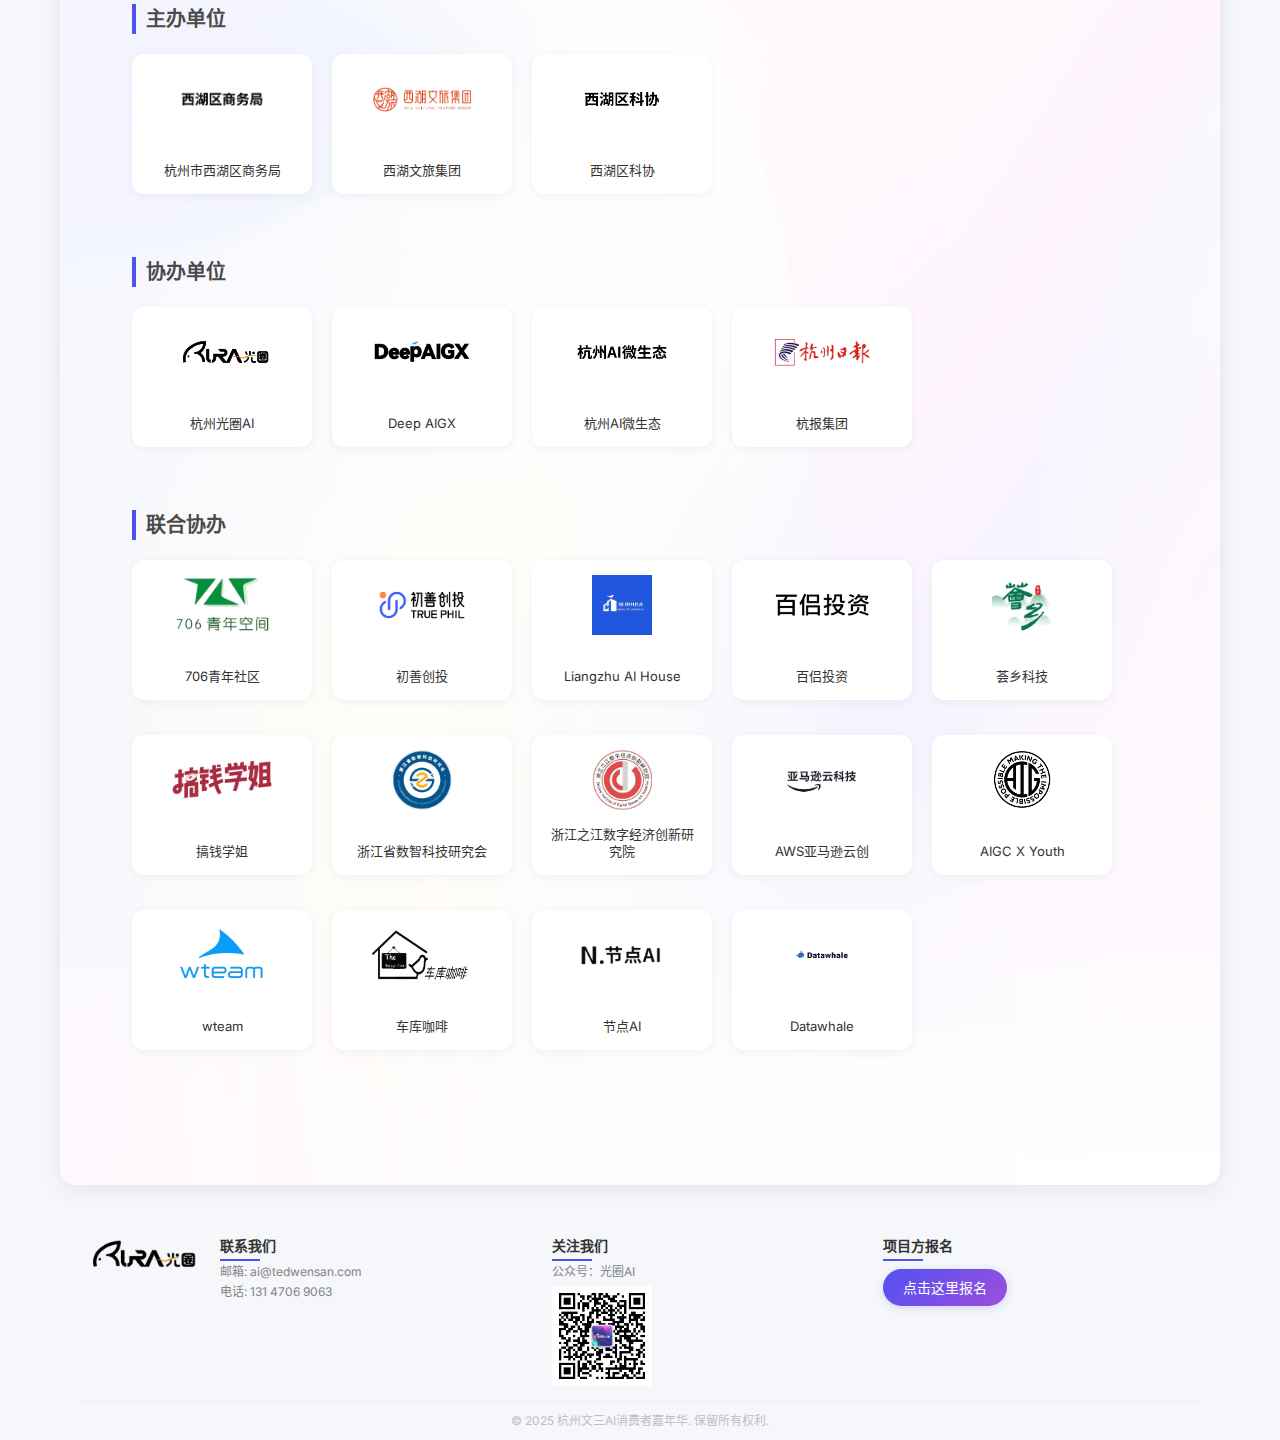
==== commit 17c20236: "更新合作伙伴logo和名称：新增多个合作伙伴的logo及名称，替换部分旧logo，提升展示效果。" ====
--- a/index.html
+++ b/index.html
@@ -1722,6 +1722,22 @@
                 <div class="partners__logo-name">初善创投</div>
               </div>
               <div class="partners__logo">
+                <img src="logos/bailv.jpg" alt="Liangzhu AI House" class="partners__logo-img">
+                <div class="partners__logo-name">Liangzhu AI House</div>
+              </div>
+              <div class="partners__logo">
+                <img src="logos/bailv2.png" alt="百侣投资" class="partners__logo-img">
+                <div class="partners__logo-name">百侣投资</div>
+              </div>
+              <div class="partners__logo">
+                <img src="logos/huixiang.png" alt="荟乡科技" class="partners__logo-img">
+                <div class="partners__logo-name">荟乡科技</div>
+              </div>
+              <div class="partners__logo">
+                <img src="logos/gqxj.jpg" alt="搞钱学姐" class="partners__logo-img">
+                <div class="partners__logo-name">搞钱学姐</div>
+              </div>
+              <div class="partners__logo">
                 <img src="logos/zj-digital.png" alt="浙江省数智科技研究会" class="partners__logo-img">
                 <div class="partners__logo-name">浙江省数智科技研究会</div>
               </div>
@@ -1752,10 +1768,6 @@
               <div class="partners__logo">
                 <img src="logos/datawhale.png" alt="Datawhale" class="partners__logo-img">
                 <div class="partners__logo-name">Datawhale</div>
-              </div>
-              <div class="partners__logo">
-                <img src="logos/huixiang.png" alt="荟乡科技" class="partners__logo-img">
-                <div class="partners__logo-name">荟乡科技</div>
               </div>
             </div>
           </div>
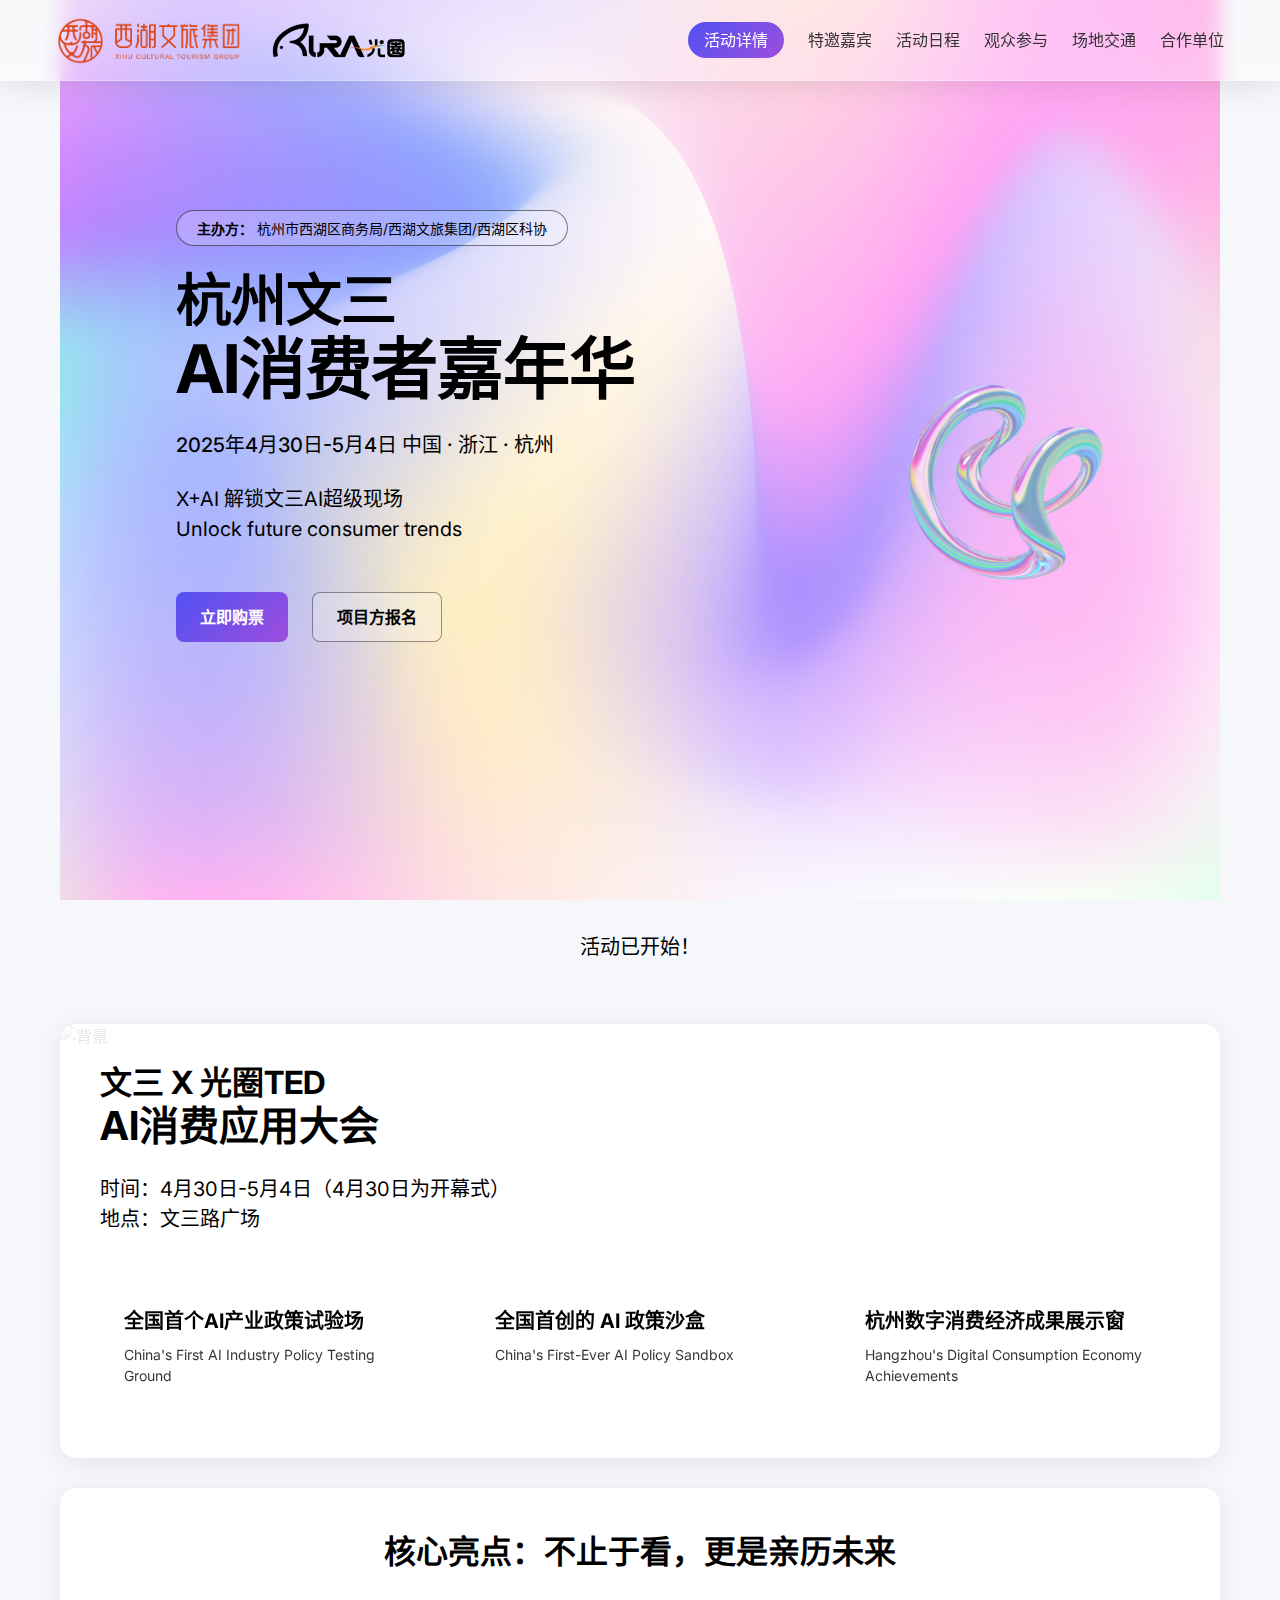
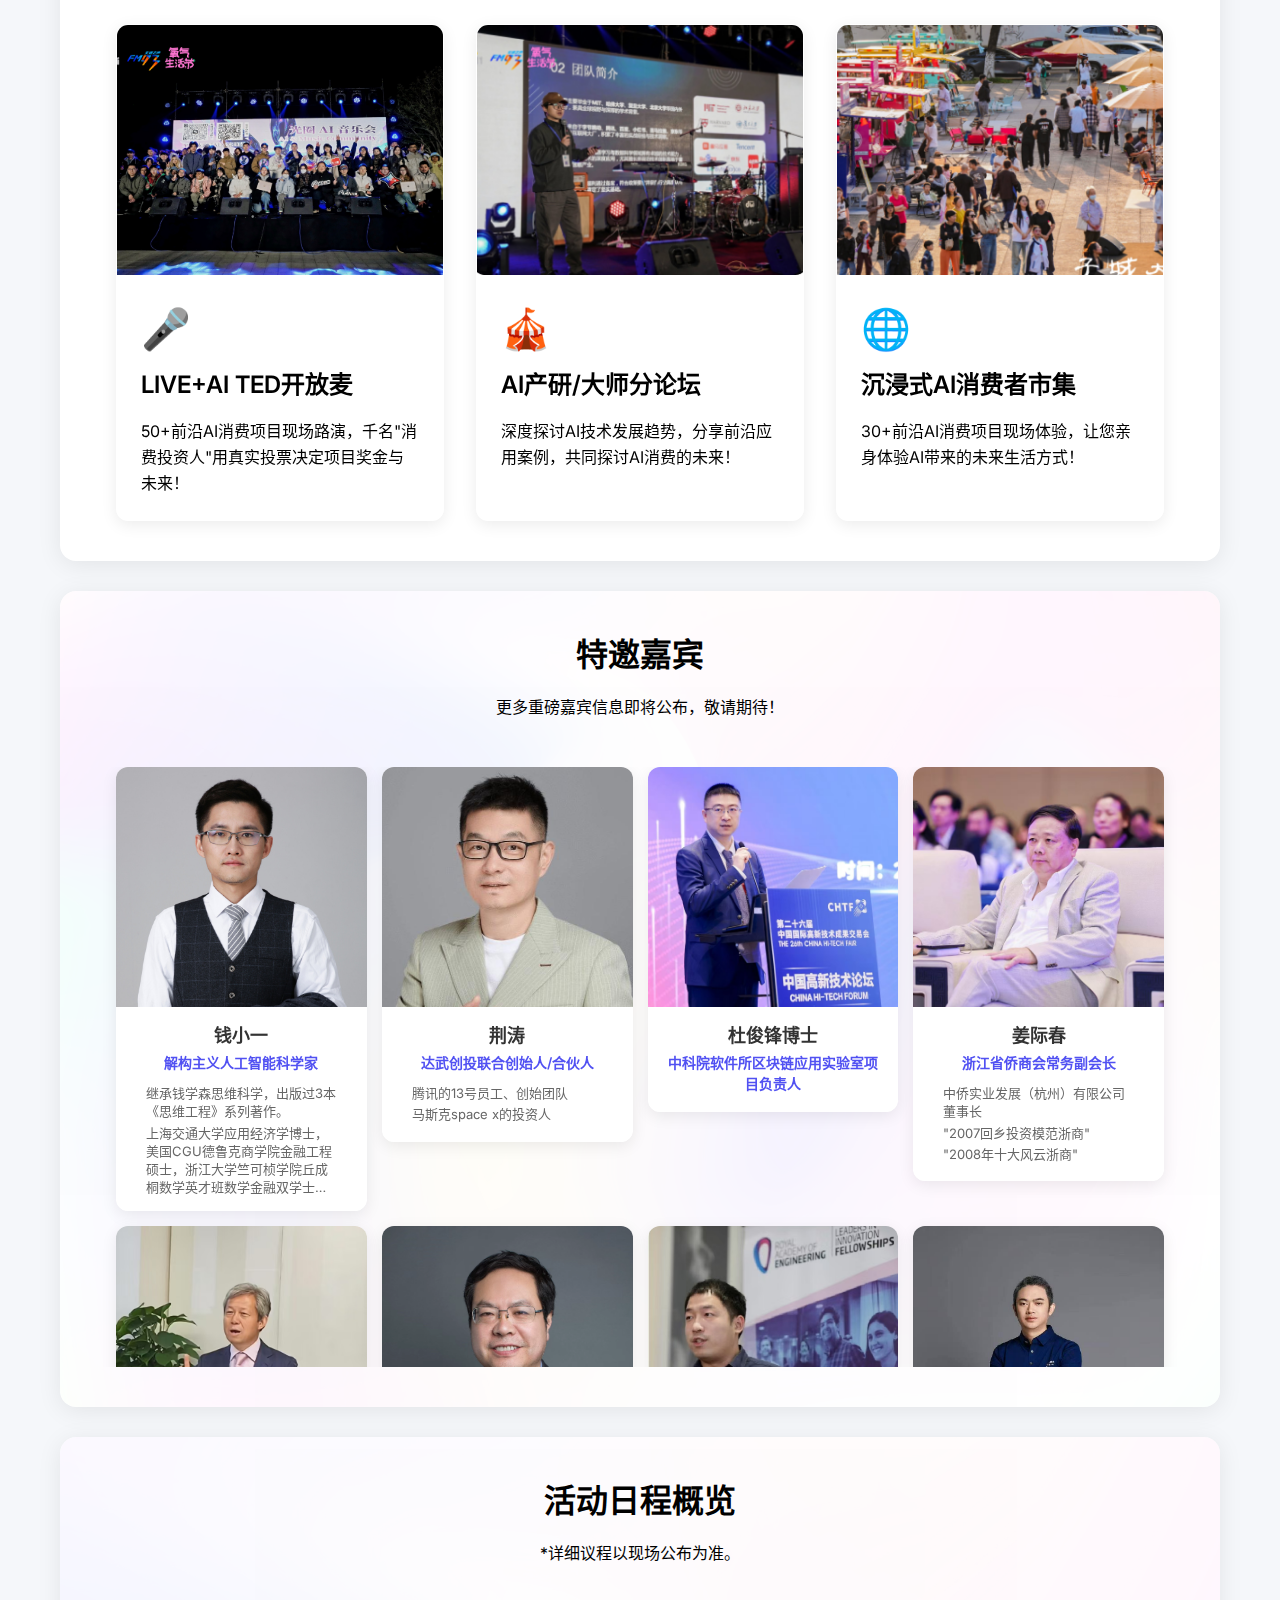
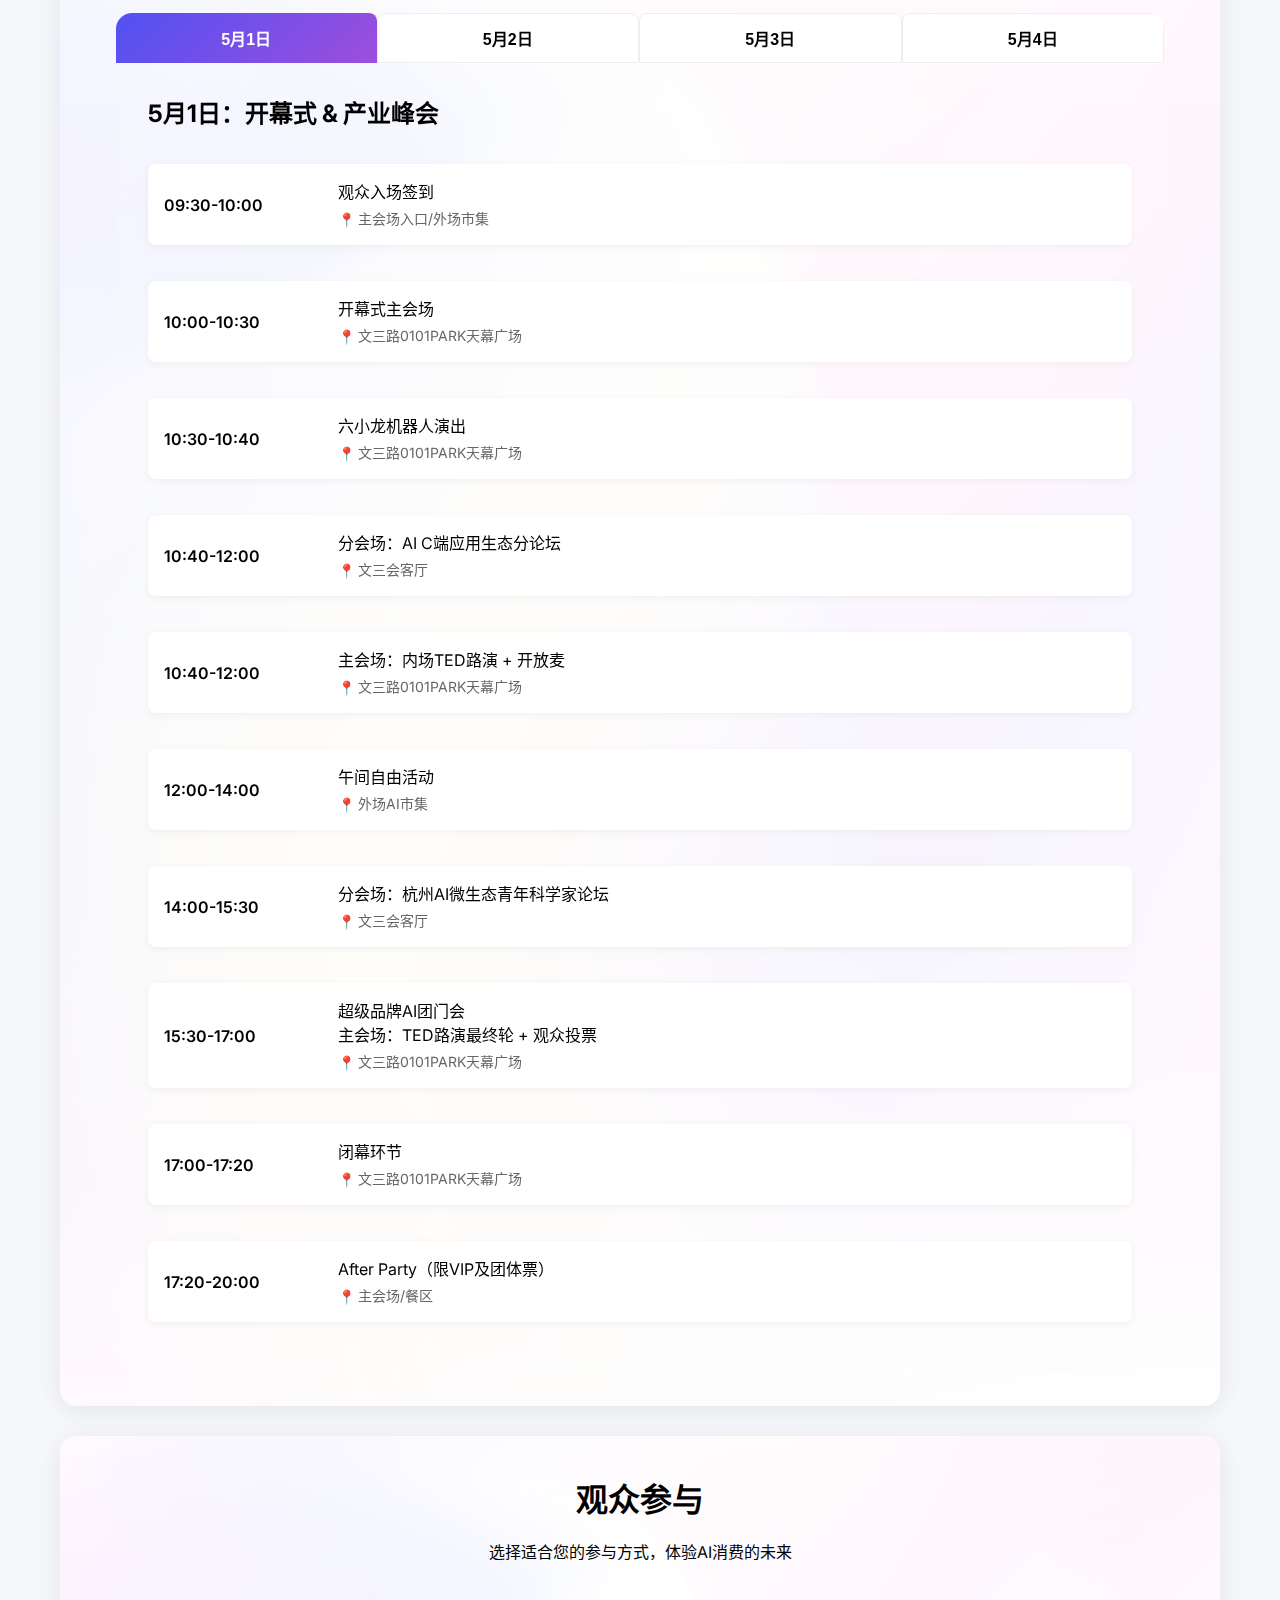
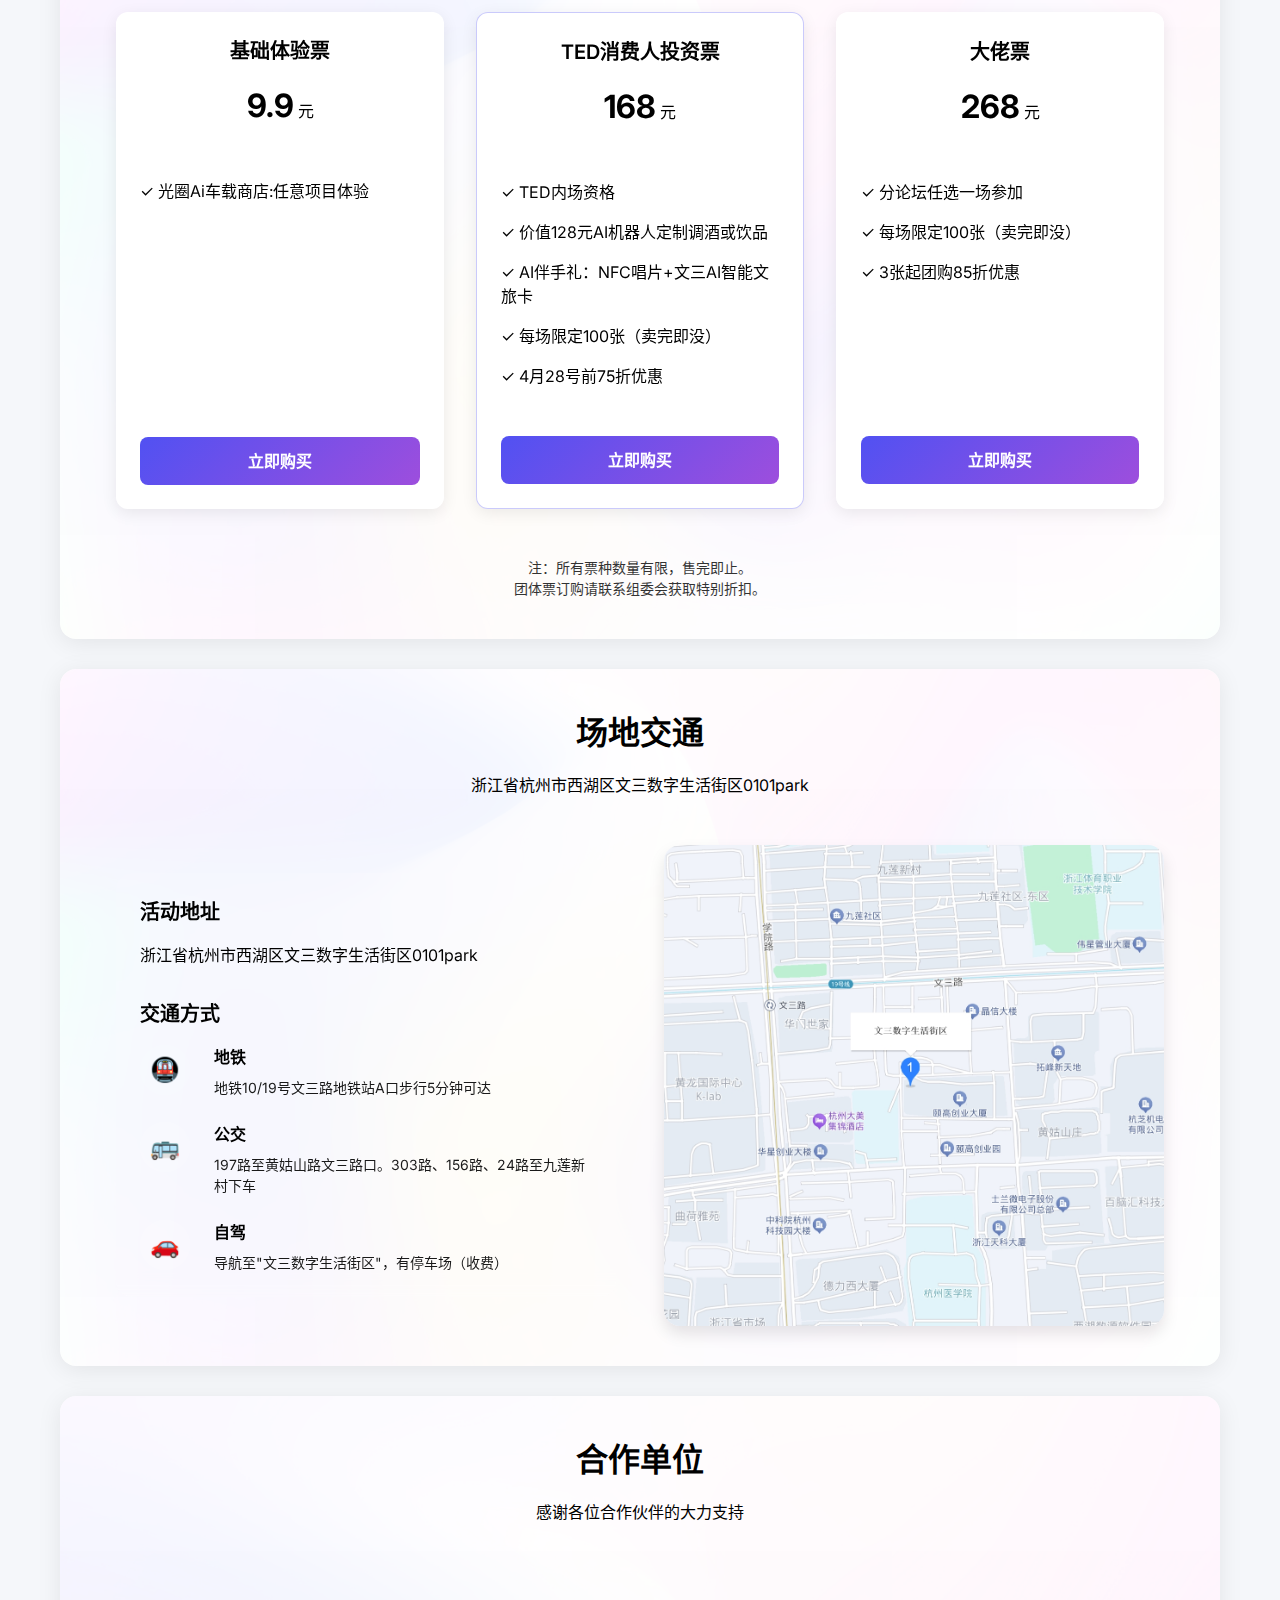
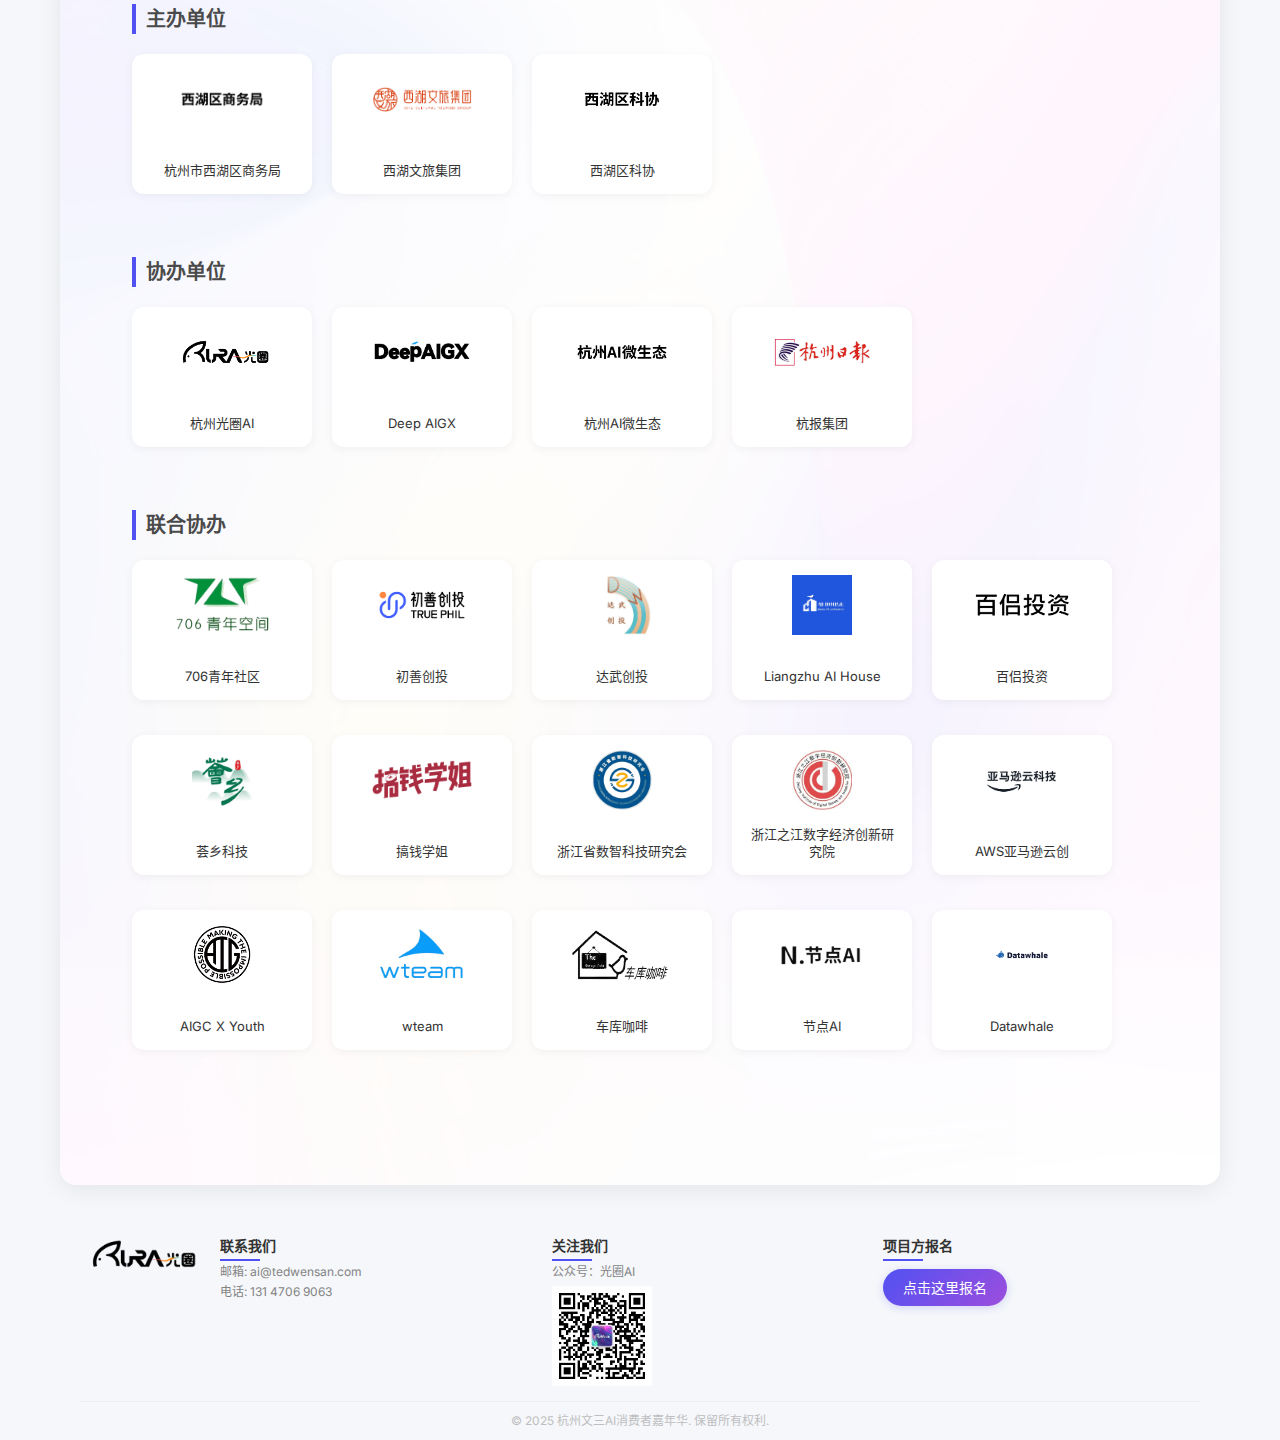
==== commit 535a2b76: "更新活动时间和内容：调整多个活动的时间安排，新增和修改部分活动描述，以提升活动信息的准确性和清晰度。" ====
--- a/index.html
+++ b/index.html
@@ -1,6 +1,22 @@
 <!DOCTYPE html>
 <html lang="zh-CN">
 <head>
+  <!-- Google tag (gtag.js) -->
+  <script async src="https://www.googletagmanager.com/gtag/js?id=G-GES7BJQQXL"></script>
+  <script>
+    window.dataLayer = window.dataLayer || [];
+    function gtag(){dataLayer.push(arguments);}
+    gtag('js', new Date());
+
+    gtag('config', 'G-GES7BJQQXL');
+  </script>
+  <!-- Google Tag Manager -->
+  <script>(function(w,d,s,l,i){w[l]=w[l]||[];w[l].push({'gtm.start':
+  new Date().getTime(),event:'gtm.js'});var f=d.getElementsByTagName(s)[0],
+  j=d.createElement(s),dl=l!='dataLayer'?'&l='+l:'';j.async=true;j.src=
+  'https://www.googletagmanager.com/gtm.js?id='+i+dl;f.parentNode.insertBefore(j,f);
+  })(window,document,'script','dataLayer','GTM-M753336F');</script>
+  <!-- End Google Tag Manager -->
   <meta charset="UTF-8">
   <meta name="viewport" content="width=device-width, initial-scale=1.0">
   <title>杭州文三AI消费者嘉年华</title>
@@ -953,6 +969,10 @@
   </style>
 </head>
 <body>
+  <!-- Google Tag Manager (noscript) -->
+  <noscript><iframe src="https://www.googletagmanager.com/ns.html?id=GTM-M753336F"
+  height="0" width="0" style="display:none;visibility:hidden"></iframe></noscript>
+  <!-- End Google Tag Manager (noscript) -->
   <div class="container">
     <!-- 导航栏 -->
     <header class="header">
@@ -1279,21 +1299,21 @@
                   </div>
                 </div>
                 <div class="schedule__item">
-                  <span class="schedule__time">10:30-12:00</span>
+                  <span class="schedule__time">10:40-12:00</span>
                   <div class="schedule__event">
                     <p>分会场：AI C端应用生态分论坛</p>
                     <p class="schedule__location">文三会客厅</p>
                   </div>
                 </div>
                 <div class="schedule__item">
-                  <span class="schedule__time">10:30-12:00</span>
+                  <span class="schedule__time">10:40-12:00</span>
                   <div class="schedule__event">
                     <p>主会场：内场TED路演 + 开放麦</p>
                     <p class="schedule__location">文三路0101PARK天幕广场</p>
                   </div>
                 </div>
                 <div class="schedule__item">
-                  <span class="schedule__time">12:30-14:00</span>
+                  <span class="schedule__time">12:00-14:00</span>
                   <div class="schedule__event">
                     <p>午间自由活动</p>
                     <p class="schedule__location">外场AI市集</p>
@@ -1350,7 +1370,7 @@
                 <div class="schedule__item">
                   <span class="schedule__time">10:30-12:30</span>
                   <div class="schedule__event">
-                    <p>主会场：内场TED路演 + 开放麦</p>
+                    <p>主会场：内场TED路演 + 开放麦<br>KOL/大佬 开放麦分享</p>
                     <p class="schedule__location">文三路0101PARK天幕广场</p>
                   </div>
                 </div>
@@ -1364,19 +1384,19 @@
                 <div class="schedule__item">
                   <span class="schedule__time">14:00-15:30</span>
                   <div class="schedule__event">
-                    <p>主会场：X+AI前沿认知开放麦<br>分会场：AI CEO论坛<br>AI消费市集</p>
+                    <p>分会场：AI CEO论坛<br>AI消费市集</p>
                     <p class="schedule__location">文三路0101PARK天幕广场</p>
                   </div>
                 </div>
                 <div class="schedule__item">
                   <span class="schedule__time">15:30-17:00</span>
                   <div class="schedule__event">
-                    <p>主会场：TED路演最终轮 + 观众投票<br>超级品牌AI团门会</p>
+                    <p>主会场：TED路演 + 观众投票<br>KOL/大佬 开放麦分享<br>超级品牌AI团门会</p>
                     <p class="schedule__location">文三路0101PARK天幕广场</p>
                   </div>
                 </div>
                 <div class="schedule__item">
-                  <span class="schedule__time">17:00-20:30</span>
+                  <span class="schedule__time">17:00-18:30</span>
                   <div class="schedule__event">
                     <p>After Party</p>
                     <p class="schedule__location">主会场</p>
@@ -1412,7 +1432,7 @@
                 <div class="schedule__item">
                   <span class="schedule__time">10:30-12:30</span>
                   <div class="schedule__event">
-                    <p>主会场：内场TED路演 + 开放麦</p>
+                    <p>主会场：内场TED路演 + 开放麦<br>KOL/大佬 开放麦分享</p>
                     <p class="schedule__location">文三路0101PARK天幕广场</p>
                   </div>
                 </div>
@@ -1426,19 +1446,19 @@
                 <div class="schedule__item">
                   <span class="schedule__time">14:00-15:30</span>
                   <div class="schedule__event">
-                    <p>主会场：X+AI前沿认知开放麦<br>分会场：AI CEO论坛<br>AI消费市集</p>
+                    <p>分会场：AI女性主题赋能专场<br>AI消费市集</p>
                     <p class="schedule__location">文三路0101PARK天幕广场</p>
                   </div>
                 </div>
                 <div class="schedule__item">
                   <span class="schedule__time">15:30-17:00</span>
                   <div class="schedule__event">
-                    <p>主会场：TED路演最终轮 + 观众投票<br>超级品牌AI团门会</p>
+                    <p>主会场：TED路演 + 观众投票<br>KOL/大佬 开放麦分享<br>超级品牌AI团门会</p>
                     <p class="schedule__location">文三路0101PARK天幕广场</p>
                   </div>
                 </div>
                 <div class="schedule__item">
-                  <span class="schedule__time">17:00-20:30</span>
+                  <span class="schedule__time">17:00-18:30</span>
                   <div class="schedule__event">
                     <p>After Party</p>
                     <p class="schedule__location">主会场</p>
@@ -1447,7 +1467,7 @@
                 <div class="schedule__item">
                   <span class="schedule__time">19:30-20:00</span>
                   <div class="schedule__event">
-                    <p>- AI 体验市集<br>- 光圈AI音乐会</p>
+                    <p>- AI 体验市集<br>-分会场：[AI设计人生工作坊]<br>-主会场：光圈AI音乐会</p>
                     <p class="schedule__location">主会场</p>
                   </div>
                 </div>
@@ -1458,14 +1478,14 @@
               <h3 class="schedule__day-title">5月4日：中国AIGC产业联盟论坛 & 闭幕式</h3>
               <div class="schedule__timeline">
                 <div class="schedule__item">
-                  <span class="schedule__time">09:30-10:00</span>
-                  <div class="schedule__event">
-                    <p>观众入场签到</p>
-                    <p class="schedule__location">主会场入口 / 外场市集</p>
-                  </div>
-                </div>
-                <div class="schedule__item">
-                  <span class="schedule__time">10:00-12:00</span>
+                  <span class="schedule__time">09:30-12:00</span>
+                  <div class="schedule__event">
+                    <p>AI消费市集 + AI 消费者挑战体验</p>
+                    <p class="schedule__location">主会场入口/外场市集</p>
+                  </div>
+                </div>
+                <div class="schedule__item">
+                  <span class="schedule__time">10:30-12:00</span>
                   <div class="schedule__event">
                     <p>中国AIGC产业联盟论坛</p>
                     <p class="schedule__location">文三会客厅</p>
@@ -1474,7 +1494,7 @@
                 <div class="schedule__item">
                   <span class="schedule__time">10:30-12:30</span>
                   <div class="schedule__event">
-                    <p>主会场：内场TED路演 + 开放麦</p>
+                    <p>主会场：内场TED路演 + 开放麦<br>KOL/大佬 开放麦分享</p>
                     <p class="schedule__location">文三路0101PARK天幕广场</p>
                   </div>
                 </div>
@@ -1482,42 +1502,28 @@
                   <span class="schedule__time">12:30-14:00</span>
                   <div class="schedule__event">
                     <p>午间自由活动</p>
-                    <p class="schedule__location">外场 AI 市集</p>
+                    <p class="schedule__location">外场AI市集</p>
                   </div>
                 </div>
                 <div class="schedule__item">
                   <span class="schedule__time">14:00-15:30</span>
                   <div class="schedule__event">
-                    <p>TED 路演 + 开放麦【社会公益侧】</p>
+                    <p>中国AIGC产业联盟论坛<br>AI消费市集</p>
+                    <p class="schedule__location">文三会客厅</p>
+                  </div>
+                </div>
+                <div class="schedule__item">
+                  <span class="schedule__time">15:30-17:00</span>
+                  <div class="schedule__event">
+                    <p>主会场：TED路演最终轮 + 观众投票<br>KOL/大佬 开放麦分享<br>超级品牌AI团门会</p>
                     <p class="schedule__location">文三路0101PARK天幕广场</p>
                   </div>
                 </div>
                 <div class="schedule__item">
-                  <span class="schedule__time">15:30-16:30</span>
-                  <div class="schedule__event">
-                    <p>五四专题 AI 论坛（中国青年专题采访）</p>
-                    <p class="schedule__location">文三会客厅</p>
-                  </div>
-                </div>
-                <div class="schedule__item">
-                  <span class="schedule__time">16:30-17:30</span>
-                  <div class="schedule__event">
-                    <p>超级品牌AI团门会<br>闭幕式</p>
+                  <span class="schedule__time">17:00-17:30</span>
+                  <div class="schedule__event">
+                    <p>闭幕式</p>
                     <p class="schedule__location">文三路0101PARK天幕广场</p>
-                  </div>
-                </div>
-                <div class="schedule__item">
-                  <span class="schedule__time">17:30-19:30</span>
-                  <div class="schedule__event">
-                    <p>AI 生态晚宴（限 VIP 及路演团队）</p>
-                    <p class="schedule__location">主会场 / 餐区</p>
-                  </div>
-                </div>
-                <div class="schedule__item">
-                  <span class="schedule__time">19:30-20:00</span>
-                  <div class="schedule__event">
-                    <p>AI 主题闭幕音乐会</p>
-                    <p class="schedule__location">主会场舞台</p>
                   </div>
                 </div>
               </div>
@@ -1722,6 +1728,10 @@
                 <div class="partners__logo-name">初善创投</div>
               </div>
               <div class="partners__logo">
+                <img src="logos/dawu.jpg" alt="达武创投" class="partners__logo-img">
+                <div class="partners__logo-name">达武创投</div>
+              </div>
+              <div class="partners__logo">
                 <img src="logos/bailv.jpg" alt="Liangzhu AI House" class="partners__logo-img">
                 <div class="partners__logo-name">Liangzhu AI House</div>
               </div>
